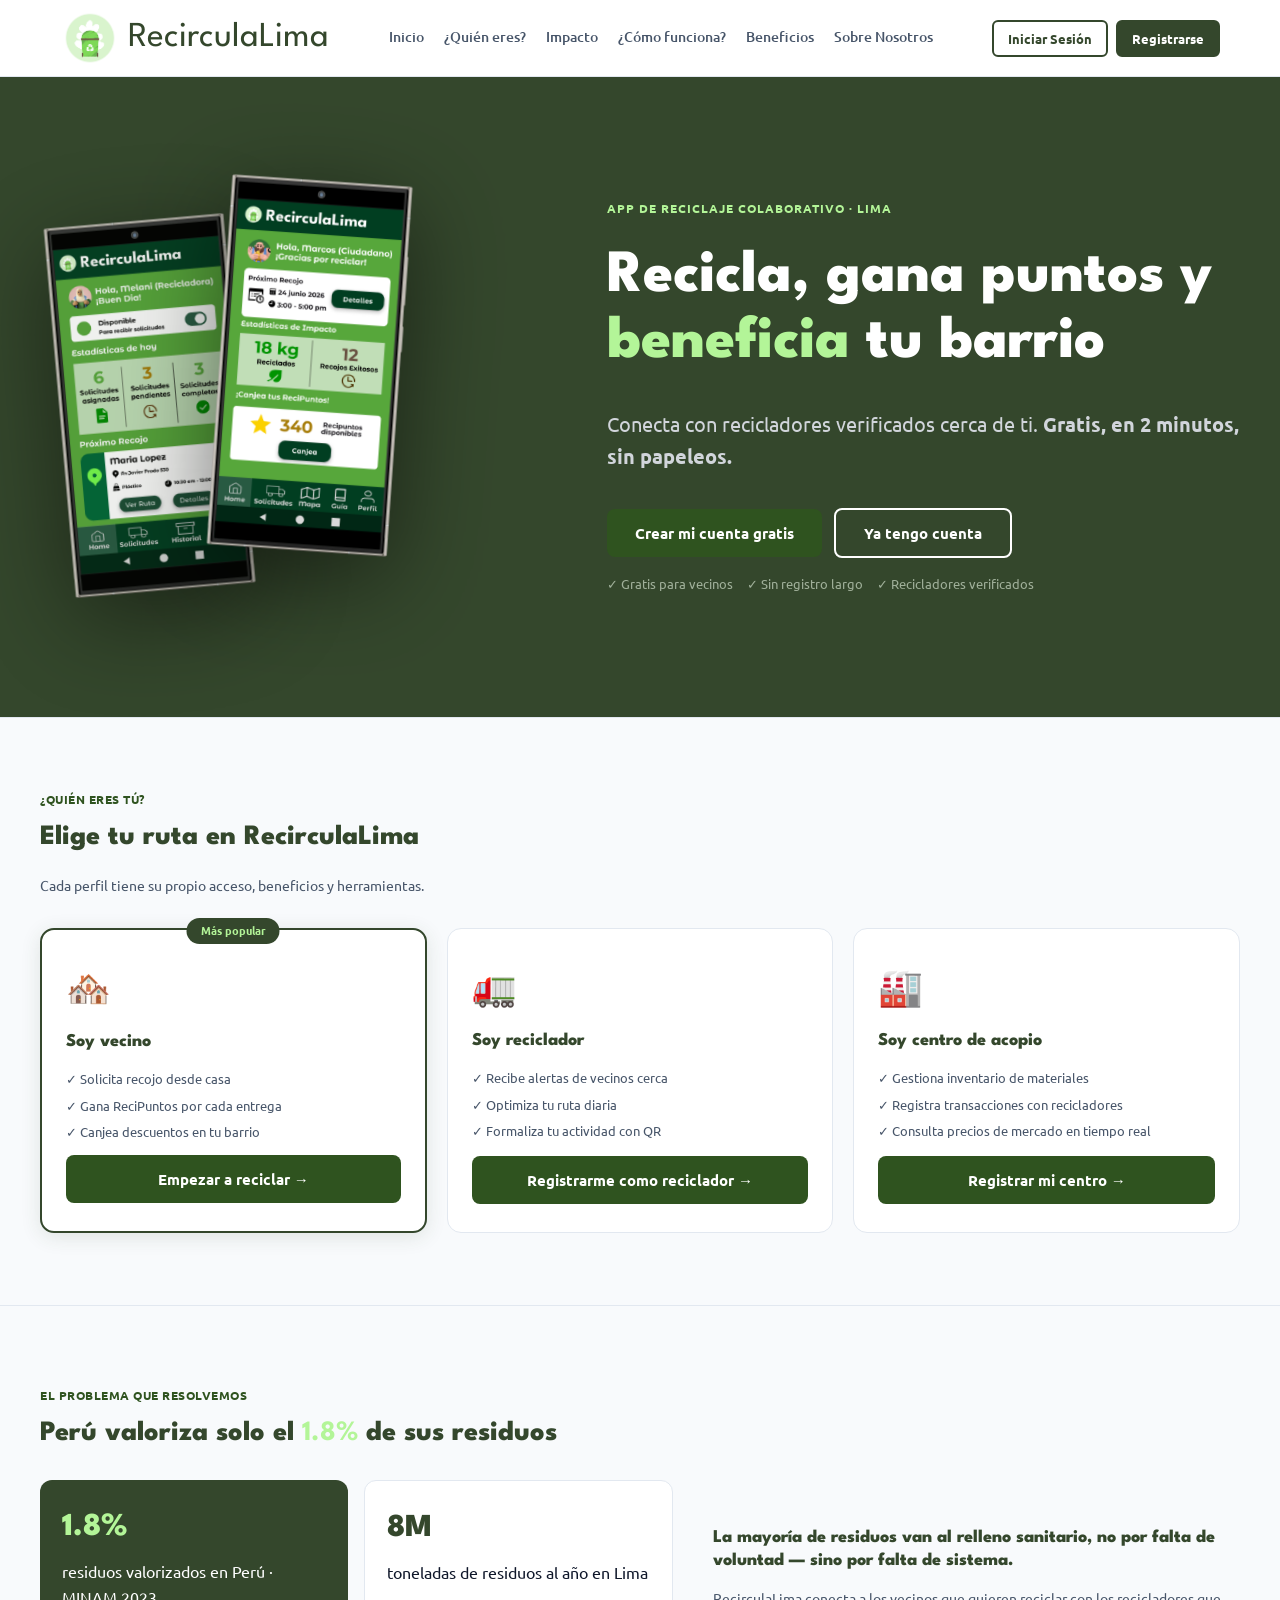
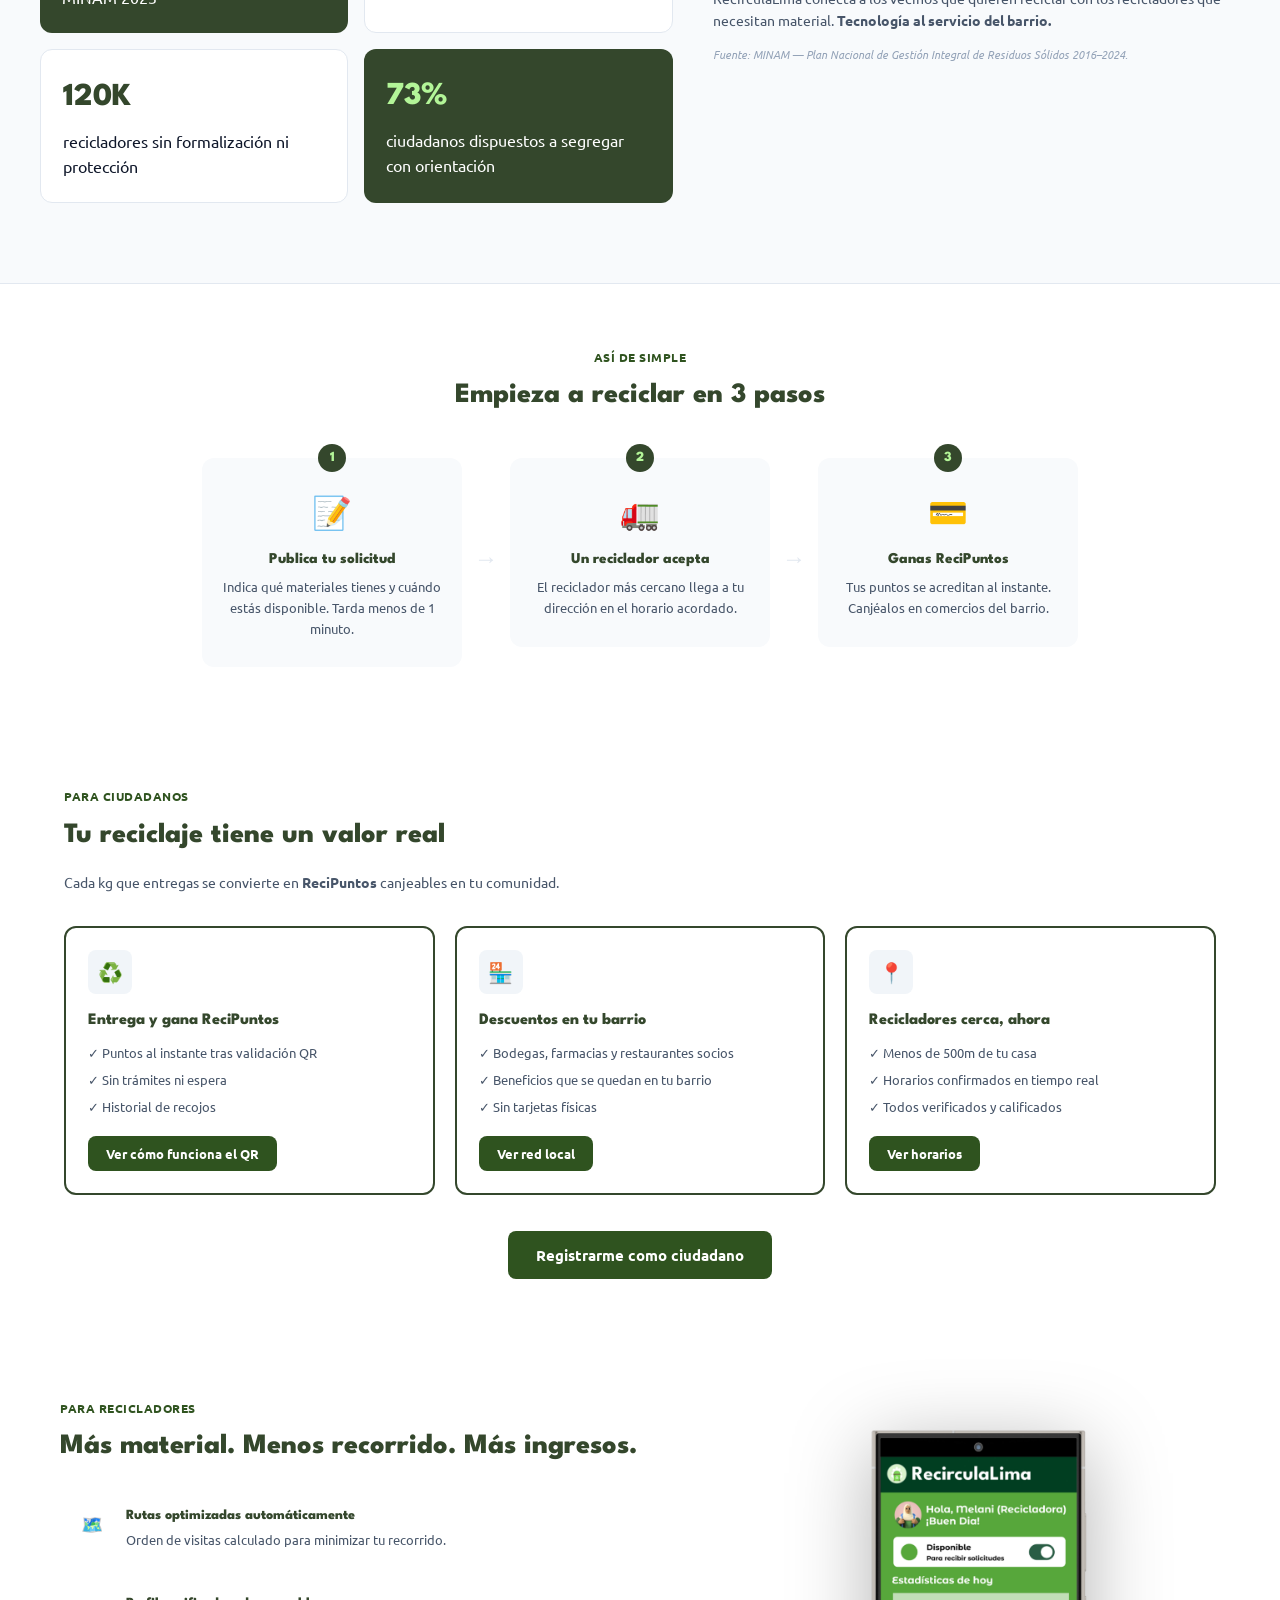
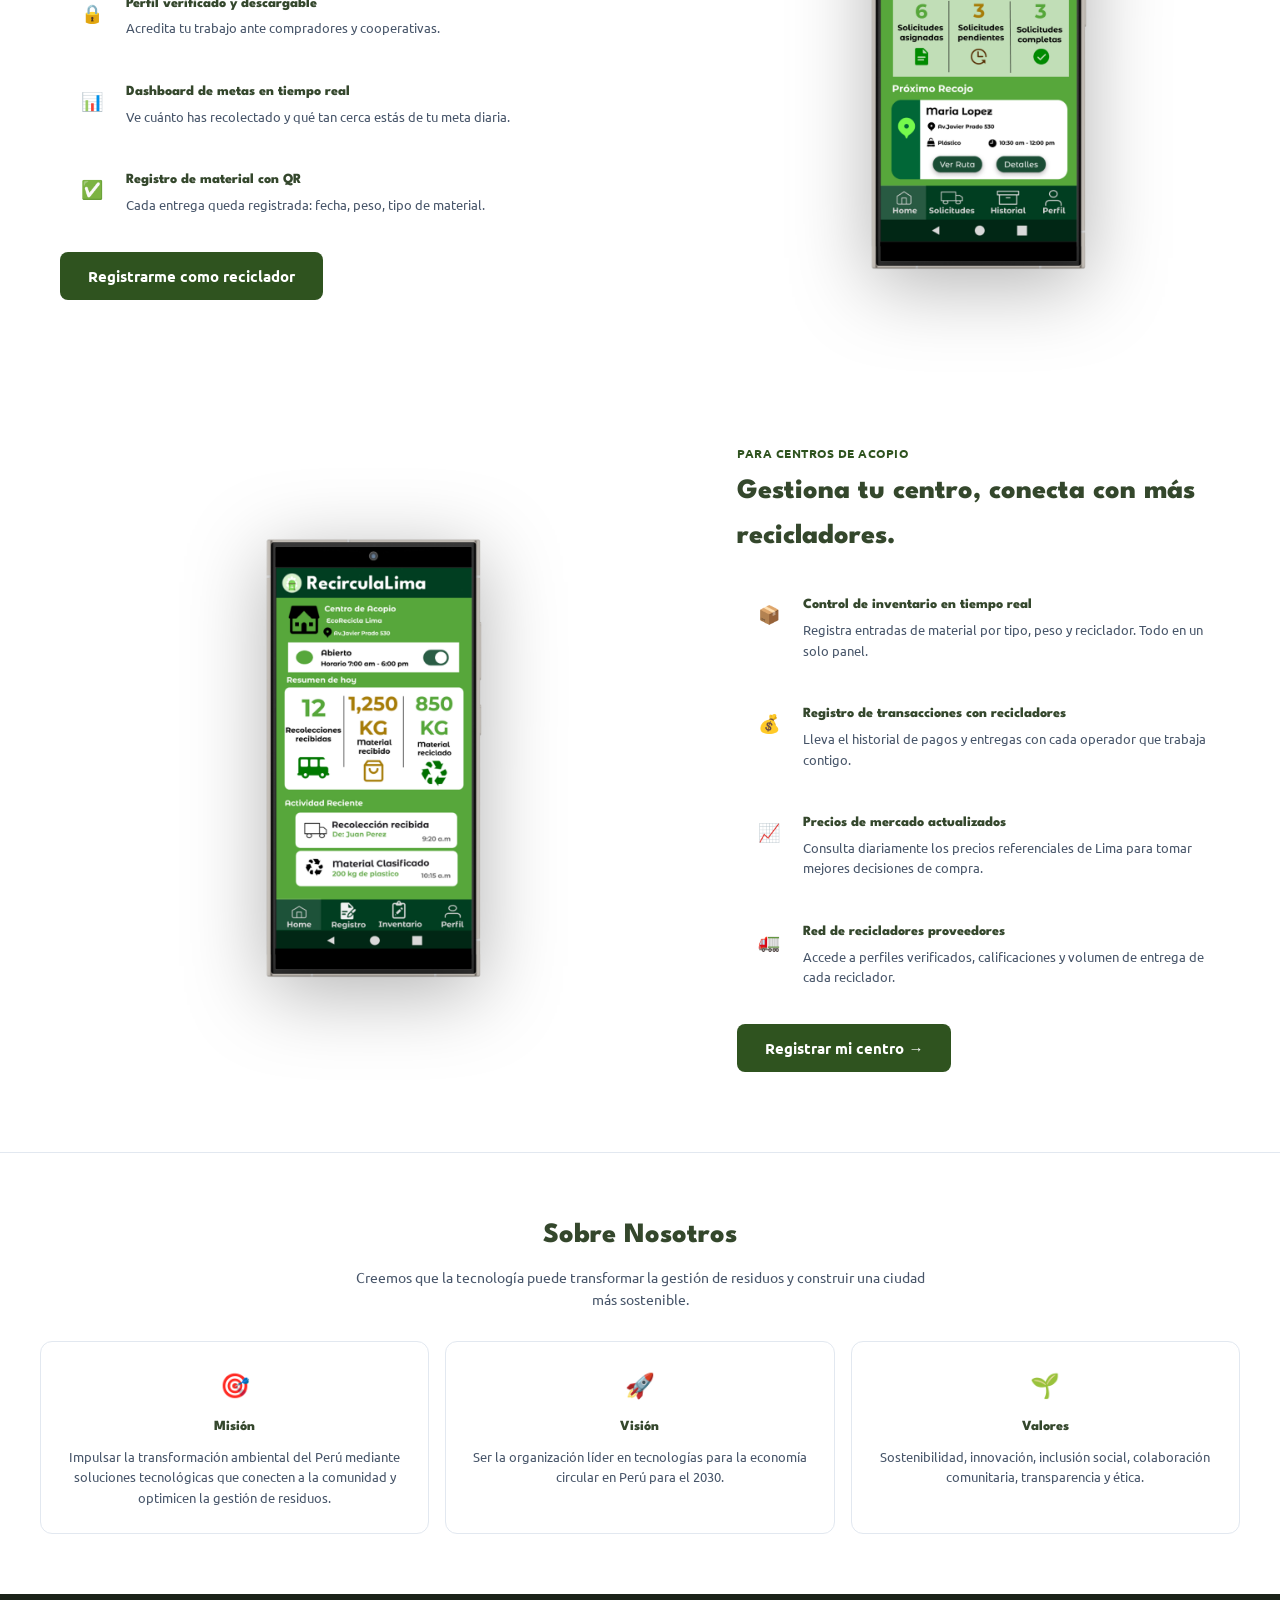
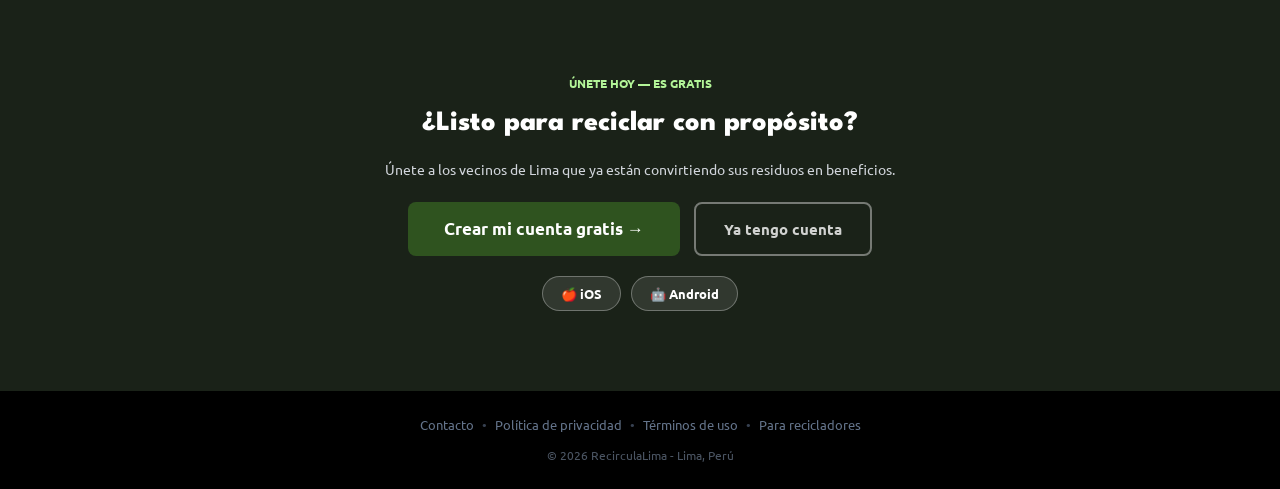
==== RecirculaLima/index.html @ 77a374ff "Initial Commit" ====
<!DOCTYPE html>
<html lang="es">
<head>
    <meta charset="UTF-8">
    <meta name="viewport" content="width=device-width, initial-scale=1.0">
    <title>RecirculaLima</title>
    <link rel="preconnect" href="https://fonts.googleapis.com">
    <link rel="preconnect" href="https://fonts.gstatic.com" crossorigin>
    <link href="https://fonts.googleapis.com/css2?family=League+Spartan:wght@700;800&family=Ubuntu:wght@300;400;500;700&display=swap" rel="stylesheet">
    <script src="https://cdnjs.cloudflare.com/ajax/libs/qrcodejs/1.0.0/qrcode.min.js"></script>
    <link rel="stylesheet" href="styles.css">
</head>
<body>

<div class="toast" id="toast-msg"></div>

<header class="navbar">
    <div class="navbar-container">
        <div class="logo-area" onclick="scrollToTop()">
            <img src="RecirculaLima.png" alt="Logo-RecirculaLima" class="brand-logo-img">
            <span class="brand-name">RecirculaLima</span>
        </div>
        <button class="hamburger-btn" id="hamburger-btn" aria-label="Abrir menú">
            <span></span><span></span><span></span>
        </button>
        <nav class="nav-links" id="desktop-nav">
            <a href="#inicio">Inicio</a>
            <a href="#segmentos">¿Quién eres?</a>
            <a href="#impacto">Impacto</a>
            <a href="#funcion">¿Cómo funciona?</a>
            <a href="#Beneficios">Beneficios</a>
            <a href="#nosotros">Sobre Nosotros</a>
        </nav>
        <div id="auth-nav-action">
            <div class="auth-btn-group" id="auth-btn-group">
                <button class="btn-login-trigger" id="open-login-btn">Iniciar Sesión</button>
                <button class="btn-register-trigger" id="open-register-btn-nav">Registrarse</button>
            </div>
            <div id="session-active-area" class="hidden">
                <div class="session-active-badge">
                    <span id="session-user-info" class="session-user-info"></span>
                    <button class="btn-session-logout" id="action-logout-trigger">Salir</button>
                </div>
            </div>
        </div>
    </div>
    <nav class="mobile-nav-drawer" id="mobile-nav-drawer">
        <a href="#inicio" onclick="closeMobileNav()">Inicio</a>
        <a href="#segmentos" onclick="closeMobileNav()">¿Quién eres?</a>
        <a href="#impacto" onclick="closeMobileNav()">Impacto</a>
        <a href="#funcion" onclick="closeMobileNav()">¿Cómo funciona?</a>
        <a href="#Beneficios" onclick="closeMobileNav()">Beneficios</a>
        <a href="#nosotros" onclick="closeMobileNav()">Sobre Nosotros</a>
        <button class="mob-btn" onclick="closeMobileNav();openAuthModal('login')">Iniciar Sesión</button>
        <button class="mob-btn" style="background:var(--accent-green);margin-top:8px;" onclick="closeMobileNav();openAuthModal('register')">Registrarse</button>
    </nav>
</header>

<div id="landing-page">

<!-- HERO: propuesta y botones de acción -->
<section id="inicio" class="hero-section">
    <div class="hero-container">
        <div class="hero-left-visual">
            <div class="hero-mockups-wrap">
                <img src="Mockup_reciclador.png" alt="App RecirculaLima - Vista reciclador" class="hero-mockup hero-mockup--back">
                <img src="Mockup_Ciudadano.png" alt="App RecirculaLima - Vista ciudadano" class="hero-mockup hero-mockup--front">
            </div>
        </div>
        <div class="hero-right-content">
            <span class="hero-tagline">APP DE RECICLAJE COLABORATIVO · LIMA</span>
            <h1 class="hero-main-title">Recicla, gana puntos y <span>beneficia</span> tu barrio</h1>
            <p class="hero-paragraph">Conecta con recicladores verificados cerca de ti. <strong>Gratis, en 2 minutos, sin papeleos.</strong></p>
            <div class="hero-btn-row">
             <button class="btn-cta-primary"id="open-register-btn" onclick="openModal('auth-system-overlay');setMode('register')">
                Crear mi cuenta gratis
             </button>
             <button class="btn-cta-secondary" id="open-login-btn2" onclick="openModal('auth-system-overlay');setMode('login')">
                Ya tengo cuenta
            </button>
            </div>
            <div class="hero-trust-row">
                <span>✓ Gratis para vecinos</span>
                <span>✓ Sin registro largo</span>
                <span>✓ Recicladores verificados</span>
            </div>
        </div>
    </div>
</section>

<!-- SEGMENTACIÓN:RecirculaLima según tipo de usuario -->
<section id="segmentos" class="segment-section">
    <div class="segment-inner">
        <span class="section-mini-tag">¿QUIÉN ERES TÚ?</span>
        <h2 class="section-title-md">Elige tu ruta en RecirculaLima</h2>
        <p class="section-desc-txt">Cada perfil tiene su propio acceso, beneficios y herramientas.</p>
        <div class="segment-cards">
            <div class="segment-card segment-card--highlight">
              <div class="seg-badge">Más popular</div>
                <div class="seg-icon">🏘️</div>
                <h3>Soy vecino</h3>
                <ul class="seg-list">
                    <li>✓ Solicita recojo desde casa</li>
                    <li>✓ Gana ReciPuntos por cada entrega</li>
                    <li>✓ Canjea descuentos en tu barrio</li>
                </ul>
                <button class="btn-cta-primary btn-seg" onclick="openModal('auth-system-overlay');setMode('register');roleTabs.forEach(t=>t.classList.toggle('active',t.getAttribute('data-role')==='ciudadano'));currentRole='ciudadano';updateCtx()">
                    Empezar a reciclar →
                </button>
            </div>
            <div class="segment-card">
                <div class="seg-icon">🚛</div>
                <h3>Soy reciclador</h3>
                <ul class="seg-list">
                    <li>✓ Recibe alertas de vecinos cerca</li>
                    <li>✓ Optimiza tu ruta diaria</li>
                    <li>✓ Formaliza tu actividad con QR</li>
                </ul>
                <button class="btn-cta-primary btn-seg" onclick="openModal('auth-system-overlay');setMode('register');roleTabs.forEach(t=>t.classList.toggle('active',t.getAttribute('data-role')==='reciclador'));currentRole='reciclador';updateCtx()">
                    Registrarme como reciclador →
                </button>
            </div>
            <div class="segment-card">
                <div class="seg-icon">🏭</div>
                <h3>Soy centro de acopio</h3>
                <ul class="seg-list">
                    <li>✓ Gestiona inventario de materiales</li>
                    <li>✓ Registra transacciones con recicladores</li>
                    <li>✓ Consulta precios de mercado en tiempo real</li>
                </ul>
                <button class="btn-cta-primary btn-seg" onclick="openModal('auth-system-overlay');setMode('register');roleTabs.forEach(t=>t.classList.toggle('active',t.getAttribute('data-role')==='administrador'));currentRole='administrador';updateCtx()">
                    Registrar mi centro →
                </button>
            </div>
        </div>
    </div>
</section>

<!-- IMPACTO-->
<section id="impacto" class="metrics-section">
    <div class="metrics-container">
        <div>
            <span class="section-mini-tag">EL PROBLEMA QUE RESOLVEMOS</span>
            <h2 class="section-title-md">Perú valoriza solo el <strong style="color:var(--brand-light);">1.8%</strong> de sus residuos</h2>
            <div class="grid-stats">
                <div class="stat-box dark-box"><h3>1.8%</h3><p>residuos valorizados en Perú · MINAM 2023</p></div>
                <div class="stat-box white-box"><h3>8M</h3><p>toneladas de residuos al año en Lima</p></div>
                <div class="stat-box white-box"><h3>120K</h3><p>recicladores sin formalización ni protección</p></div>
                <div class="stat-box dark-box"><h3>73%</h3><p>ciudadanos dispuestos a segregar con orientación</p></div>
            </div>
        </div>
        <div class="metrics-right-text">
            <h3>La mayoría de residuos van al relleno sanitario, no por falta de voluntad — sino por falta de sistema.</h3>
            <p>RecirculaLima conecta a los vecinos que quieren reciclar con los recicladores que necesitan material. <strong>Tecnología al servicio del barrio.</strong></p>
            <span class="source-caption">Fuente: MINAM — Plan Nacional de Gestión Integral de Residuos Sólidos 2016–2024.</span>
        </div>
    </div>
</section>

<!-- CÓMO FUNCIONA -->
<section id = "funcion" class="how-section">
    <div class="how-inner">
        <span class="section-mini-tag">ASÍ DE SIMPLE</span>
        <h2 class="section-title-md">Empieza a reciclar en 3 pasos</h2>
        <div class="steps-row">
            <div class="step-card">
                <div class="step-num">1</div>
                <div class="step-icon">📝</div>
                <h4>Publica tu solicitud</h4>
                <p>Indica qué materiales tienes y cuándo estás disponible. Tarda menos de 1 minuto.</p>
            </div>
            <div class="step-arrow">→</div>
            <div class="step-card">
                <div class="step-num">2</div>
                <div class="step-icon">🚛</div>
                <h4>Un reciclador acepta</h4>
                <p>El reciclador más cercano llega a tu dirección en el horario acordado.</p>
            </div>
            <div class="step-arrow">→</div>
            <div class="step-card">
                <div class="step-num">3</div>
                <div class="step-icon">💳</div>
                <h4>Ganas ReciPuntos</h4>
                <p>Tus puntos se acreditan al instante. Canjéalos en comercios del barrio.</p>
            </div>
        </div>
    </div>
</section>

<!-- BENEFICIOS PARA CIUDADANOS -->
<section id="Beneficios" class="rewards-section">
    <span class="section-mini-tag">PARA CIUDADANOS</span>
    <h2 class="section-title-md">Tu reciclaje tiene un valor real</h2>
    <p class="section-desc-txt">Cada kg que entregas se convierte en <strong>ReciPuntos</strong> canjeables en tu comunidad.</p>
    <div class="cards-grid-layout">
        <div class="info-feature-card">
            <div class="card-icon-bubble">♻️</div>
            <h3>Entrega y gana ReciPuntos</h3>
            <ul class="card-scan-list">
                <li>✓ Puntos al instante tras validación QR</li>
                <li>✓ Sin trámites ni espera</li>
                <li>✓ Historial de recojos</li>
            </ul>
            <button class="btn-cta-primary btn-sm" id="trigger-qr-generator">Ver cómo funciona el QR</button>
        </div>
        <div class="info-feature-card">
            <div class="card-icon-bubble">🏪</div>
            <h3>Descuentos en tu barrio</h3>
            <ul class="card-scan-list">
                <li>✓ Bodegas, farmacias y restaurantes socios</li>
                <li>✓ Beneficios que se quedan en tu barrio</li>
                <li>✓ Sin tarjetas físicas</li>
            </ul>
            <button class="btn-cta-primary btn-sm" id="btn-red-local" onclick="openModal('modal-descuentos')">Ver red local</button>
        </div>
        <div class="info-feature-card">
            <div class="card-icon-bubble">📍</div>
            <h3>Recicladores cerca, ahora</h3>
            <ul class="card-scan-list">
                <li>✓ Menos de 500m de tu casa</li>
                <li>✓ Horarios confirmados en tiempo real</li>
                <li>✓ Todos verificados y calificados</li>
            </ul>
            <button class="btn-cta-primary btn-sm" id="btn-ver-horarios" onclick="openModal('modal-horarios')">Ver horarios</button>
        </div>
    </div>
    <div style="text-align:center;margin-top:36px;">
        <button class="btn-cta-primary" onclick="openModal('auth-system-overlay');setMode('register')">Registrarme como ciudadano</button>
    </div>
</section>

<!-- BENEFICIOS PARA RECICLADORES -->
<section id="recicladores" class="recycler-segment-section">
    <div class="recycler-container">
        <div>
            <span class="section-mini-tag">PARA RECICLADORES</span>
            <h2 class="section-title-md">Más material. Menos recorrido. Más ingresos.</h2>
            <div class="feature-rows-list">
                <div class="feature-row-item"><div class="row-icon">🗺️</div><div><h4>Rutas optimizadas automáticamente</h4><p>Orden de visitas calculado para minimizar tu recorrido.</p></div></div>
                <div class="feature-row-item"><div class="row-icon">🔒</div><div><h4>Perfil verificado y descargable</h4><p>Acredita tu trabajo ante compradores y cooperativas.</p></div></div>
                <div class="feature-row-item"><div class="row-icon">📊</div><div><h4>Dashboard de metas en tiempo real</h4><p>Ve cuánto has recolectado y qué tan cerca estás de tu meta diaria.</p></div></div>
                <div class="feature-row-item"><div class="row-icon">✅</div><div><h4>Registro de material con QR</h4><p>Cada entrega queda registrada: fecha, peso, tipo de material.</p></div></div>
            </div>
            <button class="btn-cta-primary" style="margin-top:24px;" onclick="openModal('auth-system-overlay');setMode('register');roleTabs.forEach(t=>t.classList.toggle('active',t.getAttribute('data-role')==='reciclador'));currentRole='reciclador';updateCtx()">
                Registrarme como reciclador
            </button>
        </div>
        <div style="display:flex;justify-content:center;align-items:center;">
            <img src="Mockup_reciclador.png" alt="App RecirculaLima - Reciclador" class="section-mockup-img">
        </div>
    </div>
</section>

<!-- BENEFICIOS PARA CENTROS DE ACOPIO -->
<section id="acopio" class="acopio-segment-section">
    <div class="recycler-container">
        <div style="display:flex;justify-content:center;align-items:center;">
            <img src="Mockup_centro.png" alt="App RecirculaLima - Centro de Acopio" class="section-mockup-img">
        </div>
        <div>
            <span class="section-mini-tag">PARA CENTROS DE ACOPIO</span>
            <h2 class="section-title-md">Gestiona tu centro, conecta con más recicladores.</h2>
            <div class="feature-rows-list">
                <div class="feature-row-item">
                    <div class="row-icon">📦</div>
                    <div><h4>Control de inventario en tiempo real</h4><p>Registra entradas de material por tipo, peso y reciclador. Todo en un solo panel.</p></div>
                </div>
                <div class="feature-row-item">
                    <div class="row-icon">💰</div>
                    <div><h4>Registro de transacciones con recicladores</h4><p>Lleva el historial de pagos y entregas con cada operador que trabaja contigo.</p></div>
                </div>
                <div class="feature-row-item">
                    <div class="row-icon">📈</div>
                    <div><h4>Precios de mercado actualizados</h4><p>Consulta diariamente los precios referenciales de Lima para tomar mejores decisiones de compra.</p></div>
                </div>
                <div class="feature-row-item">
                    <div class="row-icon">🚛</div>
                    <div><h4>Red de recicladores proveedores</h4><p>Accede a perfiles verificados, calificaciones y volumen de entrega de cada reciclador.</p></div>
                </div>
            </div>
            <button class="btn-cta-primary" style="margin-top:24px;"
                onclick="openModal('auth-system-overlay');setMode('register');roleTabs.forEach(t=>t.classList.toggle('active',t.getAttribute('data-role')==='administrador'));currentRole='administrador';updateCtx()">
                Registrar mi centro →
            </button>
        </div>
    </div>
</section>

<!-- ⑦ SOBRE NOSOTROS -->
<section id="nosotros" class="about-section">
    <h2 class="center-title">Sobre Nosotros</h2>
    <p class="center-subtitle">Creemos que la tecnología puede transformar la gestión de residuos y construir una ciudad más sostenible.</p>
    <div class="about-grid">
        <div class="about-card"><div class="about-icon">🎯</div><h4>Misión</h4><p>Impulsar la transformación ambiental del Perú mediante soluciones tecnológicas que conecten a la comunidad y optimicen la gestión de residuos.</p></div>
        <div class="about-card"><div class="about-icon">🚀</div><h4>Visión</h4><p>Ser la organización líder en tecnologías para la economía circular en Perú para el 2030.</p></div>
        <div class="about-card"><div class="about-icon">🌱</div><h4>Valores</h4><p>Sostenibilidad, innovación, inclusión social, colaboración comunitaria, transparencia y ética.</p></div>
    </div>
</section>

<!-- ⑨ CTA FINAL: repetición del CTA primario -->
<section class="cta-bottom-section">
    <span class="cta-pre">ÚNETE HOY — ES GRATIS</span>
    <h2>¿Listo para reciclar con propósito?</h2>
    <p>Únete a los vecinos de Lima que ya están convirtiendo sus residuos en beneficios.</p>
    <div class="cta-final-btns">
        <button class="btn-cta-primary btn-cta-lg" onclick="openModal('auth-system-overlay');setMode('register')">Crear mi cuenta gratis →</button>
        <button class="btn-cta-ghost" onclick="openModal('auth-system-overlay');setMode('login')">Ya tengo cuenta</button>
    </div>
    <div class="cta-store-row">
        <button class="btn-store-sm" id="btn-ios">🍎 iOS</button>
        <button class="btn-store-sm" id="btn-android">🤖 Android</button>
    </div>
</section>

<footer class="main-footer">
    <div class="footer-links">
        <a href="#" id="footer-contacto">Contacto</a>
        <span>•</span>
        <a href="#" id="footer-privacidad">Política de privacidad</a>
        <span>•</span>
        <a href="#" id="footer-terminos">Términos de uso</a>
        <span>•</span>
        <a href="#" id="footer-recicladores-link">Para recicladores</a>
    </div>
    <p class="footer-copyright">© 2026 RecirculaLima - Lima, Perú</p>
</footer>
</div>

<!-- DASHBOARD CIUDADANO -->
<div id="dash-ciudadano" class="hidden">
<div class="dash-wrapper">
  <aside class="dash-sidebar">
    <div class="dash-logo"><img src="1.jpg" alt="logo" class="brand-logo-img"></div>
    <nav class="dash-nav">
      <a href="#" class="dash-link active" onclick="dashTab(event,'dc-home')">🏠 Inicio</a>
      <a href="#" class="dash-link" onclick="dashTab(event,'dc-solicitar')">📦 Solicitar Recojo</a>
      <a href="#" class="dash-link" onclick="dashTab(event,'dc-puntos')">💳 ReciPuntos</a>
      <a href="#" class="dash-link" onclick="dashTab(event,'dc-mapa')">🗺️ Mapa</a>
      <a href="#" class="dash-link" onclick="dashTab(event,'dc-guia')">📖 Guía</a>
      <a href="#" class="dash-link" onclick="dashTab(event,'dc-perfil')">👤 Mi Perfil</a>
    </nav>
    <button class="dash-logout-btn" id="action-logout-trigger2">Cerrar sesión</button>
  </aside>
  <main class="dash-main">

    <section id="dc-home" class="dash-tab active">
      <div class="dash-topbar"><h2>¡Hola, <span id="dash-ciudadano-name"></span>! 👋</h2><span class="dash-date" id="dash-date-c"></span></div>
      <div class="dash-cards-row dash-cards-3col">
        <div class="dash-stat-card green"><div class="dsc-icon">💳</div><div><div class="dsc-val">120</div><div class="dsc-lbl">ReciPuntos</div></div></div>
        <div class="dash-stat-card green"><div class="dsc-icon">♻️</div><div><div class="dsc-val">8</div><div class="dsc-lbl">Recojos realizados</div></div></div>
        <div class="dash-stat-card green"><div class="dsc-icon">🌿</div><div><div class="dsc-val">14.5 kg</div><div class="dsc-lbl">Material reciclado</div></div></div>
      </div>
      <div class="dash-row-2col">
        <div class="dash-panel">
          <h3>📍 Estado de tu último recojo</h3>
          <div class="recojo-status-bar">
            <div class="rsb-step done">📝<span>Publicado</span></div>
            <div class="rsb-line done"></div>
            <div class="rsb-step done">✅<span>Aceptado</span></div>
            <div class="rsb-line done"></div>
            <div class="rsb-step active">🚛<span>En camino</span></div>
            <div class="rsb-line"></div>
            <div class="rsb-step">📦<span>Completado</span></div>
          </div>
          <div class="reciclador-asignado">
            <div class="rec-av">♻️</div>
            <div><strong>Carlos Mendoza</strong><br><small>🗓️ Llega en ~12 min • 320m</small></div>
            <button class="btn-small-green" onclick="showToast('💬 Chat con Carlos abierto','info')">Chat</button>
          </div>
        </div>
        <div class="dash-panel">
          <h3>🎁 Beneficios disponibles</h3>
          <div class="benefit-list">
            <div class="benefit-item"><span class="bi-icon">🍞</span><div><strong>Bodega La Esquina</strong><small>10% descuento</small></div><span class="bi-pts">150 pts</span><button class="btn-canjear" onclick="showToast('🎉 ¡Cupón generado!','success')">Canjear</button></div>
            <div class="benefit-item"><span class="bi-icon">💊</span><div><strong>Farmacia BienSalud</strong><small>S/. 5 descuento</small></div><span class="bi-pts">200 pts</span><button class="btn-canjear" onclick="showToast('🎉 ¡Cupón generado!','success')">Canjear</button></div>
            <div class="benefit-item"><span class="bi-icon">🍽️</span><div><strong>Rest. El Verde</strong><small>Menú gratis</small></div><span class="bi-pts">300 pts</span><button class="btn-canjear" onclick="showToast('🎉 ¡Cupón generado!','success')">Canjear</button></div>
          </div>
          <button class="btn-ver-mas" onclick="document.querySelector('#dash-ciudadano .dash-link:nth-child(4)').click()">Ver todos →</button>
        </div>
      </div>
      <div class="dash-panel" style="margin-top:20px;">
        <h3>🌱 Mi impacto ambiental</h3>
        <div class="impact-row">
          <div class="impact-item"><div class="ii-val">14.5 kg</div><div class="ii-lbl">Material reciclado</div></div>
          <div class="impact-item"><div class="ii-val">8</div><div class="ii-lbl">Entregas validadas</div></div>
          <div class="impact-item"><div class="ii-val">29 kg</div><div class="ii-lbl">CO₂ evitado</div></div>
          <div class="impact-item"><div class="ii-val">3 🌳</div><div class="ii-lbl">Árboles equivalentes</div></div>
        </div>
      </div>
    </section>

    <section id="dc-solicitar" class="dash-tab">
      <div class="dash-topbar"><h2>📦 Solicitar Recojo</h2></div>
      <div class="dash-row-2col">
        <div class="dash-panel">
          <h3>Nueva solicitud de recojo</h3>
          <p style="font-size:13px;color:var(--slate-text);margin-bottom:16px;">Completa los campos y un reciclador de tu zona recibirá la alerta.</p>
          <div class="form-input-group" style="margin-bottom:12px;"><label>Tipo de residuo *</label>
            <div class="material-chips">
              <button class="chip" onclick="toggleChip(this)">🧴 Plástico</button>
              <button class="chip" onclick="toggleChip(this)">📄 Papel</button>
              <button class="chip" onclick="toggleChip(this)">📦 Cartón</button>
              <button class="chip" onclick="toggleChip(this)">🍶 Vidrio</button>
              <button class="chip" onclick="toggleChip(this)">🔩 Metal</button>
            </div>
          </div>
          <div class="form-input-group" style="margin-bottom:12px;"><label>Tu dirección *</label><input type="text" placeholder="Ej. Jr. Libertad 120, Surco" id="sol-dir"></div>
          <div class="form-double-row">
            <div class="form-input-group flex-item"><label>Fecha preferida</label><input type="date" id="sol-fecha"></div>
            <div class="form-input-group flex-item"><label>Horario preferido</label>
              <select id="sol-hora"><option>Mañana (8am–12pm)</option><option>Tarde (1pm–5pm)</option><option>Noche (5pm–8pm)</option></select>
            </div>
          </div>
          <div class="form-input-group" style="margin:12px 0;"><label>Foto del material (opcional)</label><input type="file" accept="image/*" style="padding:6px;font-size:12px;"></div>
          <button class="btn-submit-auth" onclick="solicitarRecojo()">📢 Publicar Solicitud</button>
        </div>
        <div class="dash-panel">
          <h3>📋 Recojos pasados</h3>
          <p style="font-size:12px;color:var(--slate-text);margin-bottom:14px;">Historial de tus últimas solicitudes publicadas.</p>
          <div class="recojos-pasados-list">
            <div class="recojo-pasado-item">
              <div class="rp-estado completado">✅</div>
              <div class="rp-info">
                <strong>Plástico, Papel</strong>
                <span>Carlos M. • 20/06/2026</span>
                <small>Jr. Libertad 120, Surco</small>
              </div>
              <span class="pts-pos rp-pts">+30 pts</span>
            </div>
            <div class="recojo-pasado-item">
              <div class="rp-estado completado">✅</div>
              <div class="rp-info">
                <strong>Cartón</strong>
                <span>Rosa C. • 15/06/2026</span>
                <small>Jr. Libertad 120, Surco</small>
              </div>
              <span class="pts-pos rp-pts">+25 pts</span>
            </div>
            <div class="recojo-pasado-item">
              <div class="rp-estado en-proceso">🚛</div>
              <div class="rp-info">
                <strong>Vidrio, Metal</strong>
                <span>Evans S. • 10/06/2026</span>
                <small>Jr. Libertad 120, Surco</small>
              </div>
              <span class="badge-status en-proceso rp-badge">En camino</span>
            </div>
            <div class="recojo-pasado-item">
              <div class="rp-estado cancelado">❌</div>
              <div class="rp-info">
                <strong>Papel</strong>
                <span>Carlos M. • 05/06/2026</span>
                <small>Jr. Libertad 120, Surco</small>
              </div>
              <span class="badge-status cancelado rp-badge">Cancelado</span>
            </div>
            <div class="recojo-pasado-item">
              <div class="rp-estado completado">✅</div>
              <div class="rp-info">
                <strong>Plástico</strong>
                <span>Rosa C. • 01/06/2026</span>
                <small>Jr. Libertad 120, Surco</small>
              </div>
              <span class="pts-pos rp-pts">+20 pts</span>
            </div>
          </div>
        </div>
      </div>
    </section>
    <!--RECIPUNTOS-->
    <section id="dc-puntos" class="dash-tab">
      <div class="dash-topbar"><h2>💳 Mi Billetera Digital</h2></div>
      <div class="dash-cards-row">
        <div class="dash-stat-card green" style="flex:2;"><div class="dsc-icon" style="font-size:32px;">💳</div><div><div class="dsc-val" style="font-size:36px;">120</div><div class="dsc-lbl">ReciPuntos disponibles</div><small style="color:rgba(255,255,255,.6);">⚠️ 20 pts vencen en 7 días</small></div></div>
        <div class="dash-stat-card white"><div class="dsc-icon">📈</div><div><div class="dsc-val">+195</div><div class="dsc-lbl">Ganados este mes</div></div></div>
        <div class="dash-stat-card white"><div class="dsc-icon">🎁</div><div><div class="dsc-val">3</div><div class="dsc-lbl">Canjes realizados</div></div></div>
      </div>
      <div class="dash-row-2col" style="margin-top:20px;">
        <div class="dash-panel">
          <h3>📜 Historial de movimientos</h3>
          <table class="dash-table">
            <thead><tr><th>Fecha</th><th>Detalle</th><th>Puntos</th></tr></thead>
            <tbody>
              <tr><td>15/06</td><td>Entrega Cartón — Carlos M.</td><td class="pts-pos">+30</td></tr>
              <tr><td>10/06</td><td>Entrega Vidrio+Metal — Evans S.</td><td class="pts-pos">+45</td></tr>
              <tr><td>08/06</td><td>Canje: Bodega La Esquina</td><td class="pts-neg">-150</td></tr>
              <tr><td>01/06</td><td>Entrega Plástico — Rosa C.</td><td class="pts-pos">+25</td></tr>
            </tbody>
          </table>
        </div>
        <div class="dash-panel">
          <h3>🎁 Catálogo de beneficios</h3>
          <div class="benefit-list">
            <div class="benefit-item"><span class="bi-icon">🍞</span><div><strong>Bodega La Esquina</strong><small>10% descuento</small></div><span class="bi-pts">150 pts</span><button class="btn-canjear" onclick="showToast('🎉 ¡Cupón generado!','success')">Canjear</button></div>
            <div class="benefit-item"><span class="bi-icon">💊</span><div><strong>Farmacia BienSalud</strong><small>S/. 5 descuento</small></div><span class="bi-pts">200 pts</span><button class="btn-canjear" onclick="showToast('⚠️ Puntos insuficientes','warning')">Canjear</button></div>
            <div class="benefit-item"><span class="bi-icon">☕</span><div><strong>Café Recicla & Toma</strong><small>Café gratis</small></div><span class="bi-pts">80 pts</span><button class="btn-canjear" onclick="showToast('🎉 ¡Cupón generado!','success')">Canjear</button></div>
            <div class="benefit-item"><span class="bi-icon">🍽️</span><div><strong>Rest. El Verde</strong><small>Menú gratis</small></div><span class="bi-pts">300 pts</span><button class="btn-canjear" onclick="showToast('⚠️ Puntos insuficientes','warning')">Canjear</button></div>
          </div>
        </div>
      </div>
    </section>

    <section id="dc-mapa" class="dash-tab">
      <div class="dash-topbar"><h2>🗺️ Recicladores cercanos</h2></div>
      <div class="dash-row-2col">
        <div class="dash-panel" style="background:#1A2218;min-height:340px;position:relative;overflow:hidden;">
          <div style="position:absolute;inset:0;display:grid;grid-template-columns:repeat(8,1fr);grid-template-rows:repeat(6,1fr);"><div id="mapgrid"></div></div>
          <div style="position:absolute;top:50%;left:48%;font-size:22px;transform:translate(-50%,-50%);">📍<br><small style="color:var(--brand-light);font-size:9px;">Tú</small></div>
          <div style="position:absolute;top:35%;left:60%;font-size:18px;">♻️<br><small style="color:#fff;font-size:9px;">Carlos</small></div>
          <div style="position:absolute;top:65%;left:30%;font-size:18px;">🌿<br><small style="color:#fff;font-size:9px;">Rosa</small></div>
          <div style="position:absolute;top:25%;left:25%;font-size:18px;">🚛<br><small style="color:#fff;font-size:9px;">Evans</small></div>
          <div style="position:absolute;bottom:12px;left:50%;transform:translateX(-50%);background:rgba(0,0,0,.5);padding:6px 14px;border-radius:20px;font-size:11px;color:#fff;">3 recicladores activos en tu zona</div>
        </div>
        <div class="dash-panel">
          <h3>Recicladores disponibles cerca de ti</h3>
          <div class="recycler-list">
            <div class="recycler-item">
              <div class="recycler-avatar">♻️</div>
              <div class="recycler-info"><h4>Carlos Mendoza</h4><p>🗓️ Hoy 2pm–5pm • 320m</p><span class="recycler-badge">✅ Verificado • ⭐ 4.9</span></div>
              <button class="btn-conocer" onclick="abrirPerfilReciclador('Carlos Mendoza','320m','Hoy 2pm–5pm','4.9','42','Plástico, Papel','fotos/carlos.jpg')">Conocer</button>
            </div>
            <div class="recycler-item">
              <div class="recycler-avatar">🌿</div>
              <div class="recycler-info"><h4>Rosa Castillo</h4><p>🗓️ Hoy 3pm–6pm • 480m</p><span class="recycler-badge">✅ Verificada • ⭐ 4.7</span></div>
              <button class="btn-conocer" onclick="abrirPerfilReciclador('Rosa Castillo','480m','Hoy 3pm–6pm','4.7','38','Cartón, Vidrio','fotos/rosa.jpg')">Conocer</button>
            </div>
            <div class="recycler-item">
              <div class="recycler-avatar">🚛</div>
              <div class="recycler-info"><h4>Evans Soto</h4><p>🗓️ Mañana 8am–11am • 490m</p><span class="recycler-badge">✅ Verificado • ⭐ 4.8</span></div>
              <button class="btn-conocer" onclick="abrirPerfilReciclador('Evans Soto','490m','Mañana 8am–11am','4.8','55','Plástico, Metal','fotos/evans.jpg')">Conocer</button>
            </div>
          </div>
        </div>
      </div>
    </section>

    <section id="dc-perfil" class="dash-tab">
      <div class="dash-topbar"><h2>👤 Mi Perfil</h2></div>
      <div class="dash-row-2col">
        <div class="dash-panel">
          <div class="perfil-header"><div class="perfil-avatar">👤</div><div><h3 id="dc-perfil-name"></h3><small style="color:var(--slate-text);">Ciudadano Verificado</small></div></div>
          <div class="form-input-group" style="margin-top:16px;"><label>Nombre completo</label><input type="text" value="Carlos López" id="pf-c-nombre"></div>
          <div class="form-input-group" style="margin-top:10px;"><label>Celular</label><input type="tel" value="999888777" id="pf-c-cel"></div>
          <div class="form-input-group" style="margin-top:10px;"><label>Correo electrónico</label><input type="email" value="carlos@correo.com" id="pf-c-email" disabled style="background:#f1f5f9;"></div>
          <button class="btn-submit-auth" style="margin-top:14px;" onclick="showToast('✅ Perfil actualizado correctamente','success')">Guardar cambios</button>
        </div>
        <div class="dash-panel">
          <h3>📊 Resumen de actividad</h3>
          <div class="impact-row" style="flex-wrap:wrap;gap:12px;">
            <div class="impact-item"><div class="ii-val">8</div><div class="ii-lbl">Recojos</div></div>
            <div class="impact-item"><div class="ii-val">120</div><div class="ii-lbl">ReciPuntos</div></div>
            <div class="impact-item"><div class="ii-val">14.5 kg</div><div class="ii-lbl">Reciclado</div></div>
            <div class="impact-item"><div class="ii-val">Nivel 2</div><div class="ii-lbl">Ciudadano Verde</div></div>
          </div>
          <h3 style="margin-top:20px;">⚙️ Configuración</h3>
          <div class="config-row"><span>🔔 Notificaciones de recojo</span><label class="toggle"><input type="checkbox" checked><span class="slider"></span></label></div>
          <div class="config-row"><span>📍 Alertas de recicladores cercanos</span><label class="toggle"><input type="checkbox" checked><span class="slider"></span></label></div>
          <div class="config-row"><span>⏰ Avisos de ReciPuntos por vencer</span><label class="toggle"><input type="checkbox" checked><span class="slider"></span></label></div>
        </div>
      </div>
    </section>

    <section id="dc-guia" class="dash-tab">
      <div class="dash-topbar"><h2>📖 Guía de Reciclaje</h2></div>
      <p style="font-size:14px;color:var(--slate-text);margin-bottom:24px;">Aprende qué puedes reciclar, cómo preparar tus materiales y cómo ganar más ReciPuntos.</p>
      <div class="guia-grid">

        <div class="guia-card">
          <div class="guia-card-header">
            <span class="guia-icon">🧴♻️</span>
            <h3>¿Qué materiales podemos reciclar?</h3>
          </div>
          <div class="guia-body">
            <div class="guia-material"><span class="gm-icon">🧴</span><div><strong>Plástico</strong><p>Botellas PET, envases de limpieza, tapas. Deben estar limpios y sin líquido.</p></div></div>
            <div class="guia-material"><span class="gm-icon">📄</span><div><strong>Papel y cartón</strong><p>Periódicos, revistas, cajas de cartón. Sin grasa ni humedad.</p></div></div>
            <div class="guia-material"><span class="gm-icon">🍶</span><div><strong>Vidrio</strong><p>Botellas y frascos de vidrio. Sin tapa metálica y bien enjuagados.</p></div></div>
            <div class="guia-material"><span class="gm-icon">🔩</span><div><strong>Metal</strong><p>Latas de aluminio, conservas, tapas metálicas. Aplastadas si es posible.</p></div></div>
            <div class="guia-material"><span class="gm-icon">📱</span><div><strong>Electrónicos</strong><p>Celulares, cables, baterías. Requieren punto de acopio especial.</p></div></div>
          </div>
        </div>

        <div class="guia-card">
          <div class="guia-card-header">
            <span class="guia-icon">📦✅</span>
            <h3>¿Cómo debemos entregar nuestros materiales?</h3>
          </div>
          <div class="guia-body">
            <div class="guia-step"><span class="gs-num">1</span><div><strong>Limpia los envases</strong><p>Enjuaga botellas y frascos antes de entregarlos. Evita residuos de comida o líquidos.</p></div></div>
            <div class="guia-step"><span class="gs-num">2</span><div><strong>Separa por tipo</strong><p>Agrupa plástico con plástico, papel con papel. Facilita el trabajo del reciclador.</p></div></div>
            <div class="guia-step"><span class="gs-num">3</span><div><strong>Aplasta lo que puedas</strong><p>Botellas y latas aplastadas ocupan menos espacio y son más fáciles de transportar.</p></div></div>
            <div class="guia-step"><span class="gs-num">4</span><div><strong>Publica tu solicitud</strong><p>Indica el tipo de material y el horario disponible desde "Solicitar Recojo".</p></div></div>
          </div>
        </div>

        <div class="guia-card guia-card--rojo">
          <div class="guia-card-header">
            <span class="guia-icon">🚫❌</span>
            <h3>¿Qué materiales NO se aceptan?</h3>
          </div>
          <div class="guia-body">
            <div class="guia-material"><span class="gm-icon">🍕</span><div><strong>Residuos con comida</strong><p>Envases con restos de comida o aceite no pueden reciclarse directamente.</p></div></div>
            <div class="guia-material"><span class="gm-icon">🩺</span><div><strong>Residuos médicos</strong><p>Jeringas, medicamentos vencidos y material hospitalario. Requieren gestión especial.</p></div></div>
            <div class="guia-material"><span class="gm-icon">🧻</span><div><strong>Papel higiénico y pañales</strong><p>No son reciclables por su nivel de contaminación orgánica.</p></div></div>
            <div class="guia-material"><span class="gm-icon">🪟</span><div><strong>Vidrio templado o roto</strong><p>Espejos, vidrio de ventana o pyrex no van junto al vidrio reciclable común.</p></div></div>
          </div>
        </div>

        <div class="guia-card guia-card--dorado">
          <div class="guia-card-header">
            <span class="guia-icon">💳⭐</span>
            <h3>¿Cómo gano y canjeo mis ReciPuntos?</h3>
          </div>
          <div class="guia-body">
            <div class="guia-step"><span class="gs-num gs-num--gold">1</span><div><strong>Entrega material al reciclador</strong><p>El reciclador escanea tu código QR al recoger. Los puntos se acreditan automáticamente.</p></div></div>
            <div class="guia-step"><span class="gs-num gs-num--gold">2</span><div><strong>Acumula ReciPuntos</strong><p>Cada kg de material limpio entregado genera puntos. Revisa tu saldo en "ReciPuntos".</p></div></div>
            <div class="guia-step"><span class="gs-num gs-num--gold">3</span><div><strong>Canjea en comercios socios</strong><p>Usa tus puntos en bodegas, farmacias y restaurantes de la red RecirculaLima.</p></div></div>
            <div class="guia-tip">💡 <strong>Tip:</strong> Cuanto más limpio y separado entregues el material, más rápido valida el reciclador y más puntos acumulas.</div>
          </div>
        </div>

      </div>
    </section>
  </main>
</div>
</div>

<!-- DASHBOARD RECICLADOR -->
<div id="dash-reciclador" class="hidden">
<div class="dash-wrapper">
  <aside class="dash-sidebar">
    <div class="dash-logo"><img src="1.jpg" alt="logo" class="brand-logo-img"></div>
    <nav class="dash-nav">
      <a href="#" class="dash-link active" onclick="dashTab(event,'dr-home')">🏠 Dashboard</a>
      <a href="#" class="dash-link" onclick="dashTab(event,'dr-solicitudes')">📋 Solicitudes</a>
      <a href="#" class="dash-link" onclick="dashTab(event,'dr-ruta')">🗺️ Mi Ruta</a>
      <a href="#" class="dash-link" onclick="dashTab(event,'dr-historial')">📊 Historial</a>
      <a href="#" class="dash-link" onclick="dashTab(event,'dr-qr')">🔲 Mi Código QR</a>
      <a href="#" class="dash-link" onclick="dashTab(event,'dr-perfil')">👤 Mi Perfil</a>
    </nav>
    <button class="dash-logout-btn" id="action-logout-trigger3">Cerrar sesión</button>
  </aside>
  <main class="dash-main">

    <section id="dr-home" class="dash-tab active">
      <div class="dash-topbar"><h2>Mi jornada, <span id="dash-reciclador-name"></span> 🚛</h2><span class="dash-date" id="dash-date-r"></span></div>
      <div class="dash-cards-row">
        <div class="dash-stat-card dr-card-mes"><div class="dsc-icon">⚖️</div><div><div class="dsc-val">186 kg</div><div class="dsc-lbl">Material este mes</div></div></div>
        <div class="dash-stat-card dr-card-mes"><div class="dsc-icon">📦</div><div><div class="dsc-val">42</div><div class="dsc-lbl">Recojos este mes</div></div></div>
        <div class="dash-stat-card dr-card-mes"><div class="dsc-icon">✅</div><div><div class="dsc-val">98%</div><div class="dsc-lbl">Éxito en recojos</div></div></div>
        <div class="dash-stat-card dr-card-mes"><div class="dsc-icon">⭐</div><div><div class="dsc-val">4.9</div><div class="dsc-lbl">Calificación promedio</div></div></div>
      </div>
      <div class="dash-row-2col" style="margin-top:20px;">
        <div class="dash-panel">
          <h3>📦 Solicitudes activas</h3>
          <div class="sol-list">
            <div class="sol-item sol-item--tight"><div class="sol-ico">🧴</div><div><strong>Jr. Libertad 120</strong><p>Rosa C. • Plástico • 3 kg est.</p><small>🕐 Hoy 3pm–5pm • 420m</small></div><button class="btn-small-green" onclick="showToast('✅ Recojo aceptado. Ciudadano notificado.','success')">Aceptar</button></div>
            <div class="sol-item sol-item--tight"><div class="sol-ico">📦</div><div><strong>Av. Los Próceres 88</strong><p>Juan A. • Cartón • 5 kg est.</p><small>🕐 Hoy 4pm–6pm • 650m</small></div><button class="btn-small-green" onclick="showToast('✅ Recojo aceptado. Ciudadano notificado.','success')">Aceptar</button></div>
          </div>
        </div>
        <div class="dash-panel">
          <div style="display:flex;justify-content:space-between;align-items:center;margin-bottom:14px;">
            <h3 style="margin-bottom:0;">📈 Meta de hoy</h3>
            <button class="btn-editar-meta" id="btn-editar-meta" onclick="toggleEditarMeta()">✏️ Editar meta</button>
          </div>
          <div id="meta-display">
            <div style="display:flex;justify-content:space-between;align-items:baseline;margin-bottom:8px;">
              <span class="meta-cifra">18.5 kg <span style="font-size:18px;color:var(--slate-text);font-weight:500;">/ <span id="meta-valor-display">30</span> kg</span></span>
              <span style="color:var(--accent-green);font-weight:800;font-size:20px;">62%</span>
            </div>
            <div style="background:#E2E8F0;height:14px;border-radius:8px;overflow:hidden;">
              <div style="background:var(--primary-dark);height:100%;width:62%;border-radius:8px;transition:width .6s;"></div>
            </div>
          </div>
          <div id="meta-edit-form" class="hidden" style="margin-bottom:10px;">
            <label style="font-size:12px;font-weight:700;color:var(--primary-dark);">Nueva meta (kg)</label>
            <div style="display:flex;gap:8px;margin-top:4px;">
              <input type="number" id="meta-input" placeholder="Ej. 35" min="1" style="padding:8px;border:1px solid var(--border-split);border-radius:6px;font-size:14px;flex:1;">
              <button class="btn-small-green" onclick="guardarMeta()">Guardar</button>
            </div>
          </div>
          <div class="impact-row" style="margin-top:16px;">
            <div class="impact-item dr-impact-hoy"><div class="ii-val">3</div><div class="ii-lbl">Recojos realizados hoy</div></div>
            <div class="impact-item dr-impact-hoy"><div class="ii-val">2</div><div class="ii-lbl">Pendientes hoy</div></div>
            <div class="impact-item dr-impact-hoy"><div class="ii-val">🧴</div><div class="ii-lbl">Material más reciclado: Plástico</div></div>
          </div>
        </div>
      </div>
    </section>

    <section id="dr-solicitudes" class="dash-tab">
      <div class="dash-topbar"><h2>📋 Solicitudes disponibles</h2></div>
      <div class="dash-panel">
        <div class="sol-list">
          <div class="sol-item sol-item--tight"><div class="sol-ico">🧴</div><div><strong>Jr. Libertad 120, Surco</strong><p>Rosa C. • Plástico • 3 kg est. • 🕐 Hoy 3pm–5pm</p><small>📍 420m de tu ubicación</small></div><button class="btn-small-green" onclick="showToast('✅ Recojo aceptado','success')">Aceptar</button></div>
          <div class="sol-item sol-item--tight"><div class="sol-ico">📦</div><div><strong>Av. Los Próceres 88, Surco</strong><p>Juan A. • Cartón • 5 kg est. • 🕐 Hoy 4pm–6pm</p><small>📍 650m de tu ubicación</small></div><button class="btn-small-green" onclick="showToast('✅ Recojo aceptado','success')">Aceptar</button></div>
          <div class="sol-item sol-item--tight"><div class="sol-ico">📄</div><div><strong>Ca. Los Pinos 55, Miraflores</strong><p>Ana R. • Papel • 2 kg est. • 🕐 Mañana 8am–10am</p><small>📍 1.1km de tu ubicación</small></div><button class="btn-small-green" onclick="showToast('✅ Recojo aceptado','success')">Aceptar</button></div>
          <div class="sol-item sol-item--tight"><div class="sol-ico">🍶</div><div><strong>Jr. Tacna 210, Lima Centro</strong><p>Pedro V. • Vidrio • 4 kg est. • 🕐 Mañana 10am–12pm</p><small>📍 1.4km de tu ubicación</small></div><button class="btn-small-green" onclick="showToast('✅ Recojo aceptado','success')">Aceptar</button></div>
        </div>
      </div>
    </section>

    <section id="dr-ruta" class="dash-tab">
      <div class="dash-topbar"><h2>🗺️ Mi Ruta del Día</h2></div>
      <div class="dash-row-2col">
        <div class="dash-panel" style="background:#1A2218;min-height:320px;position:relative;overflow:hidden;">
          <div style="position:absolute;bottom:16px;left:50%;transform:translateX(-50%);background:rgba(0,0,0,.6);padding:6px 14px;border-radius:20px;font-size:11px;color:var(--brand-light);">Ruta activa — 3 paradas</div>
          <div style="position:absolute;top:50%;left:45%;font-size:20px;">🚛<br><small style="color:var(--brand-light);font-size:9px;">Tú</small></div>
          <div style="position:absolute;top:30%;left:65%;font-size:16px;">📍1</div>
          <div style="position:absolute;top:60%;left:25%;font-size:16px;">📍2</div>
          <div style="position:absolute;top:20%;left:30%;font-size:16px;">📍3</div>
        </div>
        <div class="dash-panel">
          <h3>Paradas pendientes</h3>
          <div class="route-steps">
            <div class="route-step"><div class="step-dot" style="background:#94A3B8;">✓</div><div class="step-info"><h4>Av. Los Próceres 340 — Completada</h4><p>María G. • Plástico • 2 kg</p></div></div>
            <div class="route-step"><div class="step-dot current">2</div><div class="step-info"><h4>Jr. Libertad 120 — En camino</h4><p>Rosa C. • Papel • 3 kg est. • 420m</p></div></div>
            <div class="route-step"><div class="step-dot" style="background:#E2E8F0;color:#94A3B8;">3</div><div class="step-info"><h4>Ca. Los Pinos 55 — Pendiente</h4><p>Juan A. • Cartón • 1.5 kg est. • 380m</p></div></div>
          </div>
          <button class="btn-iniciar-nav" onclick="showToast('🗺️ Navegando hacia Jr. Libertad 120','info')">Iniciar navegación →</button>
        </div>
      </div>
    </section>

    <section id="dr-historial" class="dash-tab">
      <div class="dash-topbar"><h2>📊 Historial de recojos</h2></div>
      <div class="dash-panel">
        <table class="dash-table">
          <thead><tr><th>Fecha</th><th>Ciudadano</th><th>Material</th><th>Peso</th><th>Estado</th><th>Calificación</th></tr></thead>
          <tbody>
            <tr><td>20/06</td><td>Rosa C.</td><td>Plástico</td><td>3 kg</td><td><span class="badge-status en-proceso">En proceso</span></td><td>—</td></tr>
            <tr><td>15/06</td><td>Juan A.</td><td>Cartón</td><td>5 kg</td><td><span class="badge-status completado">Completado</span></td><td>⭐⭐⭐⭐⭐</td></tr>
            <tr><td>10/06</td><td>Ana R.</td><td>Papel</td><td>2 kg</td><td><span class="badge-status completado">Completado</span></td><td>⭐⭐⭐⭐⭐</td></tr>
            <tr><td>05/06</td><td>Pedro V.</td><td>Vidrio</td><td>4 kg</td><td><span class="badge-status completado">Completado</span></td><td>⭐⭐⭐⭐</td></tr>
          </tbody>
        </table>
      </div>
    </section>

    <section id="dr-qr" class="dash-tab">
      <div class="dash-topbar"><h2>🔲 Mi Código QR de Identificación</h2></div>
      <div style="display:flex;gap:24px;flex-wrap:wrap;">
        <div class="dash-panel" style="text-align:center;max-width:320px;">
          <p style="font-size:13px;color:var(--slate-text);margin-bottom:16px;">Muestra este código a ciudadanos y centros de acopio para verificar tu identidad.</p>
          <div style="background:#F1F5F9;padding:20px;border-radius:12px;display:inline-block;margin-bottom:14px;"><div id="dr-qr-display"></div></div>
          <div style="font-size:12px;background:#F8FAFC;padding:8px;border-radius:6px;margin-bottom:14px;">TOKEN: <span id="dr-qr-token">—</span></div>
          <button class="btn-refresh-qr" onclick="genQRReciclador()">🔄 Regenerar QR</button>
          <p style="font-size:11px;color:var(--slate-text);margin-top:10px;">✅ Disponible sin conexión (guardado en caché)</p>
        </div>
        <div class="dash-panel" style="flex:1;min-width:220px;">
          <h3>Tu información verificada</h3>
          <div class="perfil-header" style="margin:14px 0;"><div class="perfil-avatar">🚛</div><div><strong id="dr-qr-name"></strong><br><small style="color:var(--slate-text);">Reciclador Independiente</small><br><span class="recycler-badge" style="margin-top:4px;">✅ Cuenta verificada</span></div></div>
          <div class="impact-row"><div class="impact-item dr-impact-green"><div class="ii-val">42</div><div class="ii-lbl">Recojos</div></div><div class="impact-item dr-impact-green"><div class="ii-val">⭐ 4.9</div><div class="ii-lbl">Calificación</div></div><div class="impact-item dr-impact-green"><div class="ii-val">Surco</div><div class="ii-lbl">Zona</div></div></div>
        </div>
      </div>
    </section>

    <section id="dr-perfil" class="dash-tab">
      <div class="dash-topbar"><h2>👤 Mi Perfil</h2></div>
      <div class="dash-row-2col">
        <div class="dash-panel">
          <div class="perfil-header"><div class="perfil-avatar">🚛</div><div><h3 id="dr-perfil-name"></h3><small>Reciclador Independiente • Surco</small></div></div>
          <div class="form-input-group" style="margin-top:16px;"><label>Nombre completo</label><input type="text" value="Evans Soto"></div>
          <div class="form-input-group" style="margin-top:10px;"><label>Celular</label><input type="tel" value="987654321"></div>
          <div class="form-input-group" style="margin-top:10px;"><label>Distrito de cobertura</label><select><option selected>Surco</option><option>Miraflores</option><option>Los Olivos</option><option>La Molina</option></select></div>
          <div class="form-input-group" style="margin-top:10px;"><label>Asociación</label><input type="text" placeholder="Dejar vacío si es independiente"></div>
          <button class="btn-submit-auth" style="margin-top:14px;" onclick="showToast('✅ Perfil actualizado','success')">Guardar cambios</button>
        </div>
        <div class="dash-panel">
          <h3>⚙️ Configuración</h3>
          <div class="config-row"><span>🔔 Alertas de nuevas solicitudes</span><label class="toggle"><input type="checkbox" checked><span class="slider"></span></label></div>
          <div class="config-row"><span>📍 Alertas de proximidad</span><label class="toggle"><input type="checkbox" checked><span class="slider"></span></label></div>
          <div class="config-row"><span>💬 Mensajes de ciudadanos</span><label class="toggle"><input type="checkbox" checked><span class="slider"></span></label></div>
          <h3 style="margin-top:20px;">📊 Estadísticas del mes</h3>
          <div class="impact-row" style="margin-top:12px;flex-wrap:wrap;">
            <div class="impact-item dr-impact-green"><div class="ii-val">42</div><div class="ii-lbl">Recojos</div></div>
            <div class="impact-item dr-impact-green"><div class="ii-val">186 kg</div><div class="ii-lbl">Recolectado</div></div>
            <div class="impact-item dr-impact-green"><div class="ii-val">⭐ 4.9</div><div class="ii-lbl">Calificación</div></div>
          </div>
        </div>
      </div>
    </section>
  </main>
</div>
</div>

<!-- DASHBOARD ADMIN -->
<div id="dash-admin" class="hidden">
<div class="dash-wrapper">
  <aside class="dash-sidebar">
    <div class="dash-logo"><img src="1.jpg" alt="logo" class="brand-logo-img"></div>
    <nav class="dash-nav">
      <a href="#" class="dash-link active" onclick="dashTab(event,'da-home')">🏠 Panel Central</a>
      <a href="#" class="dash-link" onclick="dashTab(event,'da-transacciones')">💰 Transacciones</a>
      <a href="#" class="dash-link" onclick="dashTab(event,'da-inventario')">📦 Inventario</a>
      <a href="#" class="dash-link" onclick="dashTab(event,'da-recicladores')">🚛 Recicladores</a>
      <a href="#" class="dash-link" onclick="dashTab(event,'da-precios')">📈 Precios mercado</a>
      <a href="#" class="dash-link" onclick="dashTab(event,'da-perfil')">🏢 Perfil del Centro</a>
    </nav>
    <button class="dash-logout-btn" id="action-logout-trigger4">Cerrar sesión</button>
  </aside>
  <main class="dash-main">

    <section id="da-home" class="dash-tab active">
      <div class="dash-topbar"><h2>Centro de Acopio — <span id="dash-admin-name"></span> 🏭</h2><span class="dash-date" id="dash-date-a"></span></div>
      <div class="dash-cards-row">
        <div class="dash-stat-card green"><div class="dsc-icon">⚖️</div><div><div class="dsc-val">1,240 kg</div><div class="dsc-lbl">Material este mes</div></div></div>
        <div class="dash-stat-card green"><div class="dsc-icon">💰</div><div><div class="dsc-val">S/. 3,850</div><div class="dsc-lbl">Pagado a recicladores</div></div></div>
        <div class="dash-stat-card green"><div class="dsc-icon">🚛</div><div><div class="dsc-val">28</div><div class="dsc-lbl">Recicladores atendidos</div></div></div>
        <div class="dash-stat-card green"><div class="dsc-icon">📊</div><div><div class="dsc-val">S/. 5,200</div><div class="dsc-lbl">Ganancia estimada</div></div></div>
      </div>
      <div class="dash-row-2col" style="margin-top:20px;">
        <div class="dash-panel">
          <h3>🔔 Recicladores en camino</h3>
          <div class="sol-list">
            <div class="sol-item"><div class="sol-ico">🚛</div><div><strong>Evans Soto</strong><p>Plástico + Papel • ~8 kg est.</p><small>🕐 Llega en ~15 min</small></div><span class="badge-status en-proceso">En camino</span></div>
            <div class="sol-item"><div class="sol-ico">🌿</div><div><strong>Rosa Castillo</strong><p>Cartón • ~12 kg est.</p><small>🕐 Llega en ~30 min</small></div><span class="badge-status en-proceso">En camino</span></div>
          </div>
        </div>
        <div class="dash-panel">
          <h3>📊 Inventario actual</h3>
          <div class="inv-row"><span>🧴 Plástico</span><div class="inv-bar"><div style="width:65%;background:#3B82F6;"></div></div><span>320 kg</span></div>
          <div class="inv-row"><span>📄 Papel</span><div class="inv-bar"><div style="width:40%;background:#10B981;"></div></div><span>195 kg</span></div>
          <div class="inv-row"><span>📦 Cartón</span><div class="inv-bar"><div style="width:55%;background:#F59E0B;"></div></div><span>270 kg</span></div>
          <div class="inv-row"><span>🍶 Vidrio</span><div class="inv-bar"><div style="width:20%;background:#8B5CF6;"></div></div><span>98 kg</span></div>
          <div class="inv-row"><span>🔩 Metal</span><div class="inv-bar"><div style="width:30%;background:#EF4444;"></div></div><span>148 kg</span></div>
        </div>
      </div>
    </section>

    <section id="da-transacciones" class="dash-tab">
      <div class="dash-topbar"><h2>💰 Registro de Transacciones</h2></div>
      <div class="dash-row-2col">
        <div class="dash-panel" style="max-width:420px;">
          <h3>Nueva transacción</h3>
          <div class="form-input-group" style="margin-bottom:10px;"><label>Reciclador</label><select><option>Evans Soto</option><option>Rosa Castillo</option><option>Carlos Mendoza</option></select></div>
          <div class="form-input-group" style="margin-bottom:10px;"><label>Tipo de material</label><select><option>Plástico</option><option>Papel</option><option>Cartón</option><option>Vidrio</option><option>Metal</option></select></div>
          <div class="form-double-row">
            <div class="form-input-group flex-item"><label>Peso (kg)</label><input type="number" placeholder="Ej. 15.5" min="0.1"></div>
            <div class="form-input-group flex-item"><label>Monto pagado (S/.)</label><input type="number" placeholder="Ej. 46.50" min="0"></div>
          </div>
          <div class="form-input-group" style="margin-top:10px;"><label>Calidad del material</label>
            <div style="display:flex;gap:8px;margin-top:4px;">
              <button class="chip" onclick="toggleChip(this)">⭐ Baja</button>
              <button class="chip active" onclick="toggleChip(this)">⭐⭐ Media</button>
              <button class="chip" onclick="toggleChip(this)">⭐⭐⭐ Alta</button>
            </div>
          </div>
          <button class="btn-submit-auth" style="margin-top:14px;" onclick="showToast('✅ Transacción registrada correctamente','success')">Registrar transacción</button>
        </div>
        <div class="dash-panel">
          <h3>📋 Últimas transacciones</h3>
          <table class="dash-table">
            <thead><tr><th>Fecha</th><th>Reciclador</th><th>Material</th><th>Peso</th><th>Monto</th></tr></thead>
            <tbody>
              <tr><td>20/06</td><td>Evans S.</td><td>Plástico</td><td>15 kg</td><td>S/. 45</td></tr>
              <tr><td>19/06</td><td>Rosa C.</td><td>Cartón</td><td>22 kg</td><td>S/. 33</td></tr>
              <tr><td>18/06</td><td>Carlos M.</td><td>Papel</td><td>18 kg</td><td>S/. 27</td></tr>
              <tr><td>17/06</td><td>Evans S.</td><td>Metal</td><td>8 kg</td><td>S/. 48</td></tr>
            </tbody>
          </table>
        </div>
      </div>
    </section>

    <section id="da-inventario" class="dash-tab">
      <div class="dash-topbar"><h2>📦 Inventario del Centro</h2></div>
      <div class="dash-cards-row" style="margin-bottom:20px;">
        <div class="dash-stat-card green"><div class="dsc-icon">⚖️</div><div><div class="dsc-val">1,031 kg</div><div class="dsc-lbl">Total disponible</div></div></div>
        <div class="dash-stat-card white"><div class="dsc-icon">📈</div><div><div class="dsc-val">S/. 5,200</div><div class="dsc-lbl">Valor estimado</div></div></div>
      </div>
      <div class="dash-panel">
        <div style="display:flex;justify-content:space-between;align-items:center;margin-bottom:16px;"><h3>Detalle por material</h3><button class="btn-small-green" onclick="showToast('📄 Reporte generado y listo para descargar','success')">📄 Exportar reporte</button></div>
        <table class="dash-table">
          <thead><tr><th>Material</th><th>Stock (kg)</th><th>Precio ref. (S/./kg)</th><th>Valor estimado</th><th>Estado</th></tr></thead>
          <tbody>
            <tr><td>🧴 Plástico</td><td>320 kg</td><td>S/. 1.50</td><td>S/. 480</td><td><span class="badge-status completado">Disponible</span></td></tr>
            <tr><td>📄 Papel</td><td>195 kg</td><td>S/. 0.80</td><td>S/. 156</td><td><span class="badge-status completado">Disponible</span></td></tr>
            <tr><td>📦 Cartón</td><td>270 kg</td><td>S/. 0.60</td><td>S/. 162</td><td><span class="badge-status completado">Disponible</span></td></tr>
            <tr><td>🍶 Vidrio</td><td>98 kg</td><td>S/. 0.30</td><td>S/. 29.4</td><td><span class="badge-status completado">Disponible</span></td></tr>
            <tr><td>🔩 Metal</td><td>148 kg</td><td>S/. 3.20</td><td>S/. 473.6</td><td><span class="badge-status completado">Disponible</span></td></tr>
          </tbody>
        </table>
      </div>
    </section>

    <section id="da-recicladores" class="dash-tab">
      <div class="dash-topbar"><h2>🚛 Recicladores Proveedores</h2></div>
      <div class="dash-panel">
        <div class="recycler-list">
          <div class="recycler-item"><div class="recycler-avatar">🚛</div><div class="recycler-info"><h4>Evans Soto</h4><p>Independiente • Surco • 42 entregas</p><span class="recycler-badge">⭐ 4.9 Calidad • ✅ Verificado</span></div><button class="btn-contact-recycler" onclick="showToast('📋 Perfil de Evans Soto cargado','info')">Ver perfil</button></div>
          <div class="recycler-item"><div class="recycler-avatar">🌿</div><div class="recycler-info"><h4>Rosa Castillo</h4><p>Asociación Verde Lima • Miraflores • 38 entregas</p><span class="recycler-badge">⭐ 4.7 Calidad • ✅ Verificada</span></div><button class="btn-contact-recycler" onclick="showToast('📋 Perfil de Rosa Castillo cargado','info')">Ver perfil</button></div>
          <div class="recycler-item"><div class="recycler-avatar">♻️</div><div class="recycler-info"><h4>Carlos Mendoza</h4><p>Independiente • Los Olivos • 29 entregas</p><span class="recycler-badge">⭐ 4.8 Calidad • ✅ Verificado</span></div><button class="btn-contact-recycler" onclick="showToast('📋 Perfil de Carlos Mendoza cargado','info')">Ver perfil</button></div>
          <div class="recycler-item"><div class="recycler-avatar">🔩</div><div class="recycler-info"><h4>Pedro Vargas</h4><p>Reciclador Nuevo • Surco • 3 entregas</p><span class="recycler-badge">⭐ Sin calificación aún</span></div><button class="btn-contact-recycler" onclick="showToast('📋 Perfil de Pedro Vargas cargado','info')">Ver perfil</button></div>
        </div>
      </div>
    </section>

    <section id="da-precios" class="dash-tab">
      <div class="dash-topbar"><h2>📈 Precios de Mercado</h2><small style="color:var(--slate-text);font-size:12px;">Actualizado: Hoy 8:00am</small></div>
      <div class="dash-panel">
        <table class="dash-table">
          <thead><tr><th>Material</th><th>Precio compra (S/./kg)</th><th>Precio venta (S/./kg)</th><th>Variación</th><th>Tendencia</th></tr></thead>
          <tbody>
            <tr><td>🧴 Plástico PET</td><td>S/. 1.50</td><td>S/. 2.20</td><td class="pts-pos">+0.10</td><td>📈</td></tr>
            <tr><td>📄 Papel blanco</td><td>S/. 0.80</td><td>S/. 1.30</td><td class="pts-neg">-0.05</td><td>📉</td></tr>
            <tr><td>📦 Cartón</td><td>S/. 0.60</td><td>S/. 1.00</td><td class="pts-pos">+0.02</td><td>📈</td></tr>
            <tr><td>🍶 Vidrio</td><td>S/. 0.30</td><td>S/. 0.55</td><td>0.00</td><td>➡️</td></tr>
            <tr><td>🔩 Cobre</td><td>S/. 3.20</td><td>S/. 4.80</td><td class="pts-pos">+0.20</td><td>📈</td></tr>
            <tr><td>🔩 Aluminio</td><td>S/. 2.10</td><td>S/. 3.40</td><td class="pts-neg">-0.10</td><td>📉</td></tr>
          </tbody>
        </table>
        <p style="font-size:11px;color:#94A3B8;margin-top:12px;font-style:italic;">Precios referenciales del mercado de Lima Metropolitana. Fuente: Bolsa de residuos MINAM.</p>
      </div>
    </section>

    <section id="da-perfil" class="dash-tab">
      <div class="dash-topbar"><h2>🏢 Perfil del Centro</h2></div>
      <div class="dash-row-2col">
        <div class="dash-panel">
          <div class="perfil-header"><div class="perfil-avatar">🏭</div><div><h3>Centro Verde Lima</h3><small>RUC: 20512345678</small><br><span class="recycler-badge" style="margin-top:4px;">✅ Activo y verificado</span></div></div>
          <div class="form-input-group" style="margin-top:16px;"><label>Nombre del centro</label><input type="text" value="Centro Verde Lima"></div>
          <div class="form-input-group" style="margin-top:10px;"><label>Dirección</label><input type="text" value="Av. Separadora Industrial 140, Ate"></div>
          <div class="form-input-group" style="margin-top:10px;"><label>Teléfono del centro</label><input type="tel" value="01-456-7890"></div>
          <div class="form-input-group" style="margin-top:10px;"><label>RUC</label><input type="text" value="20512345678" disabled style="background:#f1f5f9;"></div>
          <button class="btn-submit-auth" style="margin-top:14px;" onclick="showToast('✅ Perfil del centro actualizado','success')">Guardar cambios</button>
        </div>
        <div class="dash-panel">
          <h3>⚙️ Configuración</h3>
          <div class="config-row"><span>🔔 Alertas de recicladores en camino</span><label class="toggle"><input type="checkbox" checked><span class="slider"></span></label></div>
          <div class="config-row"><span>📊 Reporte semanal automático</span><label class="toggle"><input type="checkbox" checked><span class="slider"></span></label></div>
          <div class="config-row"><span>📈 Alertas de cambio de precio</span><label class="toggle"><input type="checkbox"><span class="slider"></span></label></div>
          <h3 style="margin-top:20px;">📊 Resumen del mes</h3>
          <div class="impact-row" style="margin-top:12px;flex-wrap:wrap;">
            <div class="impact-item"><div class="ii-val">1,240 kg</div><div class="ii-lbl">Recibido</div></div>
            <div class="impact-item"><div class="ii-val">28</div><div class="ii-lbl">Recicladores</div></div>
            <div class="impact-item"><div class="ii-val">S/. 5,200</div><div class="ii-lbl">Ganancia</div></div>
          </div>
        </div>
      </div>
    </section>
  </main>
</div>
</div>

<!-- VENTANA EMERGENTE DE REGISTRO/INICIO DE SESION -->
<div id="auth-system-overlay" class="modal-shadow-overlay hidden">
    <div class="figma-auth-container">
        <button class="close-modal-btn" id="close-auth-modal">&times;</button>
        <div class="auth-brand-sidebar">
            <img src="1.jpg" alt="Logo RecirculaLima" class="sidebar-logo">
            <p class="sidebar-pre">SISTEMA INTEGRAL</p>
            <h2 class="sidebar-heading">RecirculaLima</h2>
            <p class="sidebar-paragraph">Accede a tu cuenta institucional o ciudadana para reportar métricas de valorización o registrar transferencias de material.</p>
        </div>
        <div class="auth-form-workspace">
            <div class="auth-mode-tabs">
                <button class="auth-mode-tab active" id="tab-login">Iniciar Sesión</button>
                <button class="auth-mode-tab" id="tab-register">Registrar Cuenta</button>
            </div>
            <div class="role-tabs-selector">
                <button class="tab-selector-item active" data-role="ciudadano">Ciudadano</button>
                <button class="tab-selector-item" data-role="reciclador">Reciclador</button>
                <button class="tab-selector-item" data-role="administrador">Admin. Acopio</button>
            </div>
            <div class="context-info-banner">
                <h4 id="ctx-title">Acceso Ciudadano</h4>
                <p id="ctx-desc">Ingresa tus credenciales para ver tus ReciPuntos.</p>
            </div>
            <form id="form-login" class="auth-core-form">
                <div class="form-input-group">
                    <label for="login-email">Correo electrónico</label>
                    <input type="email" id="login-email" placeholder="nombre@correo.com">
                    <span class="field-error-msg" id="err-le">Ingresa un correo válido.</span>
                </div>
                <div class="form-input-group">
                    <label for="login-pass">Contraseña</label>
                    <input type="password" id="login-pass" placeholder="••••••••">
                    <span class="field-error-msg" id="err-lp">La contraseña no puede estar vacía.</span>
                </div>
                <div class="remember-row">
                    <input type="checkbox" id="chk-remember">
                    <label for="chk-remember">Recordarme en este dispositivo</label>
                </div>
                <button type="submit" class="btn-submit-auth" id="btn-login-txt">Iniciar Sesión</button>
                <button type="button" class="forgot-link" id="btn-forgot">¿Olvidaste tu contraseña?</button>
                <p class="auth-switch-text">¿Eres nuevo? <button type="button" id="sw-to-reg">Crea tu cuenta aquí</button></p>
            </form>
            <form id="form-register" class="auth-core-form hidden">
                <div class="form-input-group">
                    <label for="reg-name">Nombres Completos</label>
                    <input type="text" id="reg-name" placeholder="Ej. Carlos Mendoza">
                    <span class="field-error-msg" id="err-rn">Este campo es obligatorio.</span>
                </div>
                <div class="form-double-row">
                    <div class="form-input-group flex-item" id="dni-wrap">
                        <label for="reg-dni">DNI (8 dígitos)</label>
                        <input type="text" id="reg-dni" placeholder="12345678" maxlength="8" inputmode="numeric">
                        <span class="field-error-msg" id="err-rd">El DNI debe contener exactamente 8 números.</span>
                    </div>
                    <div class="form-input-group flex-item">
                        <label for="reg-email">Correo electrónico</label>
                        <input type="email" id="reg-email" placeholder="nombre@correo.com">
                        <span class="field-error-msg" id="err-re">Correo inválido.</span>
                    </div>
                </div>
                <div class="form-double-row">
                    <div class="form-input-group flex-item">
                        <label for="reg-pass">Contraseña</label>
                        <input type="password" id="reg-pass" placeholder="Mínimo 8 caracteres">
                        <span class="field-error-msg" id="err-rp">Mínimo 8 caracteres.</span>
                    </div>
                    <div class="form-input-group flex-item">
                        <label for="reg-pass2">Confirmar contraseña</label>
                        <input type="password" id="reg-pass2" placeholder="Repite tu contraseña">
                        <span class="field-error-msg" id="err-rp2">Las contraseñas no coinciden.</span>
                    </div>
                </div>
                <div id="extra-reciclador" class="extra-fields-section hidden">
                    <div class="form-input-group">
                        <label for="reg-rec-code">Código de Reciclador</label>
                        <input type="text" id="reg-rec-code" placeholder="Ej. REC-2026-X">
                    </div>
                    <div class="form-double-row">
                        <div class="form-input-group flex-item">
                            <label for="reg-district">Distrito de Cobertura</label>
                            <select id="reg-district">
                                <option value="">Selecciona...</option>
                                <option>Lima Centro</option><option>Miraflores</option>
                                <option>Los Olivos</option><option>La Molina</option>
                                <option>San Borja</option><option>Surco</option>
                            </select>
                        </div>
                        <div class="form-input-group flex-item">
                            <label for="reg-phone">Celular</label>
                            <input type="tel" id="reg-phone" placeholder="999888777">
                        </div>
                    </div>
                </div>
                <div id="extra-admin" class="extra-fields-section hidden">
                    <div class="form-input-group">
                        <label for="reg-license">Número de Licencia de Acopio</label>
                        <input type="text" id="reg-license" placeholder="Ej. LIC-2026-LIMA">
                    </div>
                </div>
                <button type="submit" class="btn-submit-auth" id="btn-reg-txt">Crear Cuenta</button>
                <p class="auth-switch-text">¿Ya tienes cuenta? <button type="button" id="sw-to-login">Inicia sesión aquí</button></p>
            </form>
        </div>
    </div>
</div>

<!-- VENTANA EMERGENTE QR -->
<div id="qr-modal-overlay" class="modal-shadow-overlay hidden">
    <div class="qr-interactive-card">
        <button class="close-modal-btn" id="close-qr-modal">&times;</button>
        <h3>Código QR de Validación</h3>
        <div class="qr-explanation-note">
            <strong>ℹ️ ¿Para qué sirve este código?</strong>
            El reciclador te mostrará un código QR, al recoger tu material, que deberás escanear mediante un dispositivo con cámara. Esto registra automáticamente el peso y tipo de residuo, y transfiere tus ReciPuntos a tu billetera digital al instante, sin papeles ni espera. A continuación, un ejemplo de QR
        </div>
        <div class="qr-render-zone"><div id="qr-code-display"></div></div>
        <div class="qr-metadata">TOKEN ID: <span id="qr-random-token">---</span></div>
        <button class="btn-refresh-qr" id="btn-regenerate-qr">Generar Nuevo QR</button>
    </div>
</div>

<!-- VENTANA EMERGENTE RECUPERAR CONTRASEÑA -->
<div id="recovery-modal" class="modal-shadow-overlay hidden">
    <div class="recovery-card">
        <button class="close-modal-btn" onclick="closeModal('recovery-modal')">&times;</button>
        <h3>Recuperar tu cuenta</h3>
        <p>Ingresa tu correo y te enviaremos un enlace para restablecer tu contraseña.</p>
        <div class="form-input-group">
            <label for="recovery-email">Correo electrónico</label>
            <input type="email" id="recovery-email" placeholder="nombre@correo.com">
        </div>
        <button class="btn-recovery-send" id="btn-send-recovery">Enviar enlace de recuperación</button>
        <div class="success-msg" id="recovery-success">✅ Enlace enviado. Revisa tu bandeja (y la carpeta de spam).</div>
    </div>
</div>

<!-- VENTAN EMERGENTE CONTACTO -->
<div id="modal-contacto" class="modal-shadow-overlay hidden">
    <div class="page-modal-container">
        <button class="close-modal-btn" onclick="closeModal('modal-contacto')">&times;</button>
        <h2>📬 Contáctanos</h2>
        <p>¿Tienes dudas, sugerencias o quieres unirte a la red? Te respondemos en menos de 48 horas hábiles.</p>
        <div class="contact-form-inner" id="contact-form-fields">
            <input type="text" id="c-name" placeholder="Tu nombre completo">
            <input type="email" id="c-email" placeholder="Tu correo electrónico">
            <input type="text" id="c-subject" placeholder="Asunto">
            <textarea id="c-msg" placeholder="Cuéntanos en qué podemos ayudarte..."></textarea>
            <button class="btn-contact-send" id="btn-send-contact">Enviar mensaje</button>
        </div>
        <div class="contact-success-box" id="contact-success">✅ ¡Mensaje enviado con éxito! Te contactaremos pronto.</div>
        <h4>También puedes escribirnos a:</h4>
        <p>📧 contacto@recirculalima.pe</p>
        <p>📍 Lima, Perú — Atención lunes a viernes, 9am–6pm</p>
    </div>
</div>

<!-- VENTANA DE PRIVACIDAD -->
<div id="modal-privacidad" class="modal-shadow-overlay hidden">
    <div class="page-modal-container">
        <button class="close-modal-btn" onclick="closeModal('modal-privacidad')">&times;</button>
        <h2>🔒 Política de Privacidad</h2>
        <p><em>Última actualización: junio 2026</em></p>
        <h4>1. Datos que recopilamos</h4>
        <p>Recopilamos nombre, DNI, correo electrónico, ubicación aproximada y datos de actividad de reciclaje para proveer el servicio y acreditar los puntos obtenidos.</p>
        <h4>2. Uso de la información</h4>
        <p>Usamos tus datos exclusivamente para operar la plataforma, calcular tus ReciPuntos y conectarte con recicladores verificados. No vendemos ni compartimos tus datos con terceros con fines comerciales.</p>
        <h4>3. Seguridad</h4>
        <p>Toda la información se almacena con cifrado y cumple la Ley Peruana de Protección de Datos Personales (Ley 29733).</p>
        <h4>4. Tus derechos</h4>
        <p>Puedes solicitar la eliminación de tu cuenta y datos escribiendo a <strong>privacidad@recirculalima.pe</strong>.</p>
    </div>
</div>

<!-- VENTANA TÉRMINOS -->
<div id="modal-terminos" class="modal-shadow-overlay hidden">
    <div class="page-modal-container">
        <button class="close-modal-btn" onclick="closeModal('modal-terminos')">&times;</button>
        <h2>📄 Términos de Uso</h2>
        <h4>1. Uso del servicio</h4>
        <p>RecirculaLima es una plataforma gratuita para ciudadanos que deseen segregar sus residuos y conectarse con recicladores formalizados. Queda prohibido el uso para fines fraudulentos.</p>
        <h4>2. ReciPuntos</h4>
        <p>Los ReciPuntos no tienen valor monetario directo. Son un beneficio de RecirculaLima para incentivar el reciclaje y pueden ser modificados según la política del programa.</p>
        <h4>3. Responsabilidades</h4>
        <p>RecirculaLima facilita la conexión entre ciudadanos y recicladores pero no se hace responsable por el comportamiento de terceros.</p>
        <h4>4. Modificaciones</h4>
        <p>Nos reservamos el derecho de actualizar estos términos notificando los cambios por correo electrónico registrado.</p>
    </div>
</div>

<!-- VENTANA RECICLADORES CERCANOS -->
<div id="modal-recicladores" class="modal-shadow-overlay hidden">
    <div class="map-modal-card">
        <button class="close-modal-btn" onclick="closeModal('modal-recicladores')">&times;</button>
        <h3>📍 Recicladores cercanos a ti</h3>
        <p>Operadores verificados a menos de 500m de tu ubicación con horarios confirmados.</p>
        <div class="recycler-list">
            <div class="recycler-item" onclick="showToast('✅ Solicitud enviada a Carlos M. Te confirmará en breve.','success')">
                <div class="recycler-avatar">♻️</div>
                <div class="recycler-info"><h4>Carlos Mendoza</h4><p>🗓️ Hoy 2pm–5pm &nbsp;•&nbsp; 320m de distancia</p><span class="recycler-badge">✅ Verificado</span></div>
                <button class="btn-contact-recycler">Contactar</button>
            </div>
            <div class="recycler-item" onclick="showToast('✅ Solicitud enviada a Rosa C. Te confirmará en breve.','success')">
                <div class="recycler-avatar">🌿</div>
                <div class="recycler-info"><h4>Rosa Castillo</h4><p>🗓️ Hoy 3pm–6pm &nbsp;•&nbsp; 480m de distancia</p><span class="recycler-badge">✅ Verificada</span></div>
                <button class="btn-contact-recycler">Contactar</button>
            </div>
            <div class="recycler-item" onclick="showToast('✅ Solicitud enviada a Evans S. Te confirmará en breve.','success')">
                <div class="recycler-avatar">🚛</div>
                <div class="recycler-info"><h4>Evans Soto</h4><p>🗓️ Mañana 8am–11am &nbsp;•&nbsp; 490m de distancia</p><span class="recycler-badge">✅ Verificado</span></div>
                <button class="btn-contact-recycler">Contactar</button>
            </div>
        </div>
    </div>
</div>

<!-- DESCUENTOS -->
<div id="modal-descuentos" class="modal-shadow-overlay hidden">
    <div class="discount-modal-card">
        <button class="close-modal-btn" onclick="closeModal('modal-descuentos')">&times;</button>
        <h3>🏪 Red Local de Descuentos</h3>
        <p>Canjea tus ReciPuntos en estos establecimientos socios cerca de tu barrio.</p>
        <div class="discount-list">
            <div class="discount-item">
                <div class="discount-icon">🍞</div>
                <div class="discount-info"><h4>Bodega "La Esquina" — Surco</h4><p>10% descuento en compras mayores a S/. 20</p></div>
                <div style="display:flex;flex-direction:column;align-items:flex-end;gap:4px;">
                    <span class="discount-pts">150 pts</span>
                </div>
            </div>
            <div class="discount-item">
                <div class="discount-icon">💊</div>
                <div class="discount-info"><h4>Farmacia BienSalud — Miraflores</h4><p>S/. 5 de descuento en cualquier compra</p></div>
                <div style="display:flex;flex-direction:column;align-items:flex-end;gap:4px;">
                    <span class="discount-pts">200 pts</span>
                </div>
            </div>
            <div class="discount-item">
                <div class="discount-icon">🍽️</div>
                <div class="discount-info"><h4>Restaurante "El Verde" — Los Olivos</h4><p>Menú gratis en tu próxima visita</p></div>
                <div style="display:flex;flex-direction:column;align-items:flex-end;gap:4px;">
                    <span class="discount-pts">300 pts</span>
                </div>
            </div>
            <div class="discount-item">
                <div class="discount-icon">☕</div>
                <div class="discount-info"><h4>Café "Recicla & Toma" — San Borja</h4><p>Café gratis por cada 2 kg reciclados</p></div>
                <div style="display:flex;flex-direction:column;align-items:flex-end;gap:4px;">
                    <span class="discount-pts">80 pts</span>
                </div>
            </div>
        </div>
    </div>
</div>

<!-- VENTANA DE HORARIOS -->
<div id="modal-horarios" class="modal-shadow-overlay hidden">
    <div class="horario-modal-card">
        <button class="close-modal-btn" onclick="closeModal('modal-horarios')">&times;</button>
        <h3>🗓️ Horarios de recicladores verificados</h3>
        <p>Horarios confirmados en tu zona (Surco – Lima Centro).</p>
        <div class="horario-list">
            <div class="horario-item"><div><div class="dia">Hoy — Lunes 20</div><div class="hora">Carlos M. &nbsp;•&nbsp; 2:00pm – 5:00pm</div></div><span class="estado disponible">Disponible</span></div>
            <div class="horario-item"><div><div class="dia">Hoy — Lunes 20</div><div class="hora">Rosa C. &nbsp;•&nbsp; 3:00pm – 6:00pm</div></div><span class="estado disponible">Disponible</span></div>
            <div class="horario-item"><div><div class="dia">Martes 21</div><div class="hora">Evans S. &nbsp;•&nbsp; 8:00am – 11:00am</div></div><span class="estado disponible">Disponible</span></div>
            <div class="horario-item"><div><div class="dia">Martes 21</div><div class="hora">Carlos M. &nbsp;•&nbsp; 1:00pm – 4:00pm</div></div><span class="estado lleno">Lleno</span></div>
            <div class="horario-item"><div><div class="dia">Miércoles 22</div><div class="hora">Rosa C. &nbsp;•&nbsp; 9:00am – 12:00pm</div></div><span class="estado disponible">Disponible</span></div>
        </div>
    </div>
</div>

<!-- VENTAN DE RUTAS -->
<div id="modal-navegar" class="modal-shadow-overlay hidden">
    <div class="nav-modal-card">
        <button class="close-modal-btn" onclick="closeModal('modal-navegar')">&times;</button>
        <h3>🗺️ Ruta activa — Evans S.</h3>
        <p>Parada 2 de 3 en progreso. Distancia total estimada: 1.2 km.</p>
        <div class="route-steps">
            <div class="route-step"><div class="step-dot" style="background:#94A3B8;">✓</div><div class="step-info"><h4>Av. Los Próceres 340 — Completada</h4><p>María G. • Plástico • 2 kg recolectados</p></div></div>
            <div class="route-step"><div class="step-dot current">2</div><div class="step-info"><h4>Jr. Libertad 120 — En camino</h4><p>Rosa C. • Papel • 3 kg est. • 420m</p></div></div>
            <div class="route-step"><div class="step-dot" style="background:#E2E8F0;color:#94A3B8;">3</div><div class="step-info"><h4>Ca. Los Pinos 55 — Pendiente</h4><p>Juan A. • Cartón • 1.5 kg est. • 380m</p></div></div>
        </div>
        <button class="btn-iniciar-nav" onclick="showToast('🗺️ Navegación iniciada hacia Jr. Libertad 120','info');closeModal('modal-navegar')">Iniciar navegación →</button>
    </div>
</div>

<!-- MODAL TIENDA -->
<div id="modal-store" class="modal-shadow-overlay hidden">
    <div class="store-modal-card">
        <button class="close-modal-btn" onclick="closeModal('modal-store')">&times;</button>
        <h3 id="store-title">Descargar RecirculaLima</h3>
        <p id="store-desc">Elige cómo continuar con la descarga de la app.</p>
        <div class="store-options">
            <button class="store-btn-opt" id="store-primary-btn">📲 Ir a la tienda oficial</button>
            <button class="store-btn-opt secondary" onclick="showToast('📧 Te enviaremos el enlace por correo.','info');closeModal('modal-store')">📧 Enviarme el enlace por correo</button>
            <button class="store-btn-opt secondary" onclick="showToast('📋 Enlace copiado al portapapeles.','success');closeModal('modal-store')">🔗 Copiar enlace de descarga</button>
        </div>
    </div>
</div>

<!-- VENTANA PERFIL RECICLADOR -->
<div id="modal-perfil-reciclador" class="modal-shadow-overlay hidden">
  <div class="perfil-rec-modal">
    <button class="close-modal-btn" onclick="closeModal('modal-perfil-reciclador')">&times;</button>
    <div class="prm-foto-wrap">
      <img id="prm-foto" src="" alt="Foto del reciclador" class="prm-foto">
    </div>
    <div class="prm-body">
      <span class="recycler-badge" style="margin-bottom:8px;display:inline-block;">✅ Verificado</span>
      <h2 id="prm-nombre" class="prm-nombre"></h2>
      <div class="prm-stats">
        <div class="prm-stat"><div class="prm-stat-val" id="prm-calificacion"></div><div class="prm-stat-lbl">Calificación</div></div>
        <div class="prm-stat"><div class="prm-stat-val" id="prm-recojos"></div><div class="prm-stat-lbl">Recojos realizados</div></div>
        <div class="prm-stat"><div class="prm-stat-val" id="prm-distancia"></div><div class="prm-stat-lbl">Distancia</div></div>
      </div>
      <div class="prm-info-row"><span class="prm-label">🕐 Disponibilidad</span><span id="prm-horario" class="prm-value"></span></div>
      <div class="prm-info-row"><span class="prm-label">♻️ Materiales</span><span id="prm-materiales" class="prm-value"></span></div>
      <div class="prm-info-row"><span class="prm-label">📍 Zona</span><span class="prm-value">Surco · Lima</span></div>
      <button class="btn-submit-auth" style="width:100%;margin-top:20px;" onclick="irASolicitarRecojo()">📦 Solicitar Recojo con este reciclador</button>
    </div>
  </div>
</div>

<script src="main.js"></script>
</body>
</html>
---- RecirculaLima/styles.css ----
:root {
    --primary-dark: #34472C;
    --accent-green: #2F531F;
    --brand-light: #B3F598;
    --pure-white: #FFFFFF;
    --dark-bg: #1A2218;
    --slate-text: #475569;
    --light-gray: #F8FAFC;
    --border-split: #E2E8F0;
    --font-heading: 'League Spartan', sans-serif;
    --font-body: 'Ubuntu', sans-serif;
    --error-red: #DC2626;
    --success-green: #16A34A;
}

* {
    margin: 0;
    padding: 0;
    box-sizing: border-box;
}

body {
    font-family: var(--font-body);
    font-size: 16px;
    color: #0F172A;
    background: var(--pure-white);
    line-height: 1.6;
}

h1,
h2,
h3,
h4 {
    font-family: var(--font-heading);
    color: var(--primary-dark);
    font-weight: 800;
}

.hidden {
    display: none !important;
}

a {
    text-decoration: none;
}

/* Compensa el navbar sticky en todos los scroll de ancla */
section[id] {
    scroll-margin-top: 70px;
}

.navbar {
    position: sticky;
    top: 0;
    background: var(--pure-white);
    border-bottom: 1px solid var(--border-split);
    z-index: 1000;
    padding: 8px 0;
}

.navbar-container {
    max-width: 1200px;
    margin: 0 auto;
    display: flex;
    align-items: center;
    justify-content:
        space-between;
    padding: 0 20px;
}

.logo-area {
    display: flex;
    align-items: center;
    gap: 8px;
    flex-shrink: 0;
    cursor: pointer;
}

.brand-logo-img {
    width: 60px;
    height: 60px;
    border-radius: 50%;
    object-fit: cover;
}

.brand-name {
    font-family: var(--font-heading);
    font-size: 35px;
    color: var(--primary-dark);
}

.nav-links {
    display: flex;
    align-items: center;
}

.nav-links a {
    color: var(--slate-text);
    font-size: 14px;
    margin: 0 10px;
    font-weight: 500;
    transition: color .2s;
    padding: 4px 0;
    border-bottom: 2px solid transparent;
}

.nav-links a:hover,
.nav-links a.active-link {
    color: var(--primary-dark);
    border-bottom-color: var(--primary-dark);
}

.auth-btn-group {
    display: flex;
    gap: 8px;
    align-items: center;
    flex-shrink: 0;
}

.btn-login-trigger {
    background: transparent;
    color: var(--primary-dark);
    border: 2px solid var(--primary-dark);
    padding: 8px 14px;
    border-radius: 6px;
    font-size: 13px;
    font-weight: 700;
    cursor: pointer;
    transition: background .2s, color .2s;
    font-family: inherit;
}

.btn-login-trigger:hover {
    background: var(--primary-dark);
    color: #fff;
}

.btn-register-trigger {
    background: var(--primary-dark);
    color: #fff;
    border: 2px solid var(--primary-dark);
    padding: 8px 14px;
    border-radius: 6px;
    font-size: 13px;
    font-weight: 700;
    cursor: pointer;
    transition: background .2s;
    font-family: inherit;
}

.btn-register-trigger:hover {
    background: var(--accent-green);
    border-color: var(--accent-green);
}

.hamburger-btn {
    display: none;
    background: none;
    border: none;
    cursor: pointer;
    flex-direction: column;
    gap: 5px;
    padding: 4px;
    flex-shrink: 0;
}

.hamburger-btn span {
    display: block;
    width: 24px;
    height: 2px;
    background: var(--primary-dark);
    border-radius: 2px;
    transition: .3s;
}

.hamburger-btn.open span:nth-child(1) {
    transform: translateY(7px) rotate(45deg);
}

.hamburger-btn.open span:nth-child(2) {
    opacity: 0;
}

.hamburger-btn.open span:nth-child(3) {
    transform: translateY(-7px) rotate(-45deg);
}

.mobile-nav-drawer {
    display: none;
    background: var(--pure-white);
    border-top: 1px solid var(--border-split);
    padding: 16px 20px;
    flex-direction: column;
    box-shadow: 0 8px 24px rgba(0, 0, 0, .1);
    position: relative;
    z-index: 999;
}

.mobile-nav-drawer a {
    color: var(--slate-text);
    font-size: 15px;
    font-weight: 500;
    padding: 13px 0;
    border-bottom: 1px solid var(--border-split);
    display: block;
    transition: color .2s;
}

.mobile-nav-drawer a:last-of-type {
    border-bottom: none;
}

.mobile-nav-drawer a:hover {
    color: var(--primary-dark);
}

.mob-btn {
    background: var(--primary-dark);
    color: #fff;
    border: none;
    padding: 13px;
    font-size: 15px;
    font-weight: 700;
    border-radius: 8px;
    cursor: pointer;
    width: 100%;
    margin-top: 12px;
    font-family: inherit;
    text-align: center;
    transition: background .2s;
}

.mob-btn:hover {
    background: var(--accent-green);
}

.mobile-nav-drawer.open {
    display: flex;
}

.session-active-badge {
    display: flex;
    align-items: center;
    gap: 10px;
    background: #F1F5F9;
    padding: 6px 12px;
    border-radius: 20px;
}

.session-user-info {
    font-size: 12px;
    font-weight: 700;
    color: var(--accent-green);
}

.btn-session-logout {
    background: #EF4444;
    color: #fff;
    border: none;
    padding: 4px 10px;
    font-size: 11px;
    font-weight: 700;
    border-radius: 4px;
    cursor: pointer;
    transition: background .2s;
}

.btn-session-logout:hover {
    background: #B91C1C;
}

.hero-section {
    background: var(--primary-dark);
    color: #fff;
    padding: 80px 20px;
}

.hero-container {
    max-width: 1200px;
    margin: 0 auto;
    display: grid;
    grid-template-columns: 1fr 1.2fr;
    gap: 40px;
    align-items: center;
}

@keyframes pulse {

    0%,
    100% {
        transform: scale(1);
        opacity: 1;
    }

    50% {
        transform: scale(1.5);
        opacity: .5;
    }
}

.hero-tagline {
    color: var(--brand-light);
    font-size: 12px;
    letter-spacing: 1px;
    font-weight: 800;
    display: block;
    margin-bottom: 10px;
}

.hero-main-title {
    font-size: 60px;
    color: #fff;
    margin-bottom: 16px;
    line-height: 1.1;
}

.hero-main-title span {
    color: var(--brand-light);
}

.hero-paragraph {
    color: #D1D5DB;
    font-size: 20px;
    margin-bottom: 20px;
}

.hero-download-buttons {
    display: flex;
    gap: 12px;
    margin-bottom: 18px;
    flex-wrap: wrap;
}

.hero-bullets-checks {
    display: flex;
    gap: 14px;
    font-size: 13px;
    color: #A0B09A;
    flex-wrap: wrap;
}

.btn-store {
    background: var(--primary-dark);
    color: #fff;
    padding: 10px 20px;
    border-radius: 50px;
    border: none;
    font-family: var(--font-body);
    font-weight: 700;
    cursor: pointer;
    display:
        flex;
    align-items: center;
    gap: 8px;
    font-size: 13px;
    transition: transform .2s, background .2s;
}

.btn-store:hover {
    transform: scale(1.05);
    background: var(--accent-green);
}

.btn-store:active {
    transform: scale(.98);
}

.section-mini-tag {
    font-size: 12px;
    font-weight: 800;
    color: var(--accent-green);
    letter-spacing: .5px;
    display: block;
}

.section-title-md {
    font-size: 28px;
    margin: 6px 0 14px;
}

.section-desc-txt {
    color: var(--slate-text);
    font-size: 14px;
    max-width: 800px;
    margin-bottom: 32px;
}

.metrics-section {
    background: var(--light-gray);
    padding: 80px 20px;
    border-top: 1px solid var(--border-split);
}

.metrics-container {
    max-width: 1200px;
    margin: 0 auto;
    display: grid;
    grid-template-columns: 1.2fr 1fr;
    gap: 40px;
}

.grid-stats {
    display: grid;
    grid-template-columns: 1fr 1fr;
    gap: 16px;
    margin-top: 24px;
}

.stat-box {
    padding: 22px;
    border-radius: 12px;
    transition: transform .2s;
}

.stat-box:hover {
    transform: translateY(-3px);
}

.stat-box h3 {
    font-size: 32px;
    margin-bottom: 6px;
}

.stat-box.dark-box {
    background: var(--primary-dark);
    color: #fff;
}

.stat-box.dark-box h3 {
    color: var(--brand-light);
}

.stat-box.white-box {
    background: #fff;
    border: 1px solid var(--border-split);
}

.metrics-right-text {
    display: flex;
    flex-direction: column;
    justify-content: center;
    gap: 14px;
}

.metrics-right-text h3 {
    font-size: 18px;
    line-height: 1.3;
}

.metrics-right-text p {
    font-size: 14px;
    color: var(--slate-text);
}

.source-caption {
    font-size: 11px;
    color: #94A3B8;
    font-style: italic;
}

.recycler-segment-section {
    max-width: 1200px;
    margin: 0 auto;
    padding: 64px 20px;
}

.recycler-container {
    display: grid;
    grid-template-columns: 1.3fr 1fr;
    gap: 50px;
    align-items: center;
}

.feature-rows-list {
    display: flex;
    flex-direction: column;
    gap: 18px;
    margin-top: 24px;
}

.feature-row-item {
    display: flex;
    gap: 14px;
    padding: 12px;
    border-radius: 8px;

}

.row-icon {
    font-size: 18px;
    width: 40px;
    height: 40px;
    border-radius: 8px;
    display: flex;
    align-items: center;
    justify-content: center;
    flex-shrink: 0;
}

.feature-row-item h4 {
    font-size: 14px;
    color: var(--primary-dark);
    margin-bottom: 3px;
}

.feature-row-item p {
    font-size: 13px;
    color: var(--slate-text);
}

.bg-green {
    background: var(--primary-dark) !important;
    color: #fff;
}

.acopio-segment-section {
    max-width: 1200px;
    margin: 0 auto;
    padding: 80px 20px;
}

.about-section {
    background: #fff;
    padding: 60px 20px;
    border-top: 1px solid var(--border-split);
    text-align: center;
}

.center-title {
    font-size: 28px;
    margin-bottom: 8px;
}

.center-subtitle {
    font-size: 14px;
    color: var(--slate-text);
    margin-bottom: 30px;
    max-width: 580px;
    margin-left: auto;
    margin-right: auto;
}

.about-grid {
    max-width: 1200px;
    margin: 0 auto;
    display: grid;
    grid-template-columns: repeat(3, 1fr);
    gap: 16px;
}

.about-card {
    background: #fff;
    border: 1px solid var(--border-split);
    padding: 24px;
    border-radius: 12px;
    text-align: center;
}

.about-icon {
    font-size: 24px;
    margin-bottom: 12px;
}

.about-card h4 {
    font-size: 14px;
    margin-bottom: 8px;
    color: var(--primary-dark);
}

.about-card p {
    font-size: 13px;
    color: var(--slate-text);
}

.rewards-section {
    max-width: 1200px;
    margin: 0 auto;
    padding: 56px 24px;
}

.cards-grid-layout {
    display: grid;
    grid-template-columns: repeat(3, 1fr);
    gap: 20px;
}

.info-feature-card {
    border: 2px solid var(--primary-dark);
    border-radius: 12px;
    padding: 22px;
    display: flex;
    flex-direction: column;
    align-items: flex-start;
    transition: transform .2s,
        box-shadow .2s;
}

.card-icon-bubble {
    font-size: 20px;
    background: #F1F5F9;
    width: 44px;
    height: 44px;
    border-radius: 8px;
    display: flex;
    align-items: center;
    justify-content: center;
    margin-bottom: 14px;
}

.info-feature-card h3 {
    font-size: 16px;
    margin-bottom: 10px;
    color: var(--primary-dark);
}

.info-feature-card p {
    font-size: 13px;
    color: var(--slate-text);
    margin-bottom: 18px;
    flex-grow: 1;
}

.btn-card-action,
.btn-card-action-secondary {
    border: 2px solid var(--primary-dark);
    padding: 8px 18px;
    font-size: 12px;
    font-weight: 700;
    border-radius: 20px;
    cursor: pointer;
    transition: background .2s, color .2s, transform .15s;
    font-family: inherit;
}

.btn-card-action {
    background: var(--primary-dark);
    color: #fff;
}

.btn-card-action:hover {
    background: var(--accent-green);
    border-color: var(--accent-green);
}

.btn-card-action:active {
    transform: scale(.97);
}

.btn-card-action-secondary {
    background: transparent;
    color: var(--primary-dark);
}

.btn-card-action-secondary:hover {
    background: var(--primary-dark);
    color: #fff;
    transform: scale(1.03);
}

.btn-card-action-secondary:active {
    transform: scale(.97);
}

.wallet-info-box {
    background: linear-gradient(135deg, #f0fdf4, #dcfce7);
    border: 1px solid #86efac;
    border-radius: 12px;
    padding: 20px 24px;
    margin-top: 28px;
    display: flex;
    align-items: flex-start;
    gap: 16px;
}

.wallet-icon-big {
    font-size: 30px;
    flex-shrink: 0;
}

.wallet-info-box h4 {
    font-size: 15px;
    color: var(--accent-green);
    margin-bottom: 6px;
}

.wallet-info-box p {
    font-size: 13px;
    color: var(--slate-text);
}

.cta-bottom-section {
    background: var(--dark-bg);
    color: #fff;
    text-align: center;
    padding: 80px 20px;
}

.cta-pre {
    font-size: 12px;
    color: var(--brand-light);
    font-weight: 800;
    display: block;
    margin-bottom: 8px;
}

.cta-bottom-section h2 {
    color: #fff;
    font-size: 28px;
    margin-bottom: 12px;
}

.cta-bottom-section p {
    color: #D1D5DB;
    font-size: 14px;
    margin-bottom: 22px;
}

.center-flex {
    justify-content: center;
}

.white-btn {
    background: #fff !important;
    color: #000 !important;
}

.white-btn:hover {
    background: #f0fdf4 !important;
}

.transparent-btn {
    background: transparent !important;
    border: 2px solid rgba(255, 255, 255, .4) !important;
    color: #fff !important;
}

.transparent-btn:hover {
    background: rgba(255, 255, 255, .1) !important;
}

.recycler-link-footer {
    color: #D1D5DB;
    font-size: 13px;
    display: block;
    margin-top: 20px;
}

.link-green {
    color: var(--brand-light);
    text-decoration: underline;
    cursor: pointer;
    background: none;
    border: none;
    font-size: 13px;
    font-family: inherit;
    transition: opacity .2s;
}

.link-green:hover {
    opacity: .8;
}

.main-footer {
    background: #000;
    color: #64748B;
    text-align: center;
    padding: 24px 20px;
    font-size: 13px;
}

.footer-links {
    margin-bottom: 10px;
    display: flex;
    justify-content: center;
    flex-wrap: wrap;
    gap: 8px;
    align-items: center;
}

.footer-links a {
    color: #64748B;
    transition: color .2s;
}

.footer-links a:hover {
    color: var(--brand-light);
}

.footer-links span {
    color: #374151;
}

.footer-copyright {
    color: #4B5563;
    font-size: 12px;
}

.toast {
    position: fixed;
    bottom: 28px;
    right: 28px;
    background: var(--primary-dark);
    color: #fff;
    padding: 14px 20px;
    border-radius: 10px;
    font-size: 13px;
    font-weight: 600;
    box-shadow: 0 8px 24px rgba(0, 0, 0, .25);
    z-index: 9999;
    opacity: 0;
    transform: translateY(16px);
    transition: opacity .3s, transform .3s;
    pointer-events: none;
    max-width: 320px;
}

.toast.show {
    opacity: 1;
    transform: translateY(0);
}

.toast.success {
    border-left: 4px solid var(--brand-light);
}

.toast.info {
    border-left: 4px solid #60A5FA;
}

.toast.warning {
    border-left: 4px solid #FCD34D;
}

.modal-shadow-overlay {
    position: fixed;
    top: 0;
    left: 0;
    width: 100%;
    height: 100%;
    background: rgba(26, 34, 24, .85);
    backdrop-filter: blur(4px);
    display: flex;
    align-items: center;
    justify-content: center;
    z-index: 2000;
    padding: 16px;
}

.close-modal-btn {
    position: absolute;
    top: 12px;
    right: 16px;
    background: none;
    border: none;
    font-size: 26px;
    color: #94A3B8;
    cursor: pointer;
    line-height: 1;
    transition: color .2s;
}

.close-modal-btn:hover {
    color: var(--primary-dark);
}

.figma-auth-container {
    background: #fff;
    border-radius: 14px;
    width: 100%;
    max-width: 860px;
    display: grid;
    grid-template-columns: 1fr 1.3fr;
    position: relative;
    box-shadow: 0 20px 50px rgba(0, 0, 0, .25);
    border-top: 5px solid var(--primary-dark);
    overflow: hidden;
}

.auth-brand-sidebar {
    background: #F8FAFC;
    padding: 20px;
    display: flex;
    flex-direction: column;
    justify-content: center;
    align-items: center;
    border-right: 1px solid var(--border-split);
    text-align: center;
}

.sidebar-logo {
    width: 240px;
    height: 240px;
    border-radius: 50%;
    margin-bottom: 20px;
    object-fit: cover;
}

.sidebar-pre {
    font-size: 11px;
    font-weight: 800;
    color: var(--accent-green);
}

.sidebar-heading {
    font-size: 24px;
    margin: 4px 0 12px;
    color: var(--primary-dark);
}

.sidebar-paragraph {
    font-size: 13px;
    color: var(--slate-text);
}

.auth-form-workspace {
    padding: 32px;
    display: flex;
    flex-direction: column;
    overflow-y: auto;
    max-height: 92vh;
}

.auth-mode-tabs {
    display: flex;
    border: 2px solid var(--border-split);
    border-radius: 8px;
    overflow: hidden;
    margin-bottom: 16px;
}

.auth-mode-tab {
    flex: 1;
    background: transparent;
    border: none;
    padding: 10px;
    font-size: 13px;
    font-weight: 700;
    color: var(--slate-text);
    cursor: pointer;
    transition: background .2s, color .2s;
    font-family: inherit;
}

.auth-mode-tab.active {
    background: var(--primary-dark);
    color: #fff;
}

.role-tabs-selector {
    display: grid;
    grid-template-columns: repeat(3, 1fr);
    background: #F1F5F9;
    padding: 4px;
    border-radius: 8px;
    margin-bottom: 14px;
}

.tab-selector-item {
    background: transparent;
    border: none;
    padding: 8px 4px;
    font-size: 12px;
    font-weight: 700;
    color: var(--slate-text);
    cursor: pointer;
    border-radius: 6px;
    font-family: inherit;
    transition: background .2s, color .2s;
}

.tab-selector-item.active {
    background: var(--primary-dark);
    color: #fff;
}

.context-info-banner {
    background: rgba(179, 245, 152, .12);
    border: 1px solid var(--brand-light);
    padding: 12px;
    border-radius: 6px;
    margin-bottom: 14px;
}

.context-info-banner h4 {
    font-size: 13px;
    color: var(--accent-green);
}

.context-info-banner p {
    font-size: 12px;
    color: var(--slate-text);
    margin-top: 2px;
}

.auth-core-form {
    display: flex;
    flex-direction: column;
    gap: 11px;
    text-align: left;
}

.form-double-row {
    display: flex;
    gap: 10px;
}

.flex-item {
    flex: 1;
}

.form-input-group {
    display: flex;
    flex-direction: column;
    gap: 4px;
}

.form-input-group label {
    font-size: 11px;
    font-weight: 700;
    color: var(--primary-dark);
}

.form-input-group input,
.form-input-group select {
    padding: 9px 11px;
    border: 1px solid var(--border-split);
    border-radius: 6px;
    font-size: 13px;
    background: #FAFAFA;
    font-family: inherit;
    transition: border-color .2s;
    width: 100%;
}

.form-input-group input:focus,
.form-input-group select:focus {
    outline: none;
    border-color: var(--accent-green);
    background: #fff;
}

.form-input-group input.error-field {
    border-color: var(--error-red);
}

.form-input-group input.ok-field {
    border-color: var(--success-green);
}

.field-error-msg {
    font-size: 11px;
    color: var(--error-red);
    margin-top: 1px;
    display: none;
}

.field-error-msg.visible {
    display: block;
}

.btn-submit-auth {
    background: var(--primary-dark);
    color: #fff;
    border: none;
    padding: 12px;
    font-size: 13px;
    font-weight: 700;
    border-radius: 6px;
    cursor: pointer;
    font-family: inherit;
    transition: background .2s;
    margin-top: 4px;
}

.btn-submit-auth:hover {
    background: var(--accent-green);
}

.auth-switch-text {
    font-size: 12px;
    color: var(--slate-text);
    text-align: center;
    margin-top: 8px;
}

.auth-switch-text button {
    background: none;
    border: none;
    color: var(--accent-green);
    font-weight: 700;
    cursor: pointer;
    font-size: 12px;
    text-decoration: underline;
    font-family: inherit;
}

.forgot-link {
    font-size: 12px;
    color: var(--accent-green);
    cursor: pointer;
    background: none;
    border: none;
    font-family: inherit;
    text-decoration: underline;
    align-self: flex-end;
}

.remember-row {
    display: flex;
    align-items: center;
    gap: 8px;
}

.remember-row label {
    font-size: 12px;
    color: var(--slate-text);
    font-weight: 400;
    cursor: pointer;
}

input[type="checkbox"] {
    width: auto !important;
    cursor: pointer;
    accent-color: var(--accent-green);
}

.extra-fields-section {
    display: flex;
    flex-direction: column;
    gap: 11px;
}

.qr-interactive-card {
    background: #fff;
    border-radius: 14px;
    padding: 28px;
    width: 90%;
    max-width: 380px;
    text-align: center;
    position: relative;
}

.qr-interactive-card h3 {
    font-size: 18px;
    color: var(--primary-dark);
    margin-bottom: 4px;
}

.qr-subtitle {
    font-size: 13px;
    color: var(--slate-text);
    margin-bottom: 14px;
}

.qr-explanation-note {
    background: #fffbeb;
    border: 1px solid #fcd34d;
    border-radius: 8px;
    padding: 12px;
    margin-bottom: 14px;
    font-size: 12px;
    color: #92400e;
    text-align: left;
}

.qr-explanation-note strong {
    display: block;
    margin-bottom: 4px;
}

.qr-render-zone {
    background: #F1F5F9;
    padding: 14px;
    border-radius: 12px;
    display: inline-block;
    margin-bottom: 12px;
}

#qr-code-display {
    display: flex;
    justify-content: center;
    padding: 6px;
}

.qr-metadata {
    font-size: 12px;
    margin-bottom: 14px;
    background: #F8FAFC;
    padding: 7px;
    border-radius: 4px;
}

.btn-refresh-qr {
    background: var(--accent-green);
    color: #fff;
    border: none;
    padding: 10px 20px;
    font-size: 13px;
    font-weight: 700;
    border-radius: 6px;
    cursor: pointer;
    font-family: inherit;
    transition: background .2s;
}

.btn-refresh-qr:hover {
    background: var(--primary-dark);
}

.page-modal-container {
    background: #fff;
    border-radius: 14px;
    width: 95%;
    max-width: 620px;
    padding: 36px;
    position: relative;
    max-height: 88vh;
    overflow-y: auto;
}

.page-modal-container h2 {
    font-size: 20px;
    margin-bottom: 14px;
    color: var(--primary-dark);
}

.page-modal-container p {
    font-size: 13px;
    color: var(--slate-text);
    margin-bottom: 10px;
    line-height: 1.7;
}

.page-modal-container h4 {
    font-size: 14px;
    color: var(--primary-dark);
    margin: 18px 0 5px;
}

.contact-form-inner {
    display: flex;
    flex-direction: column;
    gap: 10px;
    margin-top: 14px;
}

.contact-form-inner input,
.contact-form-inner textarea {
    padding: 10px 12px;
    border: 1px solid var(--border-split);
    border-radius: 6px;
    font-size: 13px;
    font-family: inherit;
    transition: border-color .2s;
}

.contact-form-inner input:focus,
.contact-form-inner textarea:focus {
    outline: none;
    border-color: var(--accent-green);
}

.contact-form-inner input.error-field,
.contact-form-inner textarea.error-field {
    border-color: var(--error-red);
}

.contact-form-inner textarea {
    resize: vertical;
    min-height: 90px;
}

.btn-contact-send {
    background: var(--primary-dark);
    color: #fff;
    border: none;
    padding: 11px;
    font-size: 13px;
    font-weight: 700;
    border-radius: 6px;
    cursor: pointer;
    font-family: inherit;
    transition: background .2s;
}

.btn-contact-send:hover {
    background: var(--accent-green);
}

.contact-success-box {
    background: #f0fdf4;
    border: 1px solid #86efac;
    color: #166534;
    padding: 16px;
    border-radius: 8px;
    text-align: center;
    font-size: 14px;
    display: none;
    margin-top: 12px;
}

.contact-success-box.show {
    display: block;
}

.recovery-card {
    background: #fff;
    border-radius: 14px;
    padding: 34px;
    width: 90%;
    max-width: 400px;
    position: relative;
}

.recovery-card h3 {
    font-size: 18px;
    color: var(--primary-dark);
    margin-bottom: 6px;
}

.recovery-card p {
    font-size: 13px;
    color: var(--slate-text);
    margin-bottom: 16px;
}

.btn-recovery-send {
    background: var(--primary-dark);
    color: #fff;
    border: none;
    padding: 12px;
    width: 100%;
    font-size: 13px;
    font-weight: 700;
    border-radius: 6px;
    cursor: pointer;
    font-family: inherit;
    margin-top: 12px;
    transition: background .2s;
}

.btn-recovery-send:hover {
    background: var(--accent-green);
}

.success-msg {
    background: #f0fdf4;
    border: 1px solid #86efac;
    color: #166534;
    padding: 12px;
    border-radius: 6px;
    font-size: 13px;
    margin-top: 12px;
    display: none;
}

.success-msg.show {
    display: block;
}

.map-modal-card {
    background: #fff;
    border-radius: 14px;
    width: 95%;
    max-width: 520px;
    padding: 32px;
    position: relative;
}

.map-modal-card h3 {
    font-size: 18px;
    color: var(--primary-dark);
    margin-bottom: 6px;
}

.map-modal-card p {
    font-size: 13px;
    color: var(--slate-text);
    margin-bottom: 18px;
}

.recycler-list {
    display: flex;
    flex-direction: column;
    gap: 12px;
}

.recycler-item {
    background: #F8FAFC;
    border: 1px solid var(--border-split);
    border-radius: 10px;
    padding: 14px 16px;
    display: flex;
    align-items: center;
    gap: 14px;
    cursor: pointer;
    transition: border-color .2s, background .2s;
}

.recycler-item:hover {
    border-color: var(--primary-dark);
    background: #f0fdf4;
}

.recycler-avatar {
    width: 42px;
    height: 42px;
    border-radius: 50%;
    background: var(--primary-dark);
    display: flex;
    align-items: center;
    justify-content: center;
    font-size: 18px;
    flex-shrink: 0;
}

.recycler-info h4 {
    font-size: 14px;
    color: var(--primary-dark);
    margin-bottom: 2px;
}

.recycler-info p {
    font-size: 12px;
    color: var(--slate-text);
}

.recycler-badge {
    font-size: 10px;
    background: #dcfce7;
    color: var(--accent-green);
    padding: 2px 8px;
    border-radius: 20px;
    font-weight: 700;
    display: inline-block;
    margin-top: 4px;
}

.btn-contact-recycler {
    background: var(--primary-dark);
    color: #fff;
    border: none;
    padding: 8px 16px;
    border-radius: 6px;
    font-size: 12px;
    font-weight: 700;
    cursor: pointer;
    font-family: inherit;
    margin-left: auto;
    flex-shrink: 0;
    transition: background .2s;
}

.btn-contact-recycler:hover {
    background: var(--accent-green);
}

.discount-modal-card {
    background: #fff;
    border-radius: 14px;
    width: 95%;
    max-width: 480px;
    padding: 32px;
    position: relative;
}

.discount-modal-card h3 {
    font-size: 18px;
    color: var(--primary-dark);
    margin-bottom: 6px;
}

.discount-modal-card>p {
    font-size: 13px;
    color: var(--slate-text);
    margin-bottom: 20px;
}

.discount-list {
    display: flex;
    flex-direction: column;
    gap: 10px;
}

.discount-item {
    background: #F8FAFC;
    border: 1px solid var(--border-split);
    border-radius: 10px;
    padding: 14px 16px;
    display: flex;
    align-items: center;
    gap: 12px;
    transition: border-color .2s;
}

.discount-icon {
    font-size: 24px;
}

.discount-info h4 {
    font-size: 13px;
    color: var(--primary-dark);
    margin-bottom: 2px;
}

.discount-info p {
    font-size: 12px;
    color: var(--slate-text);
}

.discount-pts {
    font-size: 15px;
    font-weight: 700;
    color: var(--accent-green);
    margin-left: auto;
    flex-shrink: 0;
}

.btn-canjear {
    background: var(--accent-green);
    color: #fff;
    border: none;
    padding: 6px 14px;
    border-radius: 6px;
    font-size: 11px;
    font-weight: 700;
    cursor: pointer;
    font-family: inherit;
    transition: background .2s;
}

.btn-canjear:hover {
    background: var(--primary-dark);
}

.horario-modal-card {
    background: #fff;
    border-radius: 14px;
    width: 95%;
    max-width: 440px;
    padding: 32px;
    position: relative;
}

.horario-modal-card h3 {
    font-size: 18px;
    color: var(--primary-dark);
    margin-bottom: 6px;
}

.horario-modal-card>p {
    font-size: 13px;
    color: var(--slate-text);
    margin-bottom: 20px;
}

.horario-list {
    display: flex;
    flex-direction: column;
    gap: 10px;
}

.horario-item {
    background: #F8FAFC;
    border: 1px solid var(--border-split);
    border-radius: 10px;
    padding: 14px 16px;
    display: flex;
    justify-content: space-between;
    align-items: center;
}

.horario-item .dia {
    font-size: 13px;
    font-weight: 700;
    color: var(--primary-dark);
}

.horario-item .hora {
    font-size: 13px;
    color: var(--slate-text);
}

.horario-item .estado {
    font-size: 11px;
    padding: 3px 8px;
    border-radius: 20px;
    font-weight: 700;
}

.estado.disponible {
    background: #dcfce7;
    color: var(--success-green);
}

.estado.lleno {
    background: #FEE2E2;
    color: #DC2626;
}

.nav-modal-card {
    background: #fff;
    border-radius: 14px;
    width: 95%;
    max-width: 460px;
    padding: 32px;
    position: relative;
}

.nav-modal-card h3 {
    font-size: 18px;
    color: var(--primary-dark);
    margin-bottom: 6px;
}

.nav-modal-card>p {
    font-size: 13px;
    color: var(--slate-text);
    margin-bottom: 20px;
}

.route-steps {
    display: flex;
    flex-direction: column;
    gap: 0;
}

.route-step {
    display: flex;
    gap: 14px;
    position: relative;
}

.route-step:not(:last-child)::before {
    content: '';
    position: absolute;
    left: 15px;
    top: 32px;
    bottom: 0;
    width: 2px;
    background: var(--border-split);
}

.step-dot {
    width: 32px;
    height: 32px;
    border-radius: 50%;
    background: var(--primary-dark);
    color: #fff;
    display: flex;
    align-items: center;
    justify-content: center;
    font-size: 12px;
    font-weight: 700;
    flex-shrink: 0;
    z-index: 1;
}

.step-dot.current {
    background: var(--accent-green);
    animation: pulse-dot 1.5s infinite;
}

@keyframes pulse-dot {

    0%,
    100% {
        box-shadow: 0 0 0 0 rgba(47, 83, 31, .4);
    }

    50% {
        box-shadow: 0 0 0 8px rgba(47, 83, 31, 0);
    }
}

.step-info {
    padding: 4px 0 20px;
}

.step-info h4 {
    font-size: 13px;
    color: var(--primary-dark);
    margin-bottom: 2px;
}

.step-info p {
    font-size: 12px;
    color: var(--slate-text);
}

.btn-iniciar-nav {
    background: var(--primary-dark);
    color: #fff;
    border: none;
    padding: 12px;
    width: 100%;
    font-size: 14px;
    font-weight: 700;
    border-radius: 8px;
    cursor: pointer;
    font-family: inherit;
    margin-top: 8px;
    transition: background .2s;
}

.btn-iniciar-nav:hover {
    background: var(--accent-green);
}

.store-modal-card {
    background: #fff;
    border-radius: 14px;
    width: 95%;
    max-width: 400px;
    padding: 32px;
    position: relative;
    text-align: center;
}

.store-modal-card h3 {
    font-size: 18px;
    color: var(--primary-dark);
    margin-bottom: 6px;
}

.store-modal-card>p {
    font-size: 13px;
    color: var(--slate-text);
    margin-bottom: 24px;
}

.store-options {
    display: flex;
    flex-direction: column;
    gap: 12px;
}

.store-btn-opt {
    background: var(--primary-dark);
    color: #fff;
    border: none;
    padding: 14px;
    border-radius: 10px;
    font-size: 14px;
    font-weight: 700;
    cursor: pointer;
    font-family: inherit;
    display: flex;
    align-items: center;
    justify-content: center;
    gap: 10px;
    transition: background .2s;
}

.store-btn-opt:hover {
    background: var(--accent-green);
}

.store-btn-opt.secondary {
    background: #F1F5F9;
    color: var(--primary-dark);
}

.store-btn-opt.secondary:hover {
    background: var(--border-split);
}

.dash-wrapper {
    display: grid;
    grid-template-columns: 240px 1fr;
    min-height: 100vh;
    background: #F8FAFC;
}

.dash-sidebar {
    background: var(--dark-bg);
    display: flex;
    flex-direction: column;
    padding: 24px 16px;
    position: sticky;
    top: 0;
    height: 100vh;
    overflow-y: auto;
}

.dash-logo {
    display: flex;
    justify-content: center;
    align-items: center;
    padding-bottom: 20px;
    border-bottom: 1px solid rgba(255, 255, 255, .1);
}

.dash-nav {
    display: flex;
    flex-direction: column;
    gap: 4px;
    flex: 1;
    margin-top: 12px;
}

.dash-link {
    color: rgba(255, 255, 255, .6);
    text-decoration: none;
    padding: 10px 12px;
    border-radius: 8px;
    font-size: 13px;
    font-weight: 600;
    transition: background .2s, color .2s;
}

.dash-link:hover {
    background: rgba(255, 255, 255, .08);
    color: #fff;
}

.dash-link.active {
    background: var(--primary-dark);
    color: var(--brand-light);
}

.dash-logout-btn {
    background: rgba(239, 68, 68, .15);
    color: #EF4444;
    border: 1px solid rgba(239, 68, 68, .3);
    padding: 10px;
    border-radius: 8px;
    font-size: 12px;
    font-weight: 700;
    cursor: pointer;
    font-family: inherit;
    margin-top: auto;
    transition: background .2s;
}

.dash-logout-btn:hover {
    background: rgba(239, 68, 68, .3);
}

.dash-main {
    padding: 28px;
    overflow-y: auto;
}

.dash-tab {
    display: none !important;
}

.dash-tab.active {
    display: block !important;
}

.dash-topbar {
    display: flex;
    justify-content: space-between;
    align-items: center;
    margin-bottom: 24px;
}

.dash-topbar h2 {
    font-size: 22px;
    color: var(--primary-dark);
}

.dash-date {
    font-size: 13px;
    color: var(--slate-text);
}

.dash-cards-row {
    display: grid;
    grid-template-columns: repeat(4, 1fr);
    gap: 16px;
    margin-bottom: 20px;
}

.dash-stat-card {
    background: #fff;
    border: 1px solid var(--border-split);
    border-radius: 8px;
    padding: 20px;
    display: flex;
    align-items: center;
    gap: 16px;
}

.dash-stat-card.green {
    background: var(--primary-dark);
    border-color: var(--primary-dark);
}

.dash-stat-card.green .dsc-val,
.dash-stat-card.green .dsc-lbl {
    color: #fff;
}

.dash-stat-card.dark {
    background: var(--dark-bg);
    border-color: var(--dark-bg);
}

.dash-stat-card.dark .dsc-val {
    color: var(--brand-light);
}

.dash-stat-card.dark .dsc-lbl {
    color: rgba(255, 255, 255, .6);
}

.dsc-icon {
    font-size: 28px;
    flex-shrink: 0;
}

.dsc-val {
    font-size: 24px;
    font-weight: 800;
    font-family: var(--font-heading);
    color: var(--primary-dark);
}

.dsc-lbl {
    font-size: 16px;
    color: var(--slate-text);
    margin-top: 2px;
}

.dash-row-2col {
    display: grid;
    grid-template-columns: 1fr 1fr;
    gap: 20px;
}

.dash-panel {
    background: #fff;
    border: 1px solid var(--border-split);
    border-radius: 12px;
    padding: 20px;
}

.dash-panel h3 {
    font-size: 15px;
    color: var(--primary-dark);
    margin-bottom: 14px;
}

.recojo-status-bar {
    display: flex;
    align-items: center;
    gap: 0;
    margin-bottom: 16px;
}

.rsb-step {
    display: flex;
    flex-direction: column;
    align-items: center;
    font-size: 11px;
    color: #94A3B8;
    gap: 4px;
    flex-shrink: 0;
}

.rsb-step.done {
    color: var(--accent-green);
}

.rsb-step.active {
    color: var(--primary-dark);
    font-weight: 700;
}

.rsb-line {
    flex: 1;
    height: 2px;
    background: #E2E8F0;
    min-width: 20px;
}

.rsb-line.done {
    background: var(--accent-green);
}

.reciclador-asignado {
    background: #F8FAFC;
    border-radius: 8px;
    padding: 12px;
    display: flex;
    align-items: center;
    gap: 12px;
    margin-top: 8px;
}

.reciclador-asignado .rec-av {
    font-size: 24px;
}

.benefit-list {
    display: flex;
    flex-direction: column;
    gap: 10px;
}

.benefit-item {
    display: flex;
    align-items: center;
    gap: 10px;
    padding: 10px;
    background: #F8FAFC;
    border-radius: 8px;
}

.bi-icon {
    font-size: 20px;
    flex-shrink: 0;
}

.benefit-item>div {
    flex: 1;
}

.benefit-item strong {
    font-size: 13px;
    display: block;
}

.benefit-item small {
    font-size: 11px;
    color: var(--slate-text);
}

.bi-pts {
    font-size: 11px;
    font-weight: 700;
    color: var(--accent-green);
    white-space: nowrap;
}

.btn-ver-mas {
    background: none;
    border: none;
    color: var(--accent-green);
    font-size: 12px;
    font-weight: 700;
    cursor: pointer;
    margin-top: 10px;
    padding: 0;
}

.impact-row {
    display: flex;
    gap: 16px;
    flex-wrap: wrap;
}

.impact-item {
    background: #F8FAFC;
    border-radius: 8px;
    padding: 14px 16px;
    flex: 1;
    min-width: 80px;
    text-align: center;
}

.ii-val {
    font-size: 24px;
    font-weight: 800;
    font-family: var(--font-heading);
    color: var(--primary-dark);
}

.ii-lbl {
    font-size: 16px;
    color: var(--slate-text);
    margin-top: 2px;
}

.dash-table {
    width: 100%;
    border-collapse: collapse;
    font-size: 13px;
}

.dash-table th {
    background: #F8FAFC;
    padding: 10px 12px;
    text-align: left;
    font-size: 12px;
    color: var(--slate-text);
    border-bottom: 1px solid var(--border-split);
}

.dash-table td {
    padding: 10px 12px;
    border-bottom: 1px solid var(--border-split);
    color: #0F172A;
}

.dash-table tr:last-child td {
    border-bottom: none;
}

.badge-status {
    font-size: 11px;
    padding: 3px 10px;
    border-radius: 20px;
    font-weight: 700;
}

.badge-status.completado {
    background: #dcfce7;
    color: var(--success-green);
}

.badge-status.en-proceso {
    background: #FEF3C7;
    color: #D97706;
}

.badge-status.cancelado {
    background: #FEE2E2;
    color: #DC2626;
}

.pts-pos {
    color: var(--success-green);
    font-weight: 700;
}

.pts-neg {
    color: #DC2626;
    font-weight: 700;
}

.material-chips {
    display: flex;
    gap: 8px;
    flex-wrap: wrap;
    margin-top: 6px;
}

.chip {
    background: #F1F5F9;
    border: 2px solid var(--border-split);
    padding: 6px 12px;
    border-radius: 20px;
    font-size: 12px;
    font-weight: 700;
    cursor: pointer;
    color: var(--slate-text);
    transition: all .2s;
    font-family: inherit;
}

.chip.active,
.chip:hover {
    background: var(--primary-dark);
    color: #fff;
    border-color: var(--primary-dark);
}

.sol-list {
    display: flex;
    flex-direction: column;
    gap: 12px;
}

.sol-item {
    background: #F8FAFC;
    border: 1px solid var(--border-split);
    border-radius: 10px;
    padding: 14px;
    display: flex;
    align-items: center;
    gap: 12px;
}

.sol-ico {
    font-size: 50px;
    flex-shrink: 0;
}

.sol-item strong {
    font-size: 13px;
    display: block;
    color: var(--primary-dark);
}

.sol-item p {
    font-size: 12px;
    color: var(--slate-text);
}

.sol-item small {
    font-size: 11px;
    color: #94A3B8;
}

.btn-small-green {
    background: var(--primary-dark);
    color: #fff;
    border: none;
    margin-right: 20px;
    padding: 7px 14px;
    border-radius: 6px;
    font-size: 12px;
    font-weight: 700;
    cursor: pointer;
    font-family: inherit;
    transition: background .2s;
    white-space: nowrap;
}

.btn-small-green:hover {
    background: var(--accent-green);
}

.inv-row {
    display: flex;
    align-items: center;
    gap: 10px;
    margin-bottom: 10px;
    font-size: 13px;
}

.inv-bar {
    flex: 1;
    background: #E2E8F0;
    height: 8px;
    border-radius: 4px;
    overflow: hidden;
}

.inv-bar div {
    height: 100%;
    border-radius: 4px;
    transition: width .6s;
}

.inv-row span:first-child {
    width: 90px;
    flex-shrink: 0;
    font-size: 12px;
}

.inv-row span:last-child {
    width: 50px;
    text-align: right;
    font-size: 11px;
    color: var(--slate-text);
}

.perfil-header {
    display: flex;
    align-items: center;
    gap: 16px;
    padding-bottom: 16px;
    border-bottom: 1px solid var(--border-split);
}

.perfil-avatar {
    font-size: 40px;
    background: #F1F5F9;
    width: 60px;
    height: 60px;
    border-radius: 50%;
    display: flex;
    align-items: center;
    justify-content: center;
    flex-shrink: 0;
}

.config-row {
    display: flex;
    align-items: center;
    justify-content: space-between;
    padding: 12px 0;
    border-bottom: 1px solid var(--border-split);
    font-size: 13px;
    color: var(--slate-text);
}

.config-row:last-child {
    border-bottom: none;
}

.toggle {
    position: relative;
    display: inline-block;
    width: 40px;
    height: 22px;
    flex-shrink: 0;
}

.toggle input {
    opacity: 0;
    width: 0;
    height: 0;
}

.slider {
    position: absolute;
    cursor: pointer;
    inset: 0;
    background: #E2E8F0;
    border-radius: 22px;
    transition: .3s;
}

.slider::before {
    content: '';
    position: absolute;
    width: 16px;
    height: 16px;
    left: 3px;
    bottom: 3px;
    background: #fff;
    border-radius: 50%;
    transition: .3s;
}

.toggle input:checked+.slider {
    background: var(--primary-dark);
}

.toggle input:checked+.slider::before {
    transform: translateX(18px);
}

@media(max-width:900px) {
    .nav-links {
        display: none;
    }

    .hamburger-btn {
        display: flex;
    }

    .auth-btn-group .btn-login-trigger {
        display: none;
    }

    .brand-name {
        font-size: 17px;
    }

    .hero-section {
        padding: 30px 20px 30px;
    }

    .hero-container {
        grid-template-columns: 1fr;
        gap: 32px;
        text-align: center;
    }

    .hero-left-visual {
        display: flex;
        justify-content: center;
        order: -1;
    }

    .hero-tagline {
        text-align: center;
    }

    .hero-main-title {
        font-size: 28px;
        text-align: center;
    }

    .hero-paragraph {
        font-size: 14px;
        text-align: center;
    }

    .hero-download-buttons {
        justify-content: center;
    }

    .hero-bullets-checks {
        justify-content: center;
    }

    .metrics-container,
    .recycler-container {
        grid-template-columns: 1fr;
        gap: 28px;
    }

    .about-grid {
        grid-template-columns: repeat(2, 1fr);
    }

    .cards-grid-layout {
        grid-template-columns: repeat(2, 1fr);
    }

    .inclusive-grid {
        grid-template-columns: repeat(2, 1fr);
    }

    .section-title-md {
        font-size: 22px;
    }

    .center-title {
        font-size: 24px;
    }

    .figma-auth-container {
        grid-template-columns: 1fr;
        max-width: 480px;
    }

    .auth-brand-sidebar {
        display: none;
    }

    .form-double-row {
        flex-direction: column;
    }

    .auth-form-workspace {
        padding: 24px;
    }

    .wallet-info-box {
        flex-direction: column;
        gap: 10px;
    }


    .recycler-right-visual {
        display: flex;
        justify-content: center;
    }

    .dash-wrapper {
        grid-template-columns: 1fr;
    }

    .dash-sidebar {
        height: auto;
        position: relative;
        flex-direction: row;
        flex-wrap: wrap;
        gap: 4px;
        padding: 12px;
    }

    .dash-logo {
        padding-bottom: 20px;
        border-bottom: none;
        margin-right: auto;
    }

    .dash-nav {
        flex-direction: row;
        flex-wrap: wrap;
        gap: 4px;
        margin-top: 0;
    }

    .dash-link {
        padding: 7px 10px;
        font-size: 11px;
    }

    .dash-logout-btn {
        margin-top: 0;
        padding: 7px 12px;
        font-size: 11px;
    }

    .dash-cards-row {
        grid-template-columns: repeat(2, 1fr);
    }

    .dash-row-2col {
        grid-template-columns: 1fr;
    }
}

@media(max-width:600px) {
    .brand-name {
        font-size: 15px;
    }

    .brand-logo-img {
        width: 60px;
        height: 60px;
    }

    .btn-register-trigger {
        padding: 7px 10px;
        font-size: 12px;
    }

    .hero-section {
        padding: 36px 16px 48px;
    }

    .hero-main-title {
        font-size: 22px;
        line-height: 1.2;
    }

    .hero-paragraph {
        font-size: 13px;
    }

    .hero-download-buttons {
        flex-direction: column;
        align-items: center;
        gap: 10px;
    }

    .btn-store {
        width: 100%;
        max-width: 260px;
        justify-content: center;
        font-size: 13px;
    }

    .hero-bullets-checks {
        flex-direction: column;
        align-items: center;
        gap: 6px;
        font-size: 12px;
    }







    .metrics-section {
        padding: 48px 16px;
    }

    .metrics-container {
        grid-template-columns: 1fr;
    }

    .grid-stats {
        grid-template-columns: 1fr 1fr;
    }

    .stat-box h3 {
        font-size: 26px;
    }

    .stat-box {
        padding: 16px;
    }

    .rewards-section {
        padding: 48px 16px;
    }

    .cards-grid-layout {
        grid-template-columns: 1fr;
    }

    .info-feature-card {
        padding: 18px;
    }

    .recycler-segment-section {
        padding: 48px 16px;
    }

    .recycler-container {
        grid-template-columns: 1fr;
    }

    .inclusive-section {
        padding: 40px 16px;
    }

    .inclusive-grid {
        grid-template-columns: 1fr 1fr;
    }

    .inclusive-card {
        padding: 16px;
    }

    .about-section {
        padding: 40px 16px;
    }

    .about-grid {
        grid-template-columns: 1fr;
    }

    .cta-bottom-section {
        padding: 48px 16px;
    }

    .cta-bottom-section h2 {
        font-size: 22px;
    }

    .hero-download-buttons.center-flex {
        flex-direction: column;
        align-items: center;
    }

    .hero-download-buttons.center-flex .btn-store {
        width: 100%;
        max-width: 260px;
        justify-content: center;
    }

    .main-footer {
        padding: 20px 16px;
    }

    .footer-links {
        flex-direction: column;
        gap: 6px;
        align-items: center;
    }

    .auth-form-workspace {
        padding: 18px;
    }

    .role-tabs-selector {
        gap: 2px;
    }

    .tab-selector-item {
        font-size: 11px;
        padding: 7px 4px;
    }

    .auth-mode-tab {
        font-size: 12px;
        padding: 9px;
    }

    .page-modal-container {
        padding: 24px 18px;
    }

    .qr-interactive-card {
        padding: 22px 16px;
    }

    .recovery-card {
        padding: 24px 18px;
    }

    .map-modal-card,
    .discount-modal-card,
    .horario-modal-card,
    .nav-modal-card,
    .store-modal-card {
        padding: 22px 16px;
    }

    .toast {
        bottom: 16px;
        right: 16px;
        left: 16px;
        max-width: none;
        font-size: 12px;
        padding: 12px 14px;
    }

    .section-title-md {
        font-size: 20px;
    }

    .section-desc-txt {
        font-size: 13px;
    }

    .center-title {
        font-size: 22px;
    }

    .center-subtitle {
        font-size: 13px;
    }

    .dash-cards-row {
        grid-template-columns: 1fr 1fr;
    }

    .dash-main {
        padding: 16px;
    }

    .dash-topbar {
        flex-direction: column;
        align-items: flex-start;
        gap: 4px;
    }
}

/* ======= CTA PRIMARIO / SECUNDARIO UNIFICADOS ======= */
.btn-cta-primary {
    background: var(--accent-green);
    color: #fff;
    border: none;
    padding: 14px 28px;
    border-radius: 8px;
    font-size: 15px;
    font-weight: 700;
    cursor: pointer;
    font-family: var(--font-body);
    transition: background .2s, transform .15s;
    display: inline-block;
}

.btn-cta-primary:hover {
    background: #1e3b14;
    transform: translateY(-2px);
}

.btn-cta-primary:active {
    transform: scale(.97);
}

.btn-cta-secondary {
    background: transparent;
    color: var(--pure-white);
    border: 2px solid var(--pure-white);
    padding: 13px 28px;
    border-radius: 8px;
    font-size: 15px;
    font-weight: 700;
    cursor: pointer;
    font-family: var(--font-body);
    transition: background .2s, color .2s, transform .15s;
    display: inline-block;
}

.btn-cta-secondary:hover {
    background: var(--primary-dark);
    color: #fff;
    transform: translateY(-2px);
}

.btn-cta-ghost {
    background: transparent;
    color: rgba(255, 255, 255, .8);
    border: 2px solid rgba(255, 255, 255, .4);
    padding: 13px 28px;
    border-radius: 8px;
    font-size: 15px;
    font-weight: 700;
    cursor: pointer;
    font-family: var(--font-body);
    transition: background .2s,
        transform .15s;
}

.btn-cta-ghost:hover {
    background: rgba(255, 255, 255, .1);
    transform: translateY(-2px);
}

.btn-sm {
    padding: 9px 18px;
    font-size: 13px;
}

.btn-cta-lg {
    padding: 16px 36px;
    font-size: 17px;
}

.btn-seg {
    width: 100%;
    margin-top: auto;
    text-align: center;
}

.hero-btn-row {
    display: flex;
    flex-direction: row;
    gap: 12px;
    align-items: center;
}

/* Hero ajustado */
.hero-right-content {
    display: flex;
    flex-direction: column;
    gap: 16px;
}

.hero-trust-row {
    display: flex;
    gap: 14px;
    flex-wrap: wrap;
    font-size: 13px;
    color: #A0B09A;
}

/* ======= SECCIÓN SEGMENTACIÓN ======= */
.segment-section {
    background: var(--light-gray);
    padding: 72px 20px;
    border-top: 1px solid var(--border-split);
}

.segment-inner {
    max-width: 1200px;
    margin: 0 auto;
}

.segment-cards {
    display: grid;
    grid-template-columns: repeat(3, 1fr);
    gap: 20px;
    margin-top: 32px;
}

.segment-card {
    background: #fff;
    border: 1px solid var(--border-split);
    border-radius: 14px;
    padding: 28px 24px;
    display: flex;
    flex-direction: column;
    gap: 12px;
    transition: box-shadow .2s, transform .2s;
    position: relative;
}

.segment-card:hover {
    box-shadow: 0 10px 32px rgba(52, 71, 44, .1);
    transform: translateY(-4px);
}

.segment-card--highlight {
    border: 2px solid var(--primary-dark);
    box-shadow: 0 4px 20px rgba(52, 71, 44, .12);
}

.seg-badge {
    position: absolute;
    top: -12px;
    left: 50%;
    transform: translateX(-50%);
    background: var(--primary-dark);
    color: var(--brand-light);
    font-size: 11px;
    font-weight: 800;
    padding: 4px 14px;
    border-radius: 20px;
    white-space: nowrap;
}

.seg-icon {
    font-size: 36px;
}

.segment-card h3 {
    font-size: 18px;
    color: var(--primary-dark);
    margin: 0;
}

.seg-list {
    list-style: none;
    display: flex;
    flex-direction: column;
    gap: 6px;
    flex: 1;
}

.seg-list li {
    font-size: 13px;
    color: var(--slate-text);
}

/* ======= CÓMO FUNCIONA ======= */
.how-section {
    background: #fff;
    padding: 64px 20px;
    border-top: 1px solid var(--border-split);
}

.how-inner {
    max-width: 1000px;
    margin: 0 auto;
    text-align: center;
}

.steps-row {
    display: flex;
    align-items: flex-start;
    gap: 12px;
    margin-top: 40px;
    justify-content: center;
}

.step-card {
    background: var(--light-gray);
    border-radius: 12px;
    padding: 28px 20px;
    flex: 1;
    max-width: 260px;
    text-align: center;
    position: relative;
}

.step-num {
    position: absolute;
    top: -14px;
    left: 50%;
    transform: translateX(-50%);
    background: var(--primary-dark);
    color: var(--brand-light);
    font-family: var(--font-heading);
    font-size: 14px;
    font-weight: 800;
    width: 28px;
    height: 28px;
    border-radius: 50%;
    display: flex;
    align-items: center;
    justify-content: center;
}

.step-icon {
    font-size: 32px;
    margin-bottom: 10px;
}

.step-card h4 {
    font-size: 15px;
    color: var(--primary-dark);
    margin-bottom: 6px;
}

.step-card p {
    font-size: 13px;
    color: var(--slate-text);
}

.step-arrow {
    font-size: 24px;
    color: var(--border-split);
    align-self: center;
    flex-shrink: 0;
    margin-top: -8px;
}

/* Beneficios: lista escaneable */
.card-scan-list {
    list-style: none;
    display: flex;
    flex-direction: column;
    gap: 6px;
    margin-bottom: 18px;
    flex: 1;
}

.card-scan-list li {
    font-size: 13px;
    color: var(--slate-text);
}

/* ======= CTA FINAL ======= */
.cta-final-btns {
    display: flex;
    gap: 14px;
    justify-content: center;
    flex-wrap: wrap;
    margin-bottom: 20px;
}

.cta-store-row {
    display: flex;
    gap: 10px;
    justify-content: center;
    margin-top: 10px;
}

.btn-store-sm {
    background: rgba(255, 255, 255, .1);
    color: #fff;
    border: 1px solid rgba(255, 255, 255, .3);
    padding: 8px 18px;
    border-radius: 20px;
    font-size: 13px;
    font-weight: 700;
    cursor: pointer;
    font-family: var(--font-body);
    transition: background .2s;
}

.btn-store-sm:hover {
    background: rgba(255, 255, 255, .2);
}

@media(max-width:900px) {
    .segment-cards {
        grid-template-columns: 1fr;
    }

    .steps-row {
        flex-direction: column;
        align-items: center;
    }

    .step-arrow {
        transform: rotate(90deg);
    }

    .step-card {
        max-width: 100%;
        width: 100%;
    }

    .hero-right-content .btn-cta-primary,
    .hero-right-content .btn-cta-secondary {
        align-self: center;
    }

    .hero-trust-row {
        justify-content: center;
    }
}

@media(max-width:600px) {
    .segment-section {
        padding: 48px 16px;
    }

    .how-section {
        padding: 48px 16px;
    }

    .cta-final-btns {
        flex-direction: column;
        align-items: center;
    }

    .hero-btn-row {
        flex-direction: column;
        align-items: stretch;
    }
}

@media(max-width:380px) {


    .hero-main-title {
        font-size: 20px;
    }

    .inclusive-grid {
        grid-template-columns: 1fr;
    }

    .grid-stats {
        grid-template-columns: 1fr;
    }
}

/* ===== DASHBOARD RECICLADOR — AJUSTES ===== */

/* Cards mensuales: verde con borde */
.dash-stat-card.dr-card-mes {
    background: var(--primary-dark);
    border: 2px solid var(--accent-green);
    color: #fff;
    transition: none;
}

.dash-stat-card.dr-card-mes:hover {
    transform: none;
}

.dash-stat-card.dr-card-mes .dsc-val {
    color: var(--brand-light);
}

.dash-stat-card.dr-card-mes .dsc-lbl {
    color: rgba(255, 255, 255, .75);
}

/* Meta de hoy — cifra grande */
.meta-cifra {
    font-size: 32px;
    font-weight: 800;
    font-family: var(--font-heading);
    color: var(--primary-dark);
}

/* Botón editar meta */
.btn-editar-meta {
    background: transparent;
    border: 1px solid var(--border-split);
    color: var(--slate-text);
    padding: 5px 12px;
    border-radius: 6px;
    font-size: 12px;
    font-weight: 600;
    cursor: pointer;
    font-family: inherit;
    transition: background .2s, color .2s;
}

.btn-editar-meta:hover {
    background: var(--primary-dark);
    color: #fff;
    border-color: var(--primary-dark);
}

/* Impact items del día — sin animación, verde, letra blanca */
.impact-item.dr-impact-hoy {
    background: var(--primary-dark);
    border: 2px solid var(--accent-green);
    color: #fff;
}

.impact-item.dr-impact-hoy .ii-val {
    color: var(--brand-light);
}

.impact-item.dr-impact-hoy .ii-lbl {
    color: rgba(255, 255, 255, .75);
    font-size: 16px;
}

/* Impact items generales verdes (perfil, QR) — sin animación */
.impact-item.dr-impact-green {
    background: var(--primary-dark);
    border: 2px solid var(--accent-green);
    color: #fff;
    transition: none;
}

.impact-item.dr-impact-green .ii-val {
    color: var(--brand-light);
}

.impact-item.dr-impact-green .ii-lbl {
    color: rgba(255, 255, 255, .75);
}

/* Solicitudes — icono pegado al texto */
.sol-item--tight {
    gap: 0;
}

.sol-item--tight .sol-ico {
    margin-right: 8px;
}

.sol-item--tight>div:nth-child(2) {
    flex: 1;
}

/* ===== RECOJOS PASADOS ===== */
.recojos-pasados-list {
    display: flex;
    flex-direction: column;
    gap: 10px;
}

.recojo-pasado-item {
    display: flex;
    align-items: center;
    gap: 12px;
    background: #F8FAFC;
    border: 1px solid var(--border-split);
    border-radius: 10px;
    padding: 12px 14px;
}

.rp-estado {
    font-size: 18px;
    flex-shrink: 0;
    width: 32px;
    text-align: center;
}

.rp-info {
    flex: 1;
    display: flex;
    flex-direction: column;
    gap: 2px;
}

.rp-info strong {
    font-size: 13px;
    color: var(--primary-dark);
}

.rp-info span {
    font-size: 12px;
    color: var(--slate-text);
}

.rp-info small {
    font-size: 11px;
    color: #94A3B8;
}

.rp-pts {
    font-size: 12px;
    font-weight: 700;
    white-space: nowrap;
}

.rp-badge {
    font-size: 11px;
    white-space: nowrap;
}

/* ===== BOTÓN CONOCER ===== */
.btn-conocer {
    background: var(--primary-dark);
    color: #fff;
    border: none;
    padding: 8px 16px;
    border-radius: 6px;
    font-size: 12px;
    font-weight: 700;
    cursor: pointer;
    font-family: inherit;
    transition: background .2s;
    white-space: nowrap;
    flex-shrink: 0;
}

.btn-conocer:hover {
    background: var(--accent-green);
}

/* ===== MODAL PERFIL RECICLADOR ===== */
.perfil-rec-modal {
    background: #fff;
    border-radius: 16px;
    width: 95%;
    max-width: 460px;
    overflow: hidden;
    position: relative;
    box-shadow: 0 20px 50px rgba(0, 0, 0, .25);
}

.prm-foto-wrap {
    background: var(--primary-dark);
    height: 200px;
    display: flex;
    align-items: center;
    justify-content: center;
    overflow: hidden;
}

.prm-foto {
    width: 100%;
    height: 100%;
    object-fit: cover;
}

.prm-body {
    padding: 24px;
}

.prm-nombre {
    font-size: 22px;
    color: var(--primary-dark);
    margin-bottom: 16px;
}

.prm-stats {
    display: grid;
    grid-template-columns: repeat(3, 1fr);
    gap: 10px;
    margin-bottom: 18px;
}

.prm-stat {
    background: var(--light-gray);
    border: 1px solid var(--border-split);
    border-radius: 10px;
    padding: 12px 8px;
    text-align: center;
}

.prm-stat-val {
    font-size: 16px;
    font-weight: 800;
    font-family: var(--font-heading);
    color: var(--primary-dark);
}

.prm-stat-lbl {
    font-size: 10px;
    color: var(--slate-text);
    margin-top: 2px;
}

.prm-info-row {
    display: flex;
    justify-content: space-between;
    align-items: center;
    padding: 10px 0;
    border-bottom: 1px solid var(--border-split);
    font-size: 13px;
}

.prm-info-row:last-of-type {
    border-bottom: none;
}

.prm-label {
    color: var(--slate-text);
    font-weight: 600;
}

.prm-value {
    color: var(--primary-dark);
    font-weight: 700;
    text-align: right;
}

/* ===== CIUDADANO — CARDS 3 COLUMNAS ===== */
.dash-cards-3col {
    grid-template-columns: repeat(3, 1fr);
}

/* ===== GUÍA DE RECICLAJE ===== */
.guia-grid {
    display: grid;
    grid-template-columns: repeat(2, 1fr);
    gap: 20px;
}

.guia-card {
    background: #fff;
    border: 1px solid var(--border-split);
    border-radius: 14px;
    overflow: hidden;
}

.guia-card-header {
    background: #F0FDF4;
    border-bottom: 1px solid #BBF7D0;
    padding: 16px 20px;
    display: flex;
    align-items: center;
    gap: 12px;
}

.guia-card-header h3 {
    font-size: 14px;
    color: var(--accent-green);
    margin: 0;
    line-height: 1.3;
}

.guia-card--rojo .guia-card-header {
    background: #FEF2F2;
    border-bottom-color: #FECACA;
}

.guia-card--rojo .guia-card-header h3 {
    color: #991B1B;
}

.guia-card--dorado .guia-card-header {
    background: #FFFBEB;
    border-bottom-color: #FDE68A;
}

.guia-card--dorado .guia-card-header h3 {
    color: #92400E;
}

.guia-icon {
    font-size: 22px;
    flex-shrink: 0;
}

.guia-body {
    padding: 16px 20px;
    display: flex;
    flex-direction: column;
    gap: 14px;
}

.guia-material,
.guia-step {
    display: flex;
    gap: 12px;
    align-items: flex-start;
}

.gm-icon {
    font-size: 20px;
    flex-shrink: 0;
    width: 28px;
    text-align: center;
}

.guia-material strong,
.guia-step strong {
    font-size: 13px;
    color: var(--primary-dark);
    display: block;
    margin-bottom: 2px;
}

.guia-material p,
.guia-step p {
    font-size: 12px;
    color: var(--slate-text);
    margin: 0;
    line-height: 1.5;
}

.gs-num {
    background: var(--primary-dark);
    color: var(--brand-light);
    font-family: var(--font-heading);
    font-size: 13px;
    font-weight: 800;
    width: 26px;
    height: 26px;
    border-radius: 50%;
    display: flex;
    align-items: center;
    justify-content: center;
    flex-shrink: 0;
}

.gs-num--gold {
    background: #92400E;
    color: #FDE68A;
}

.guia-tip {
    background: #FFFBEB;
    border: 1px solid #FDE68A;
    border-radius: 8px;
    padding: 10px 14px;
    font-size: 12px;
    color: #92400E;
    line-height: 1.5;
}

@media (max-width: 900px) {
    .guia-grid {
        grid-template-columns: 1fr;
    }

    .dash-cards-3col {
        grid-template-columns: repeat(3, 1fr);
    }
}

@media (max-width: 600px) {
    .dash-cards-3col {
        grid-template-columns: 1fr;
    }
}

/* ===== HERO — MOCKUPS REALES ===== */
.hero-mockups-wrap {
    position: relative;
    width: 380px;
    height: 480px;
    flex-shrink: 0;
}

.hero-mockup {
    position: absolute;
    width: 220px;
    filter: drop-shadow(0 24px 48px rgba(0, 0, 0, .5));
}

.hero-mockup--back {
    left: 0;
    top: 40px;
    transform: rotate(-5deg);
    z-index: 1;
    opacity: .92;
}

.hero-mockup--front {
    right: 0;
    top: 0;
    transform: rotate(4deg);
    z-index: 2;
}

/* ===== SECCIONES — MOCKUP IMAGEN ===== */
.section-mockup-img {
    width: 260px;
    filter: drop-shadow(0 16px 40px rgba(0, 0, 0, .3));
}

@media (max-width: 900px) {
    .hero-mockups-wrap {
        width: 300px;
        height: 380px;
        margin: 0 auto;
    }

    .hero-mockup {
        width: 175px;
    }

    .section-mockup-img {
        width: 200px;
    }
}

@media (max-width: 600px) {
    .hero-mockups-wrap {
        width: 240px;
        height: 310px;
    }

    .hero-mockup {
        width: 145px;
    }

    .section-mockup-img {
        width: 160px;
    }
}
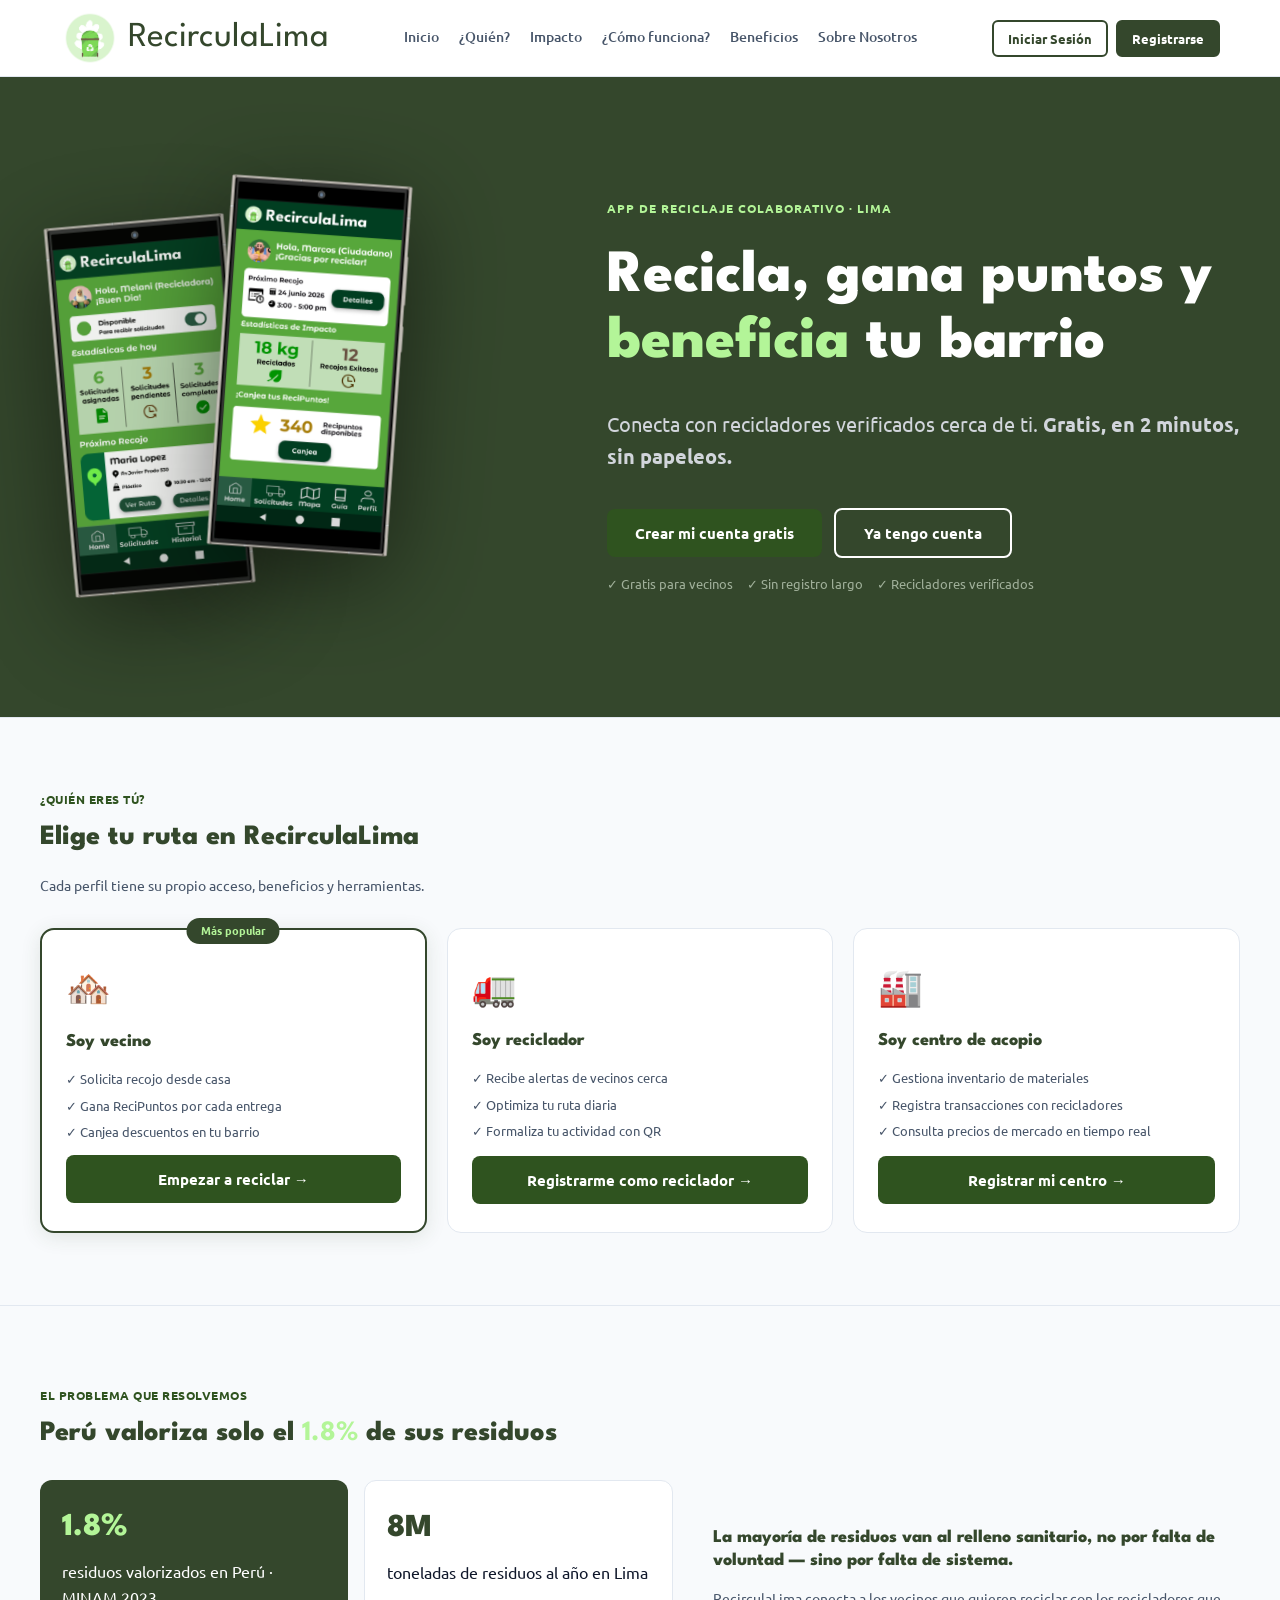
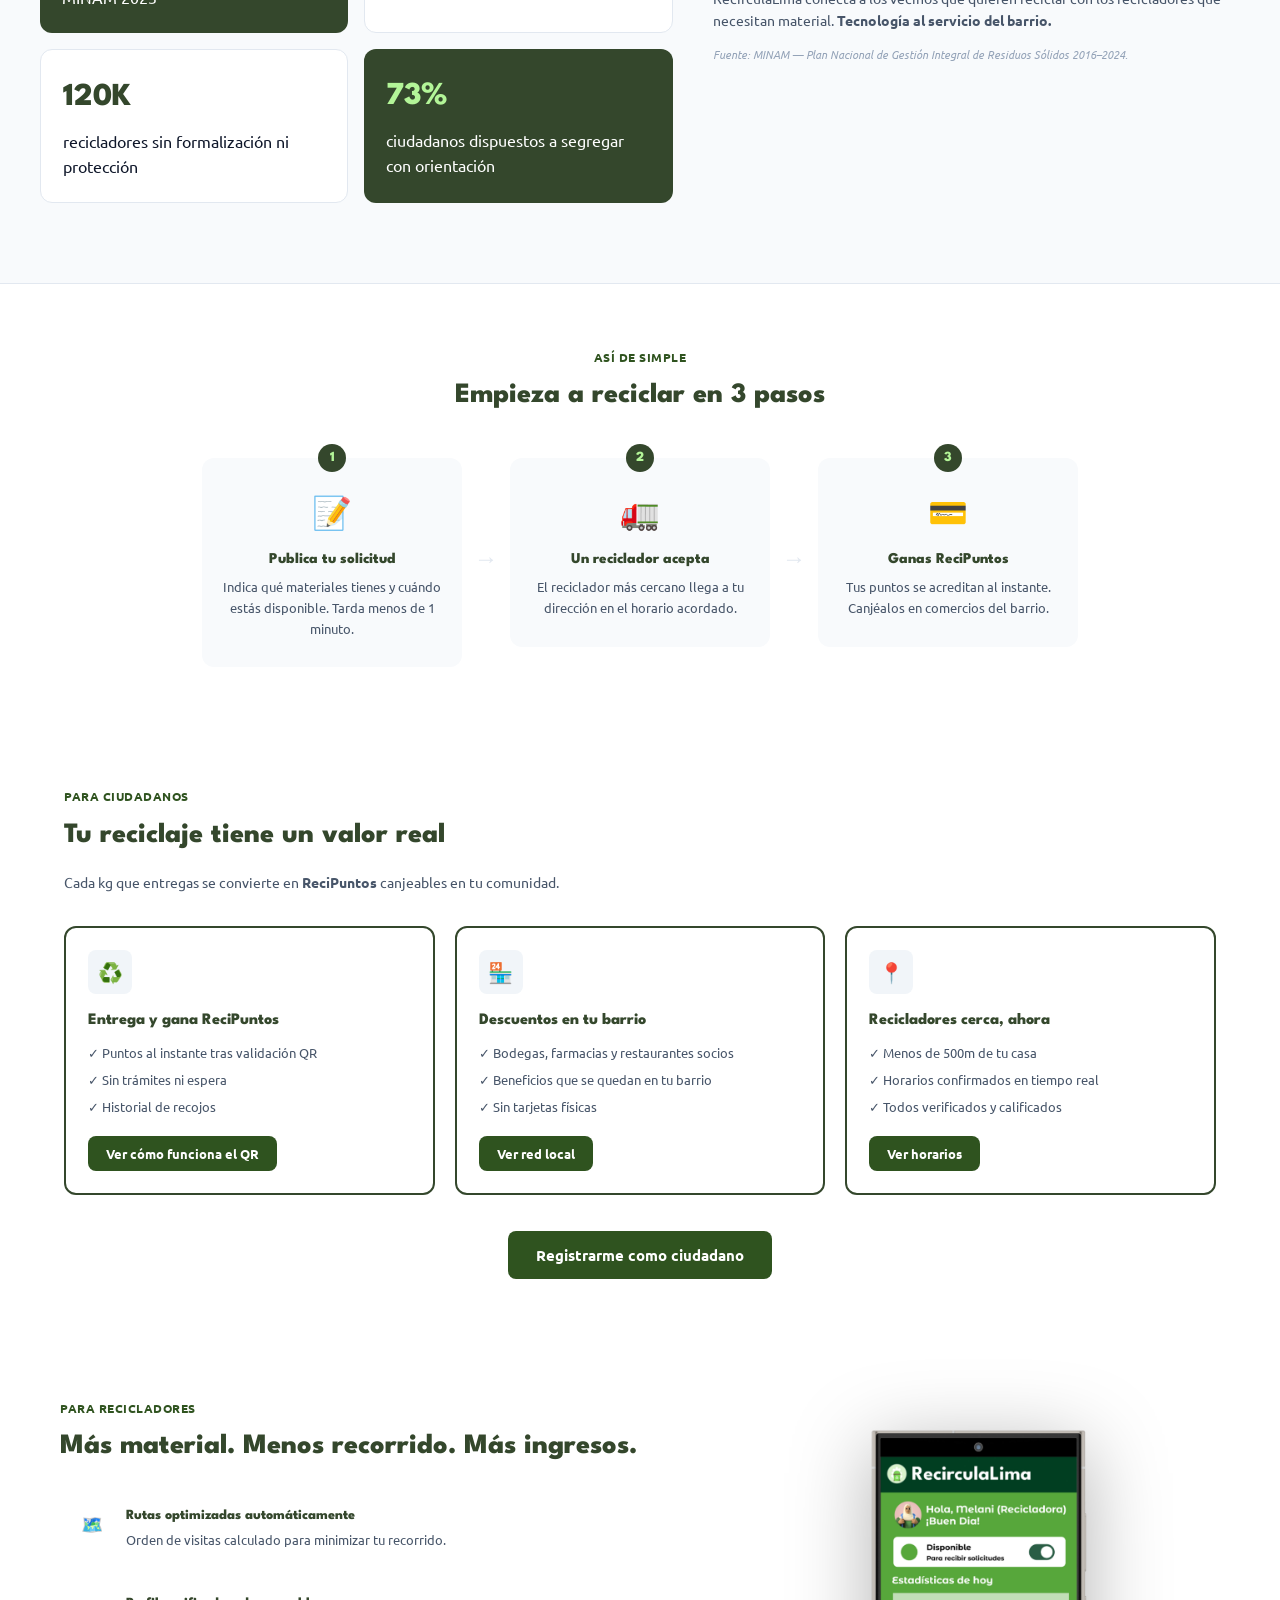
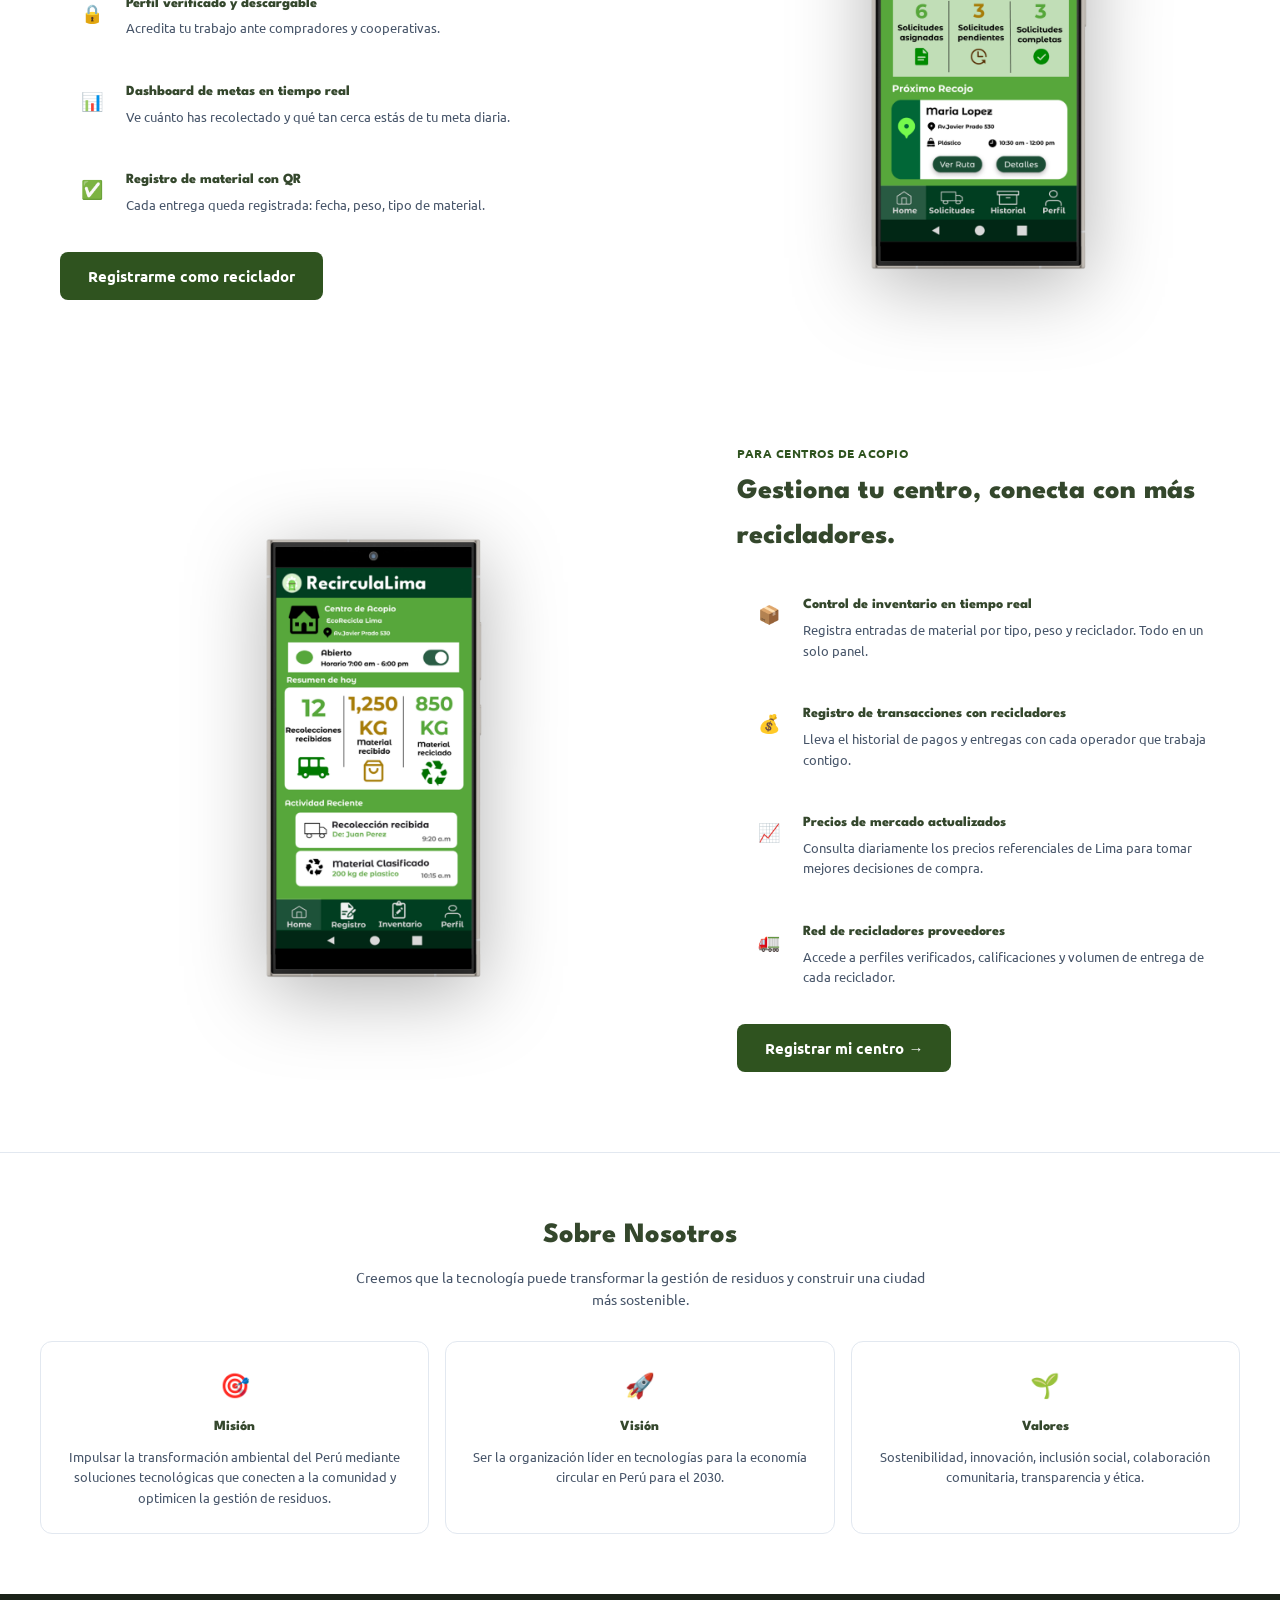
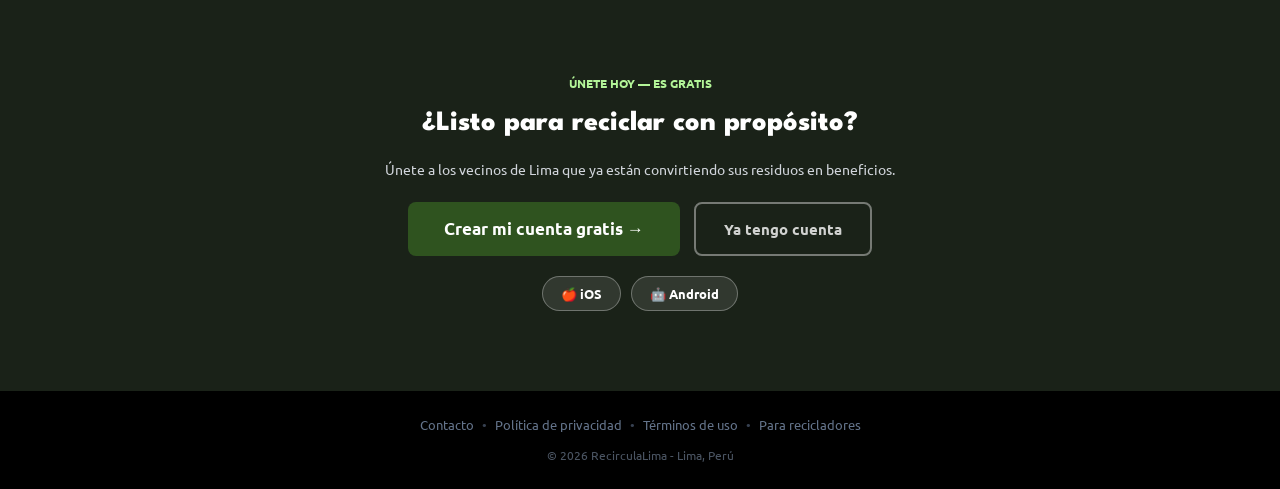
==== commit 33e3419e: "prueba" ====
--- a/RecirculaLima/index.html
+++ b/RecirculaLima/index.html
@@ -25,7 +25,7 @@
         </button>
         <nav class="nav-links" id="desktop-nav">
             <a href="#inicio">Inicio</a>
-            <a href="#segmentos">¿Quién eres?</a>
+            <a href="#segmentos">¿Quién?</a>
             <a href="#impacto">Impacto</a>
             <a href="#funcion">¿Cómo funciona?</a>
             <a href="#Beneficios">Beneficios</a>
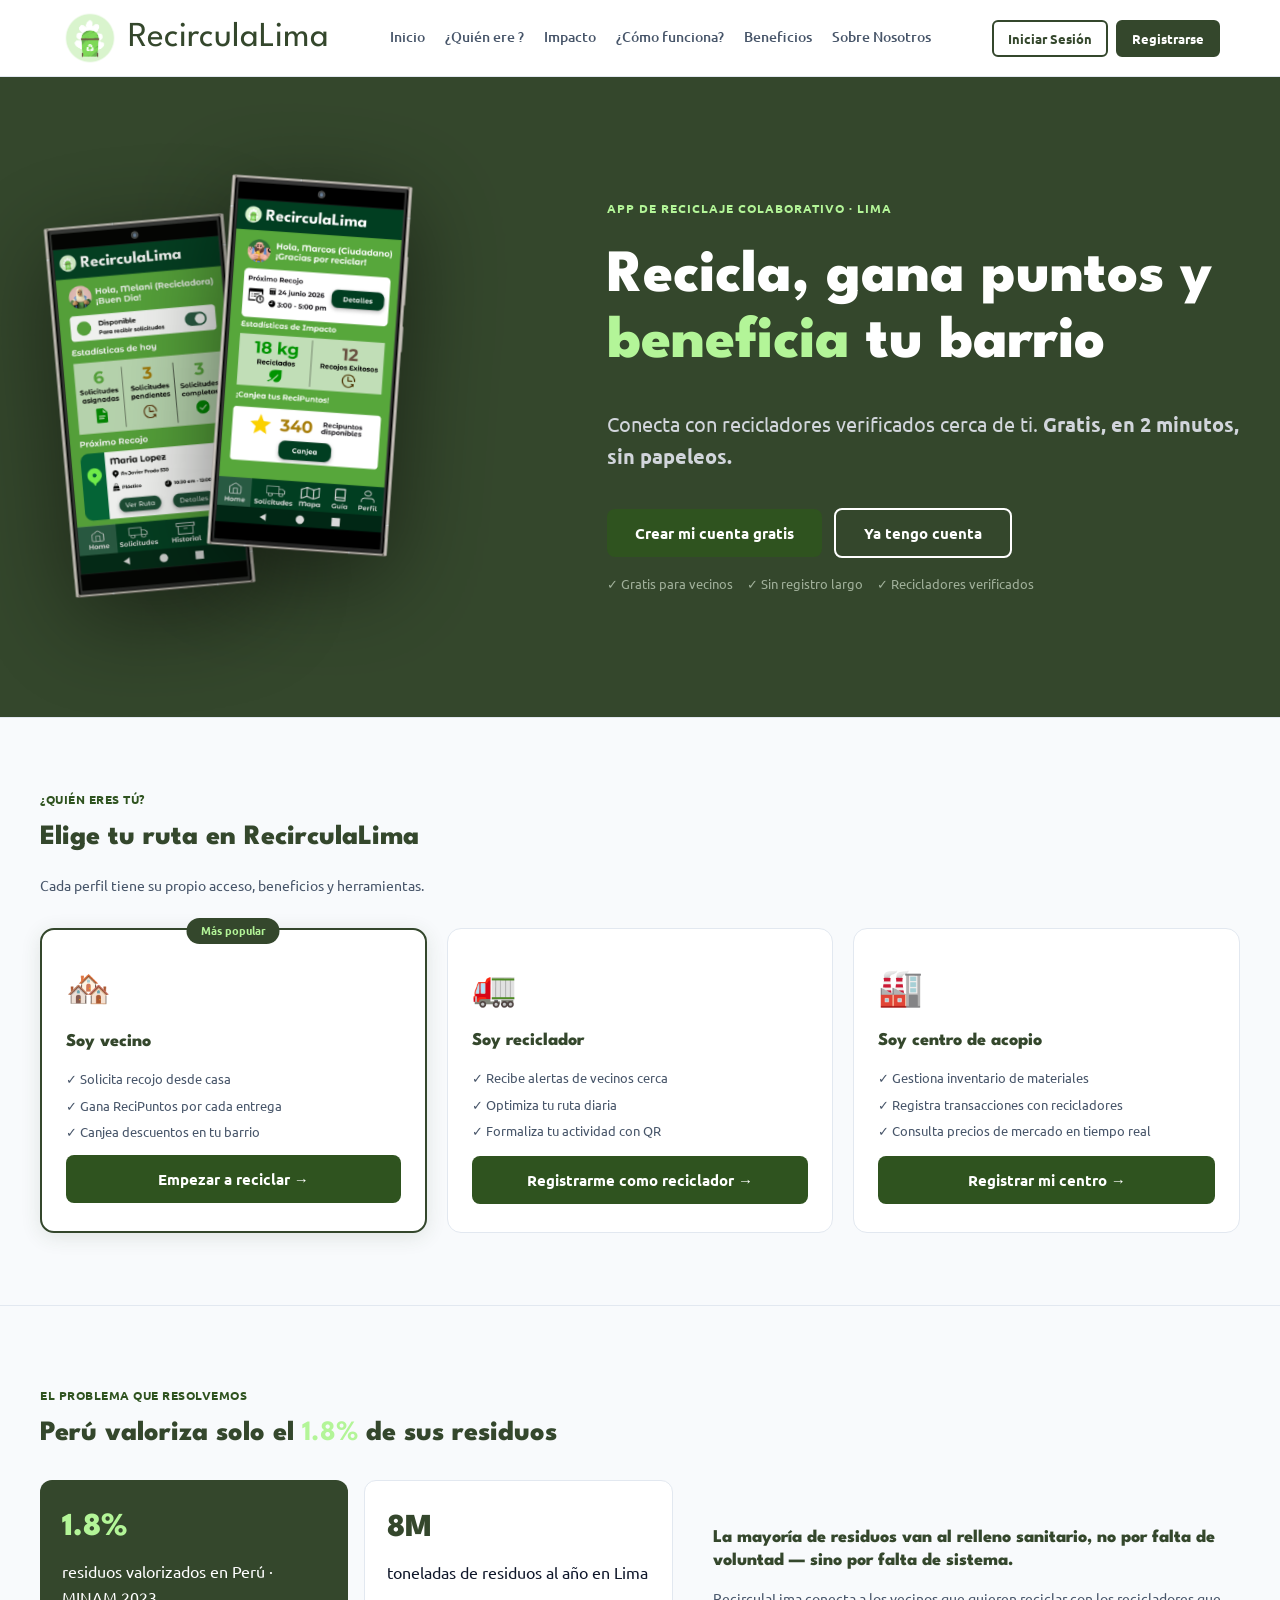
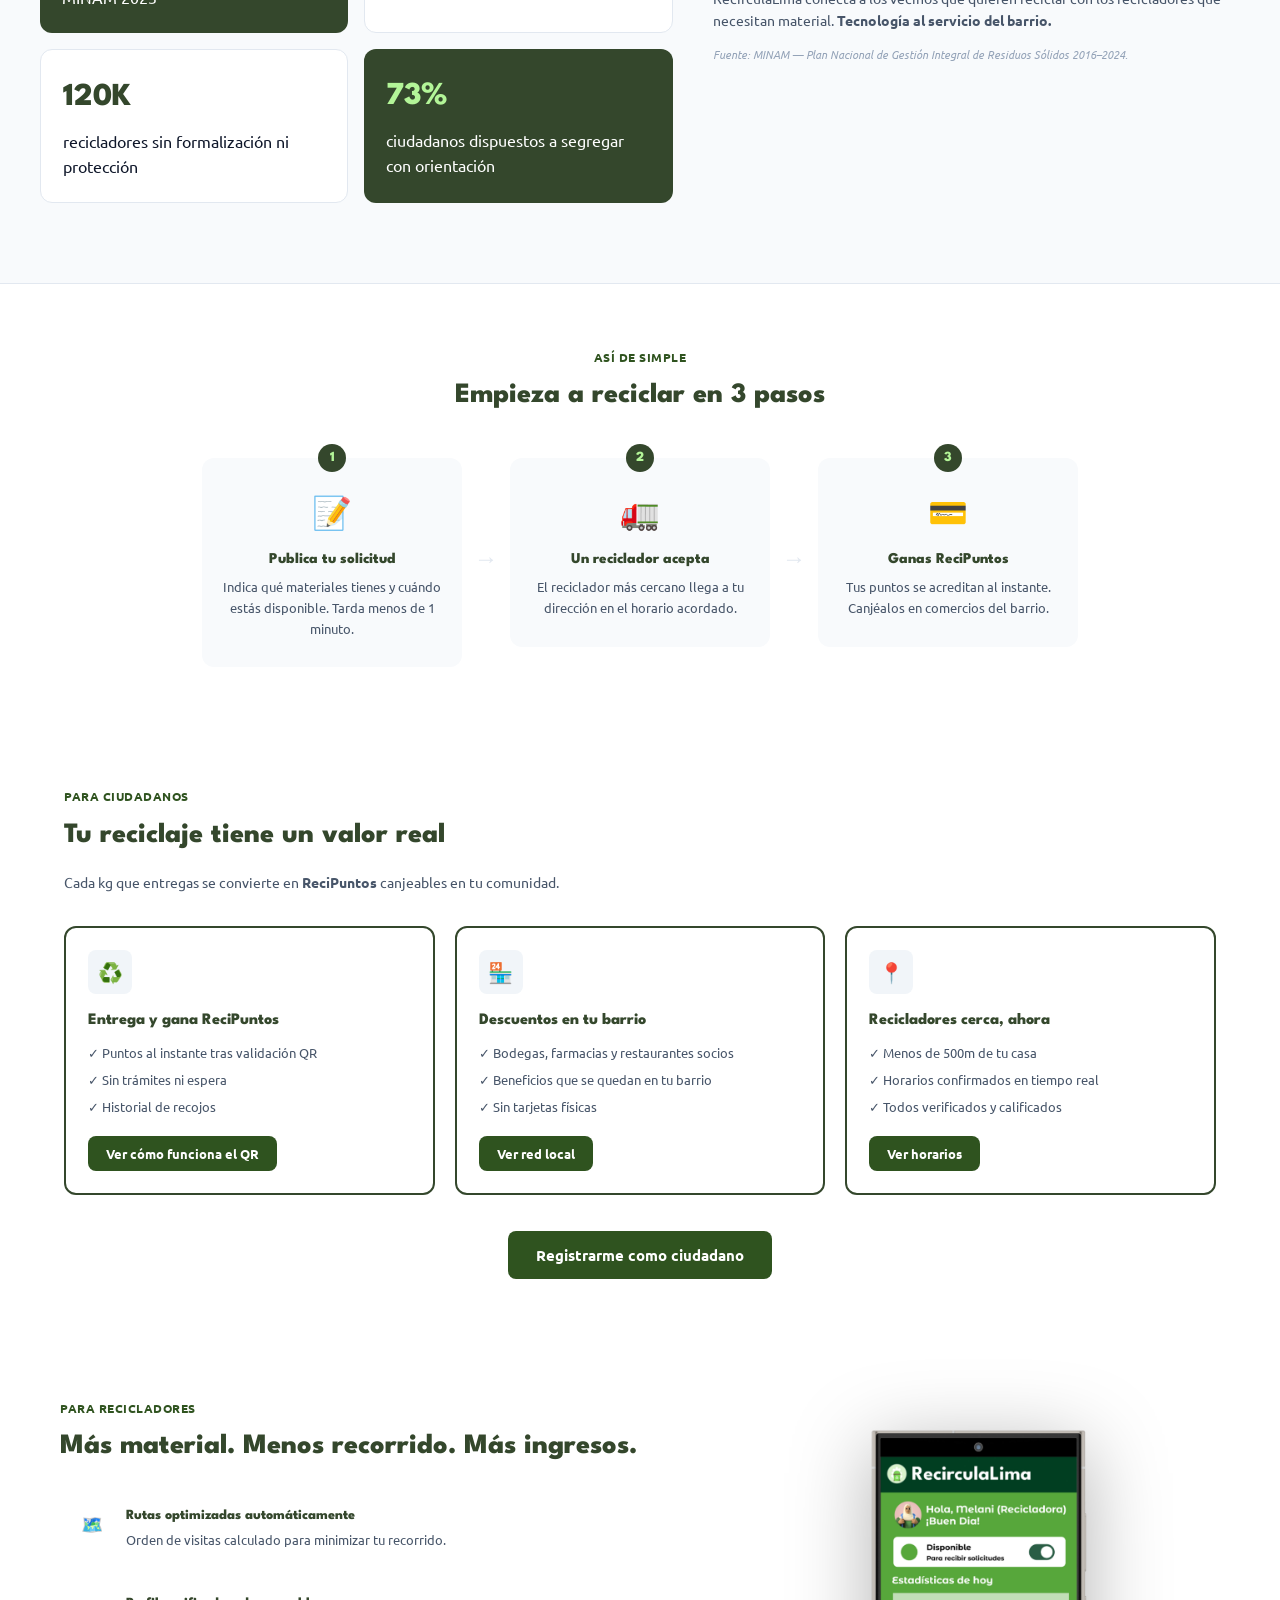
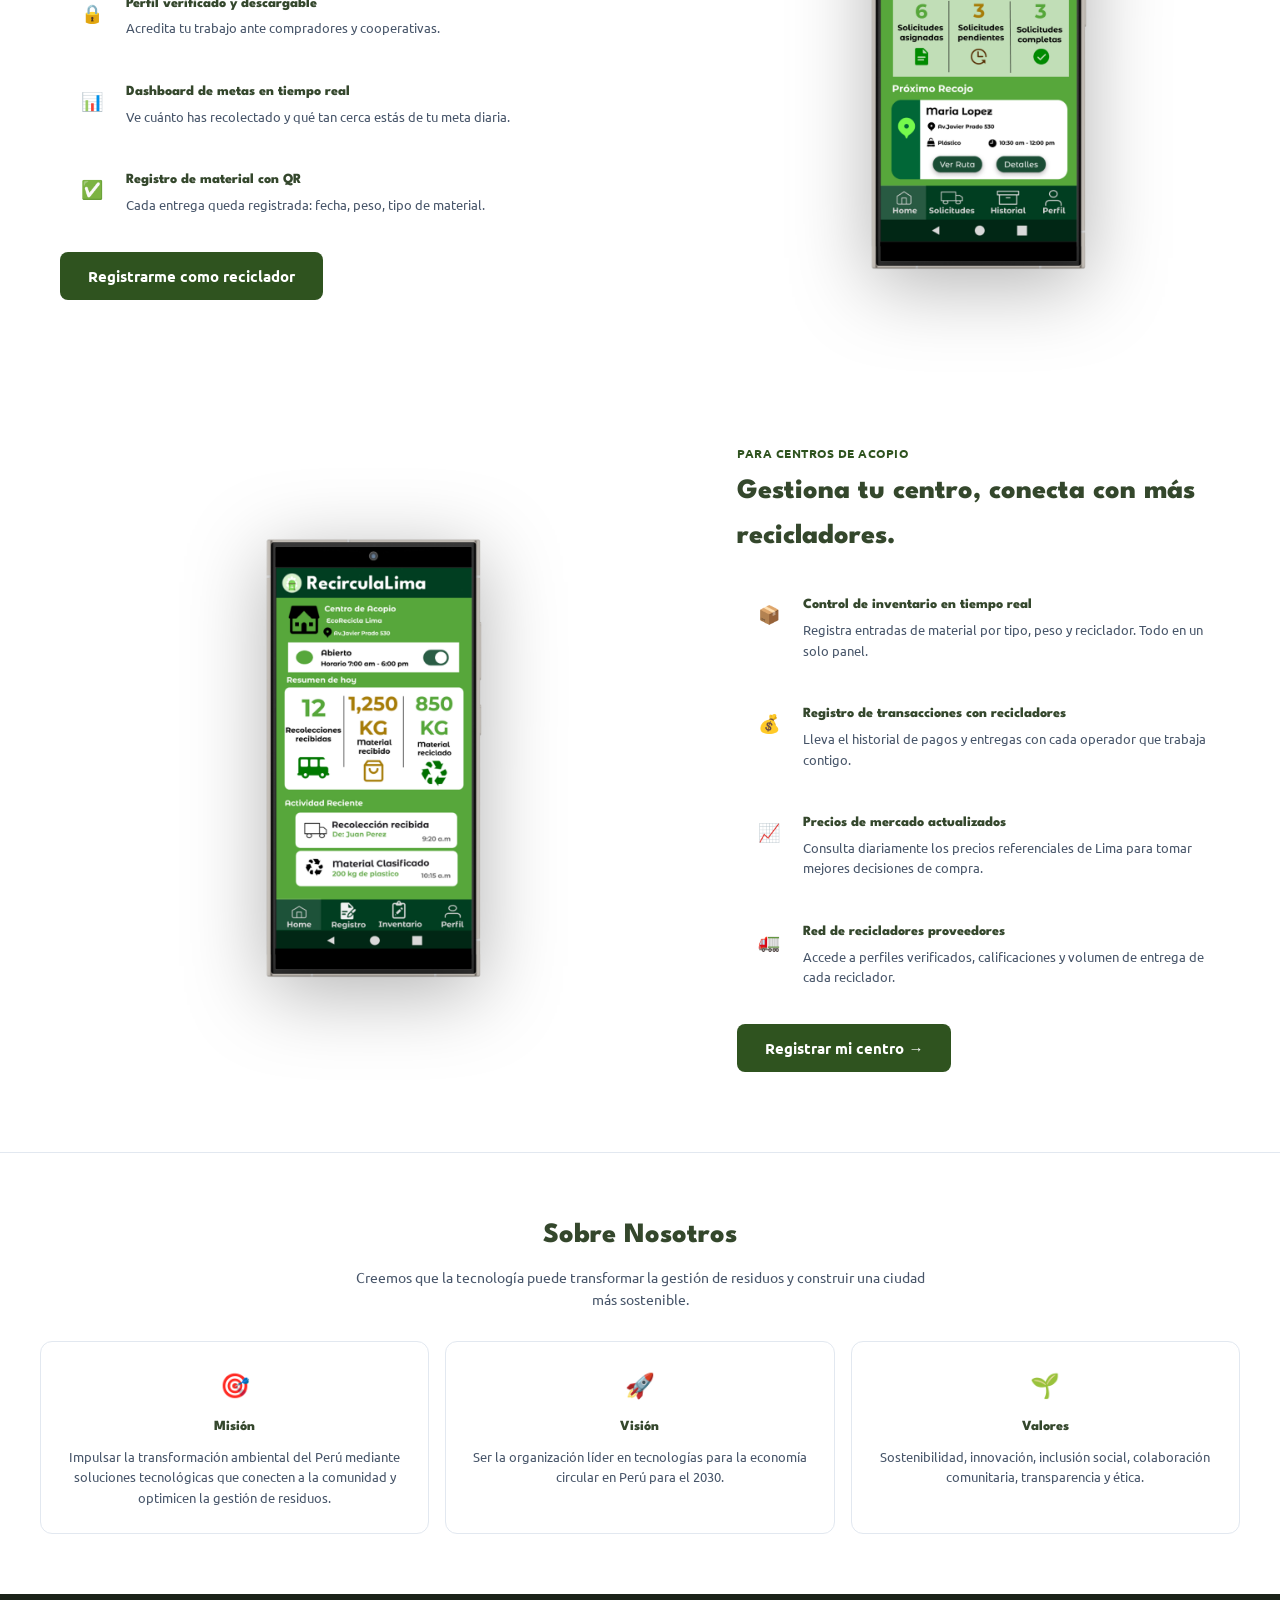
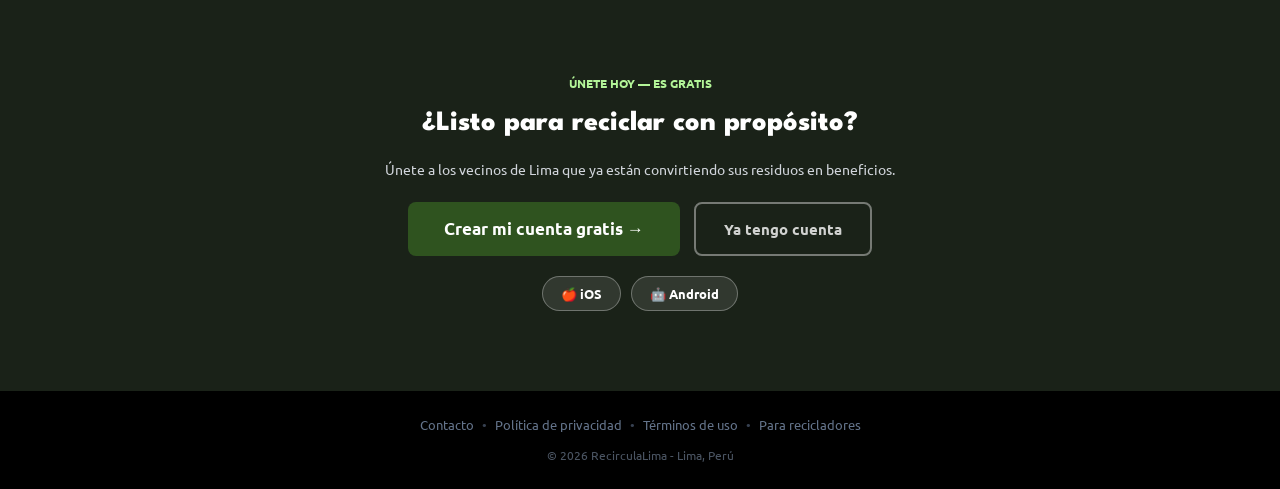
==== commit c56de7a2: "prueba2" ====
--- a/RecirculaLima/index.html
+++ b/RecirculaLima/index.html
@@ -25,7 +25,7 @@
         </button>
         <nav class="nav-links" id="desktop-nav">
             <a href="#inicio">Inicio</a>
-            <a href="#segmentos">¿Quién?</a>
+            <a href="#segmentos">¿Quién ere ?</a>
             <a href="#impacto">Impacto</a>
             <a href="#funcion">¿Cómo funciona?</a>
             <a href="#Beneficios">Beneficios</a>
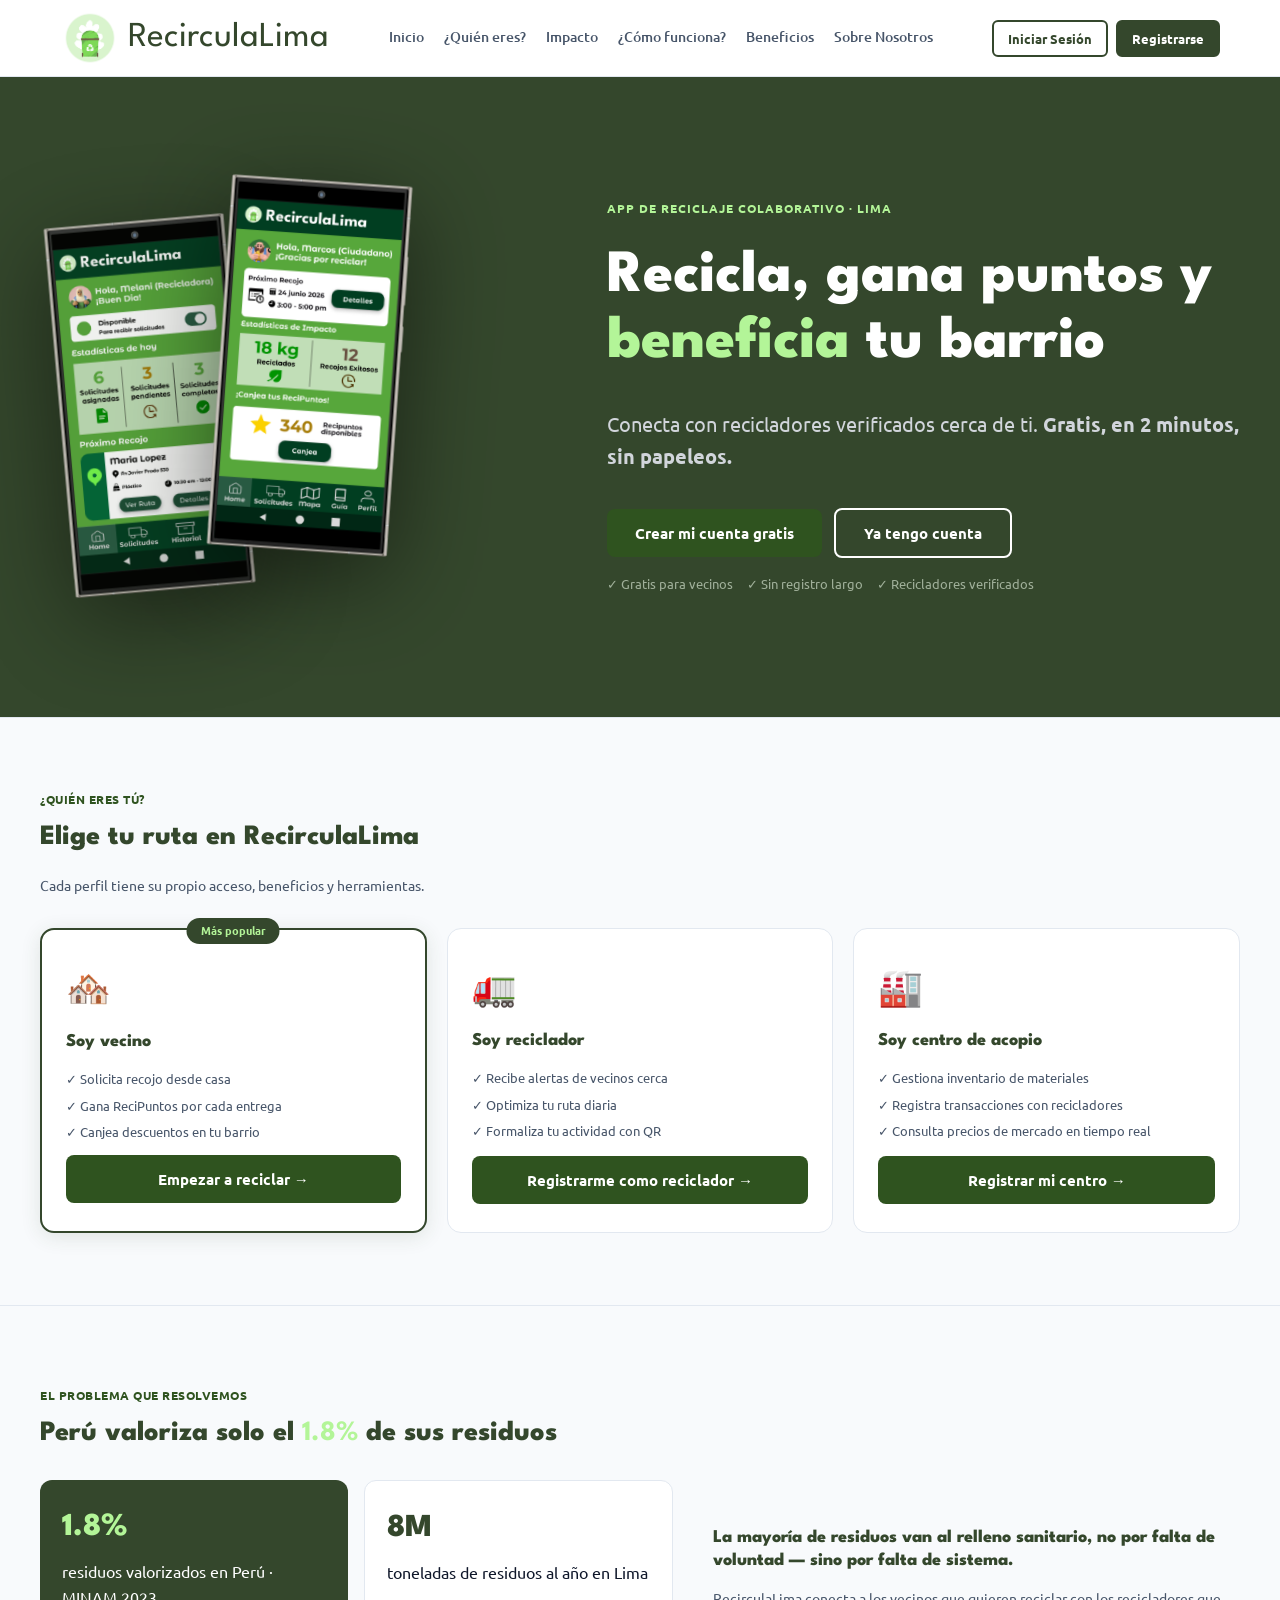
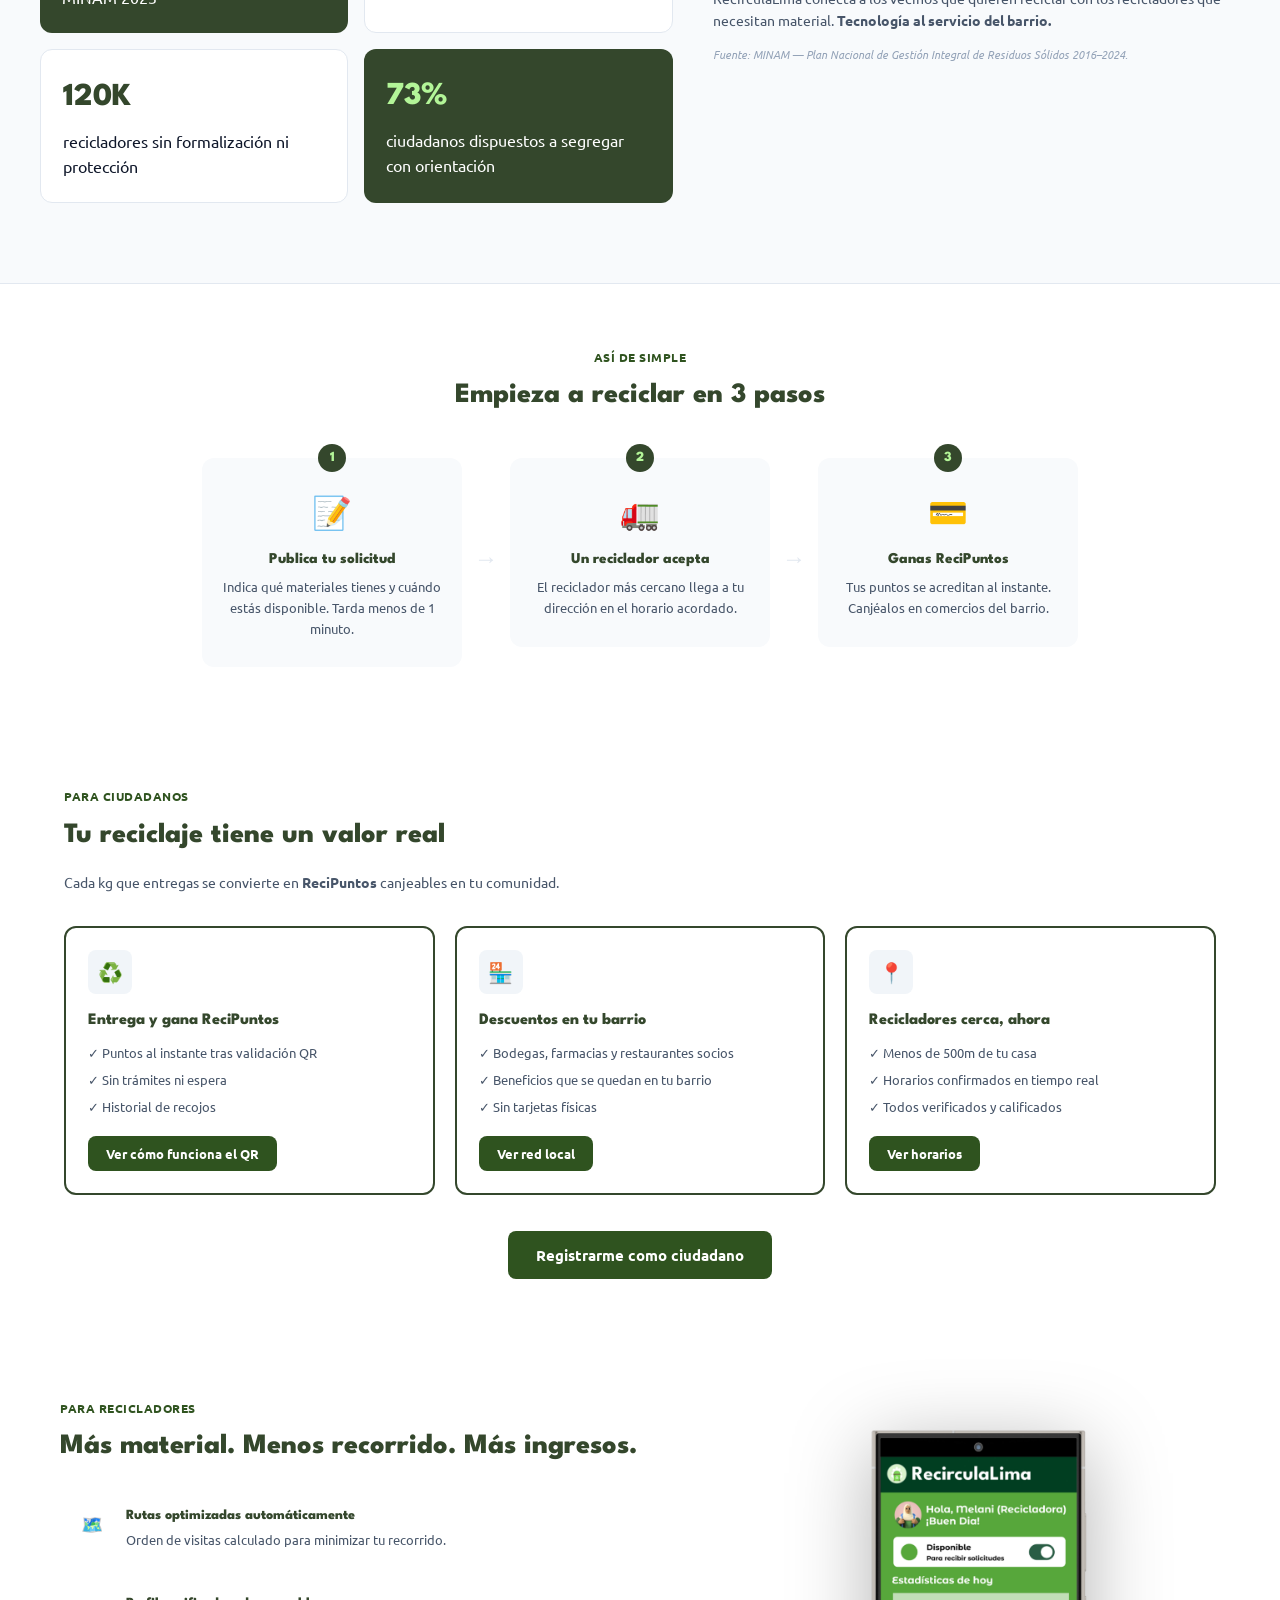
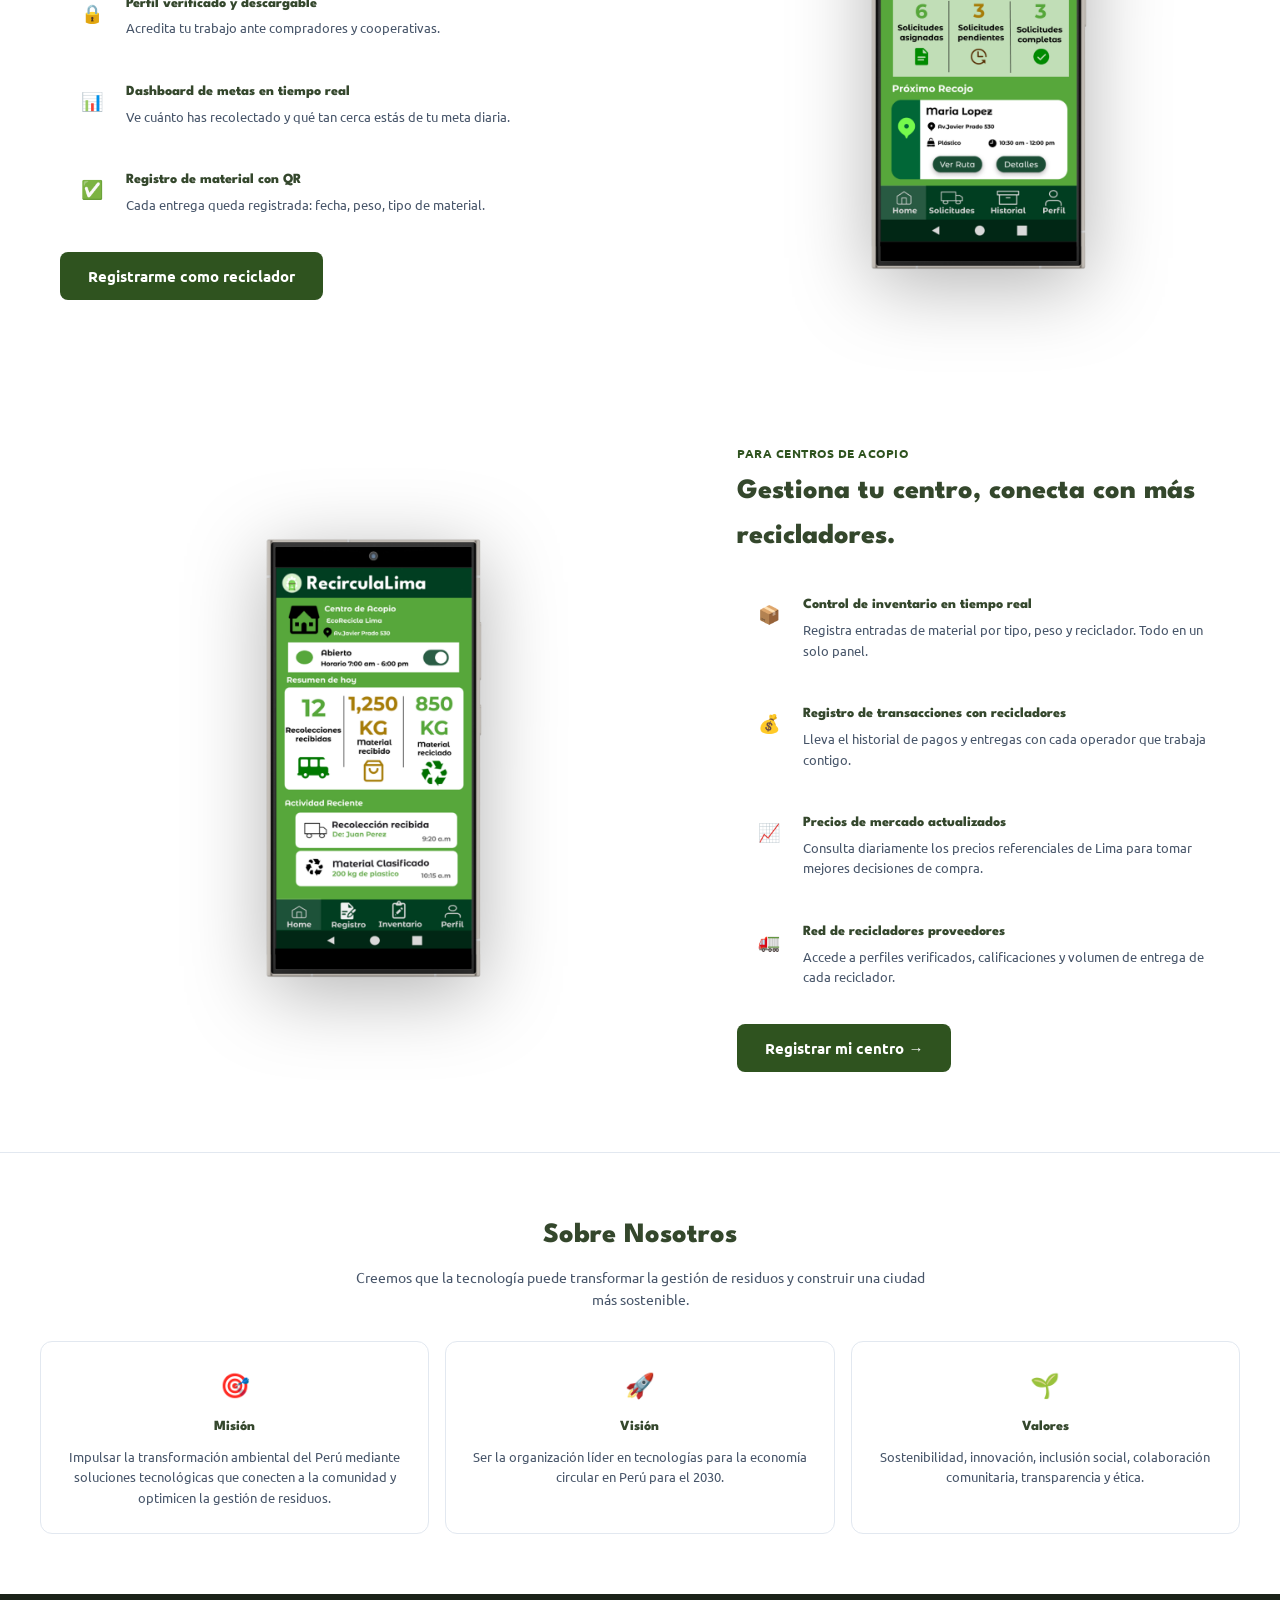
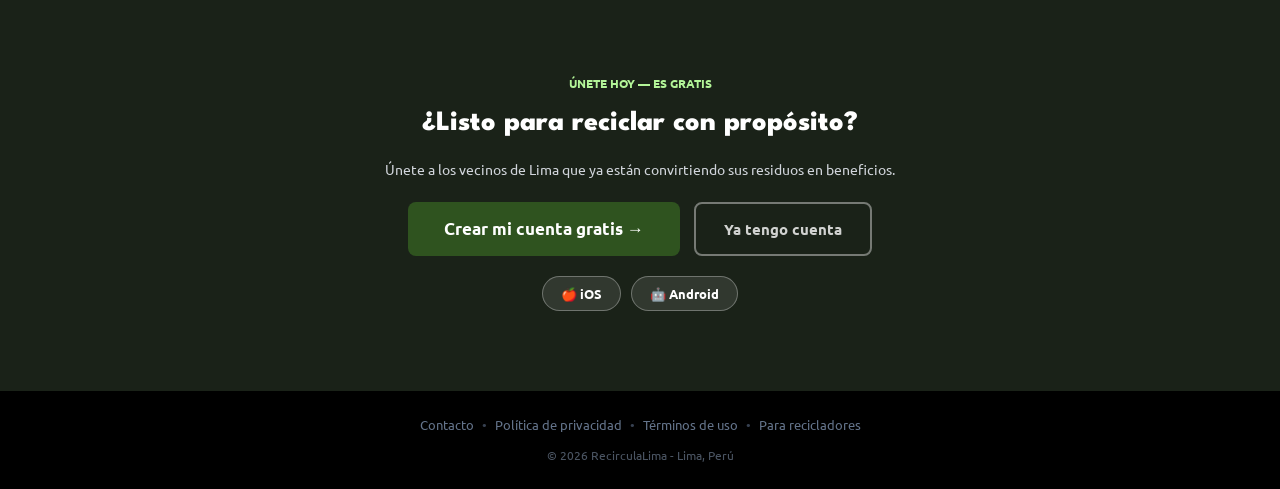
==== commit 724cc1d5: "prueba4" ====
--- a/RecirculaLima/index.html
+++ b/RecirculaLima/index.html
@@ -25,7 +25,7 @@
         </button>
         <nav class="nav-links" id="desktop-nav">
             <a href="#inicio">Inicio</a>
-            <a href="#segmentos">¿Quién ere ?</a>
+            <a href="#segmentos">¿Quién eres?</a>
             <a href="#impacto">Impacto</a>
             <a href="#funcion">¿Cómo funciona?</a>
             <a href="#Beneficios">Beneficios</a>
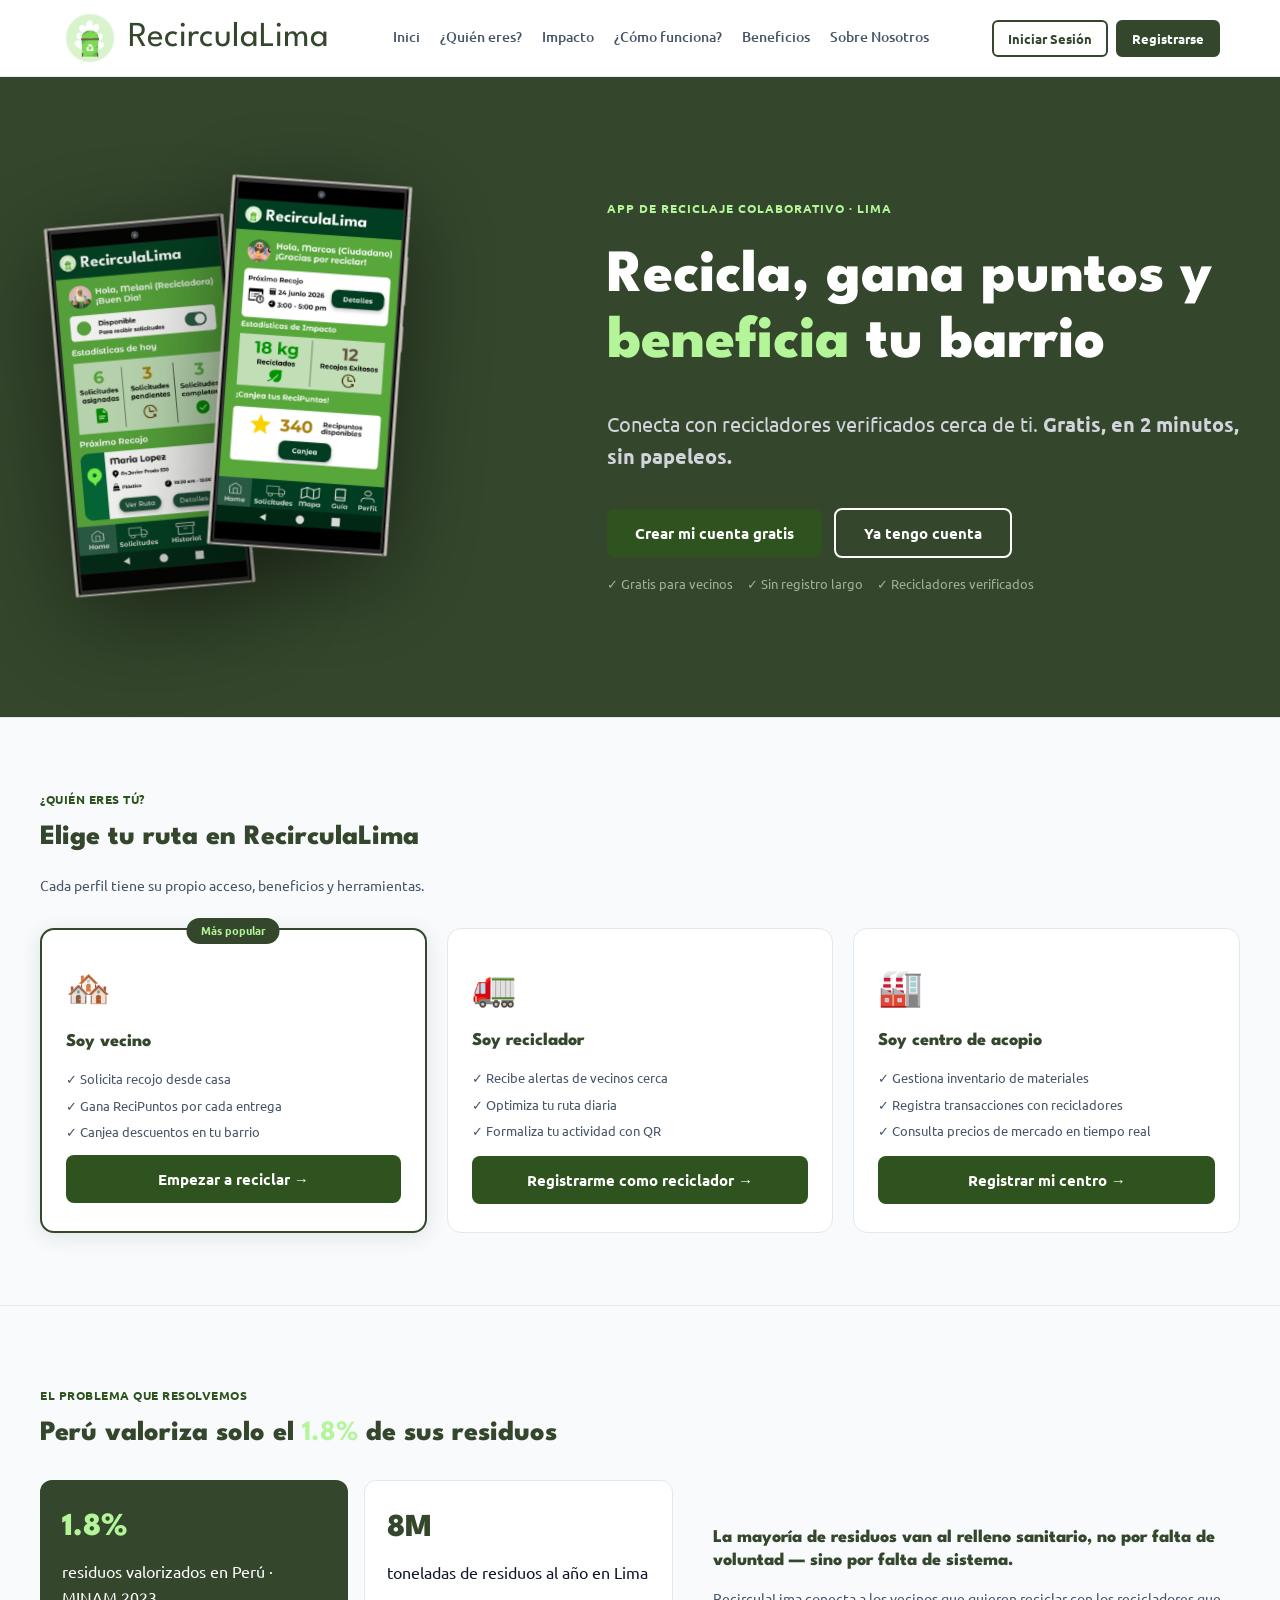
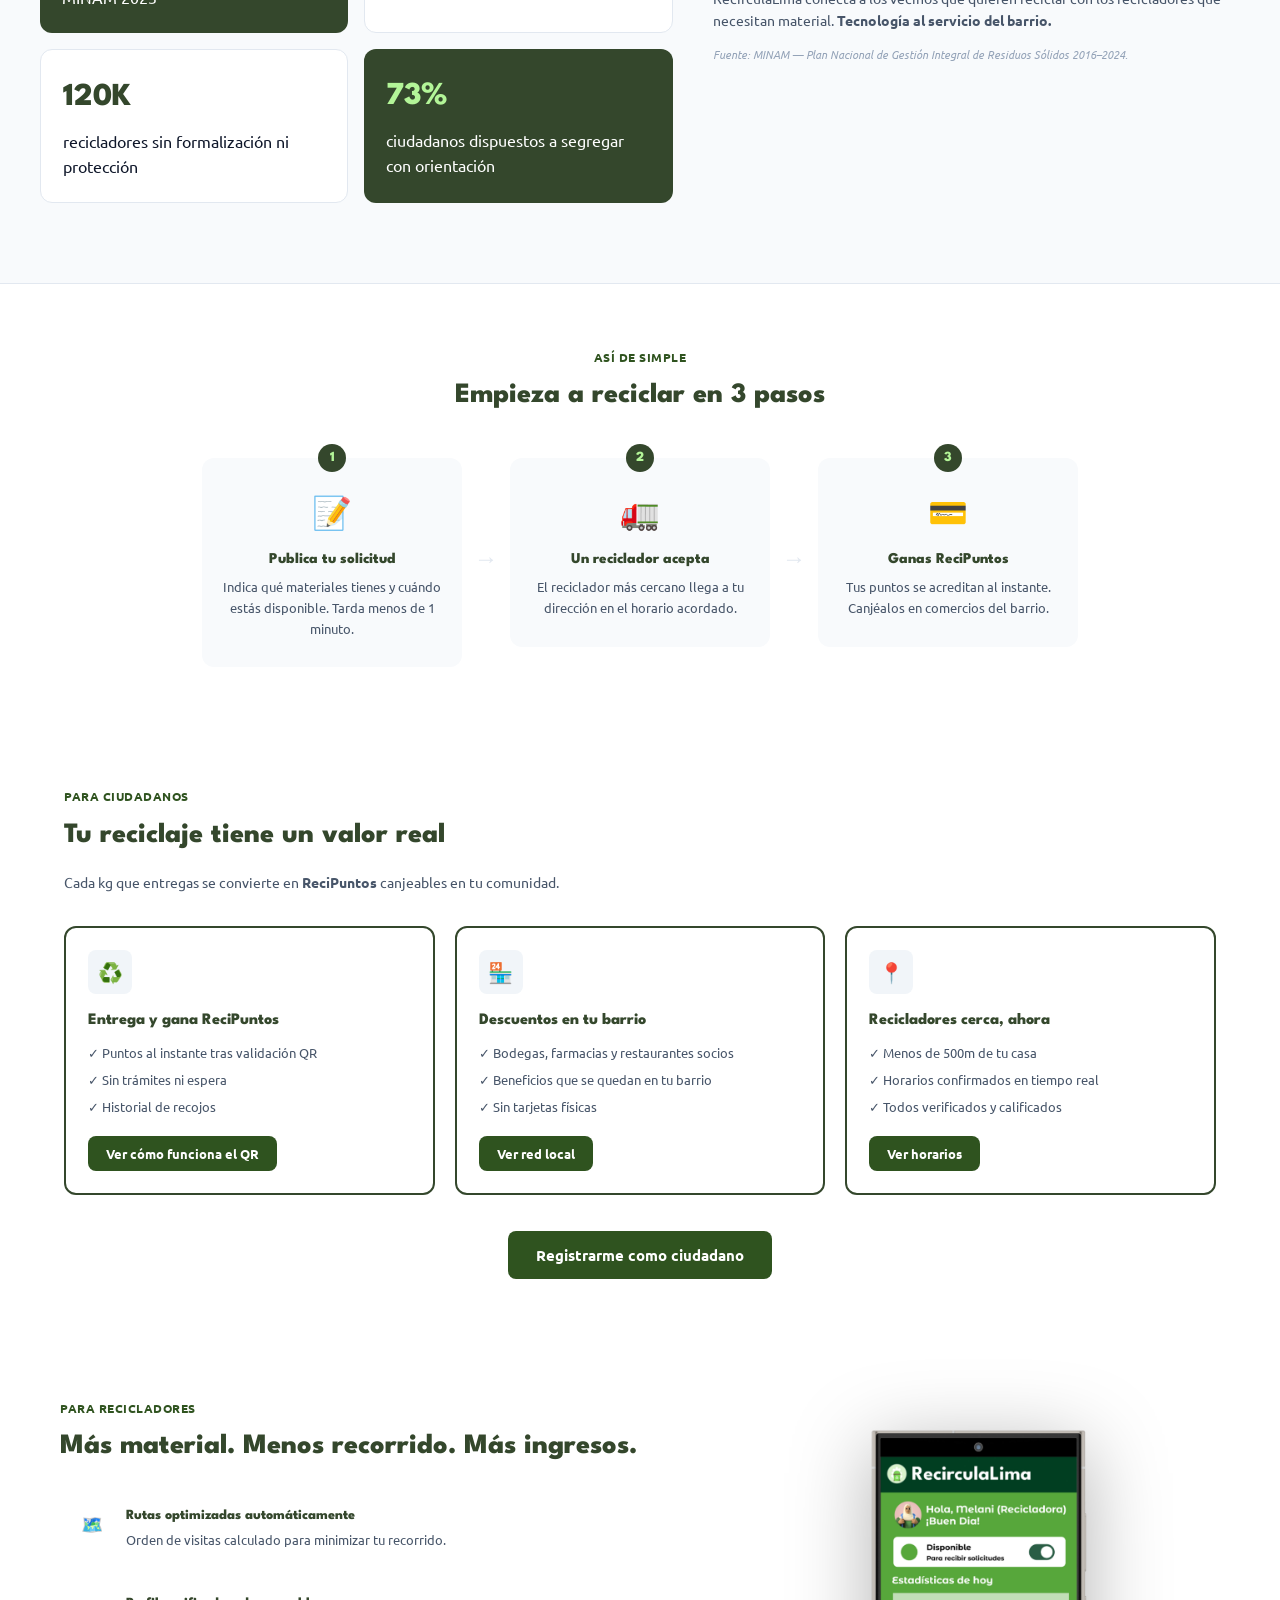
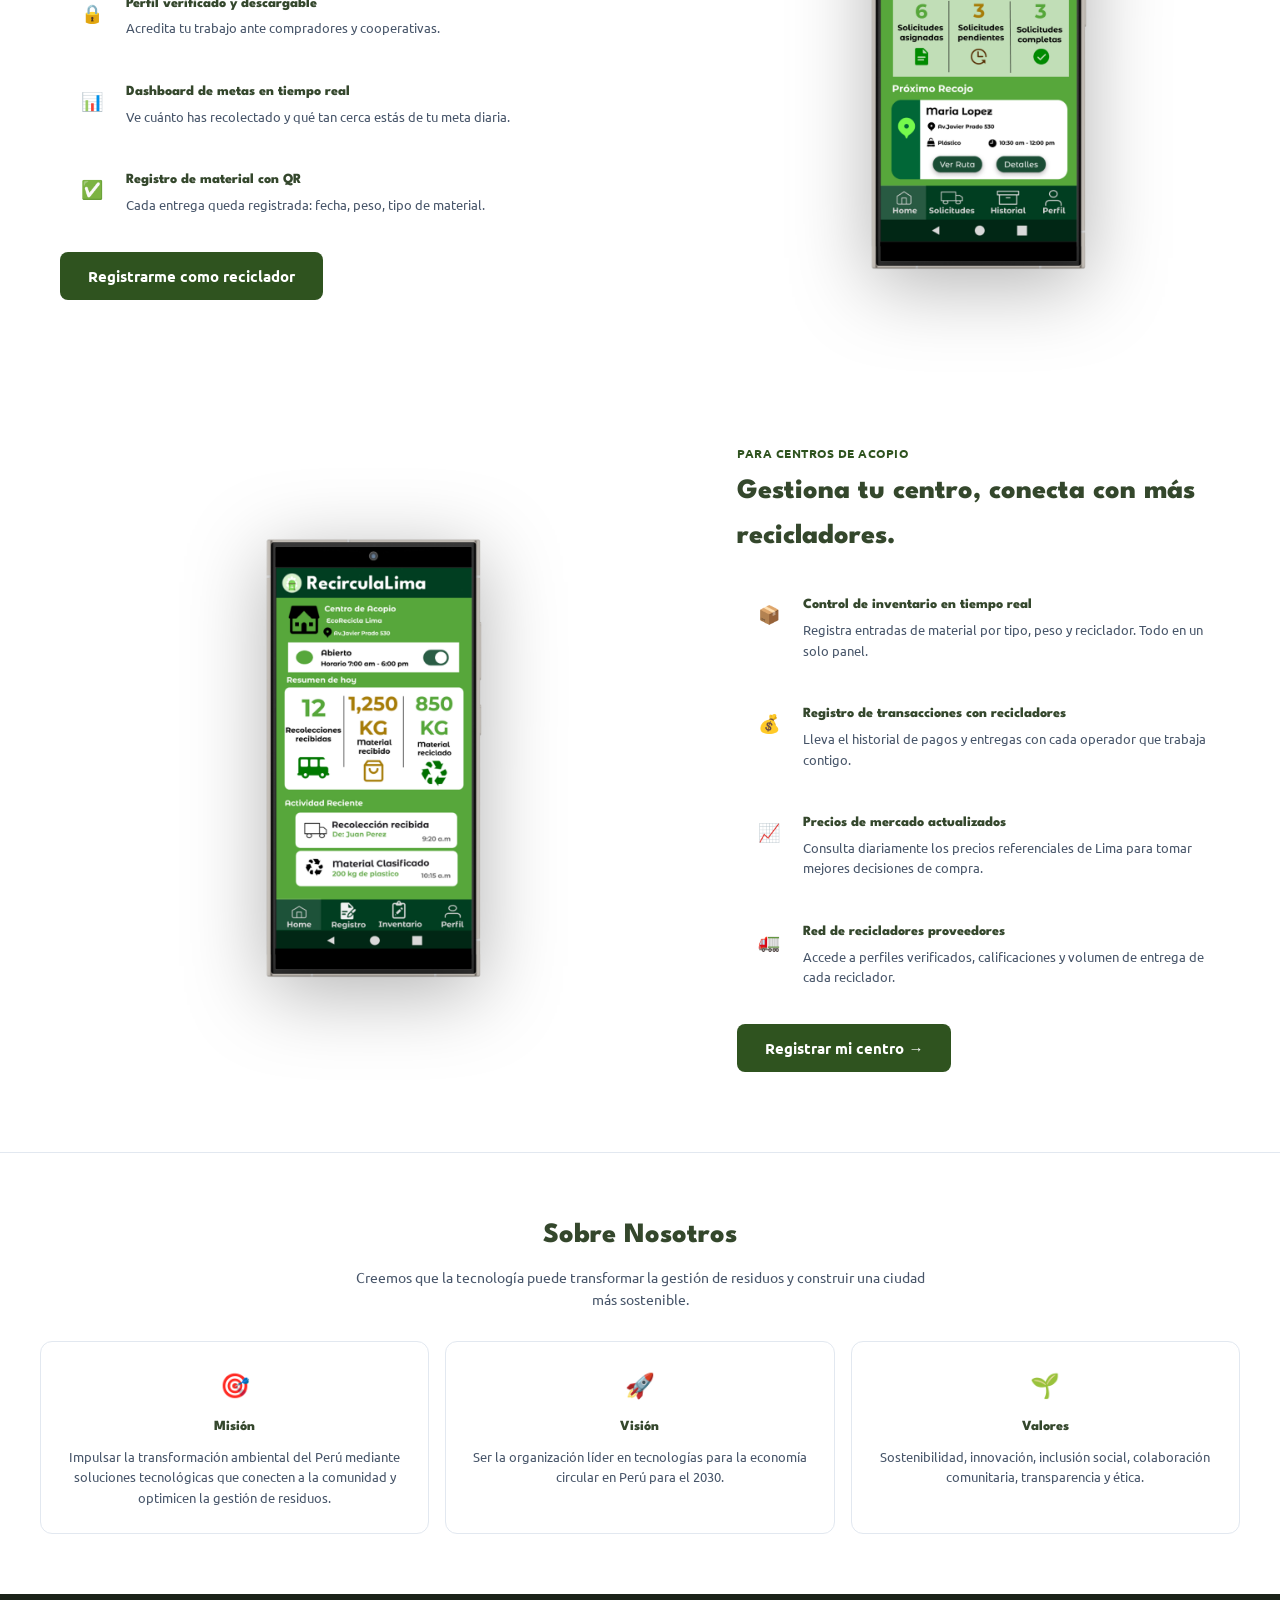
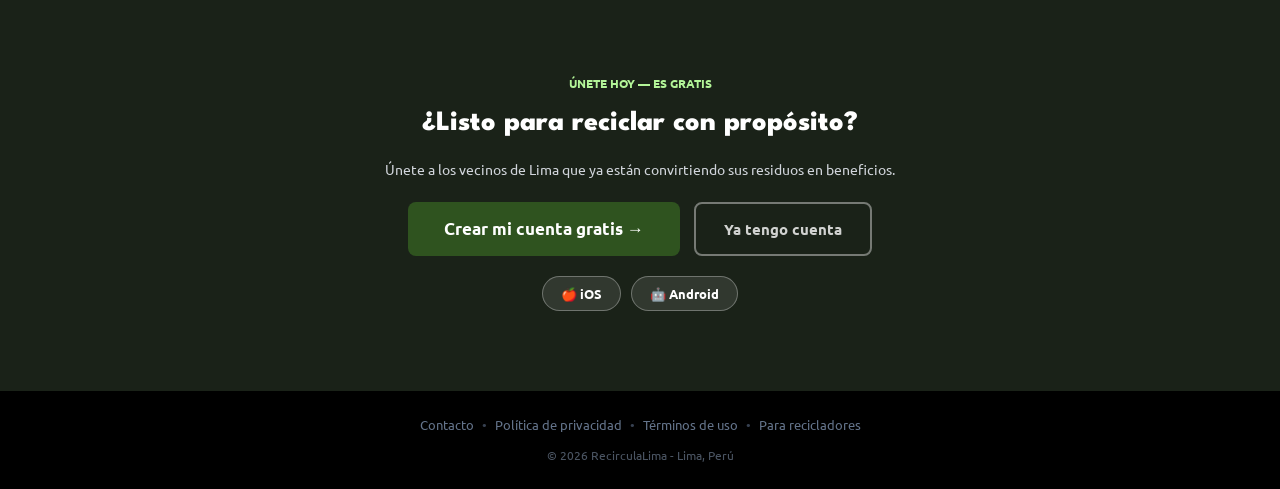
==== commit 88f56b8c: "prueba 3" ====
--- a/RecirculaLima/index.html
+++ b/RecirculaLima/index.html
@@ -24,7 +24,7 @@
             <span></span><span></span><span></span>
         </button>
         <nav class="nav-links" id="desktop-nav">
-            <a href="#inicio">Inicio</a>
+            <a href="#inicio">Inici</a>
             <a href="#segmentos">¿Quién eres?</a>
             <a href="#impacto">Impacto</a>
             <a href="#funcion">¿Cómo funciona?</a>
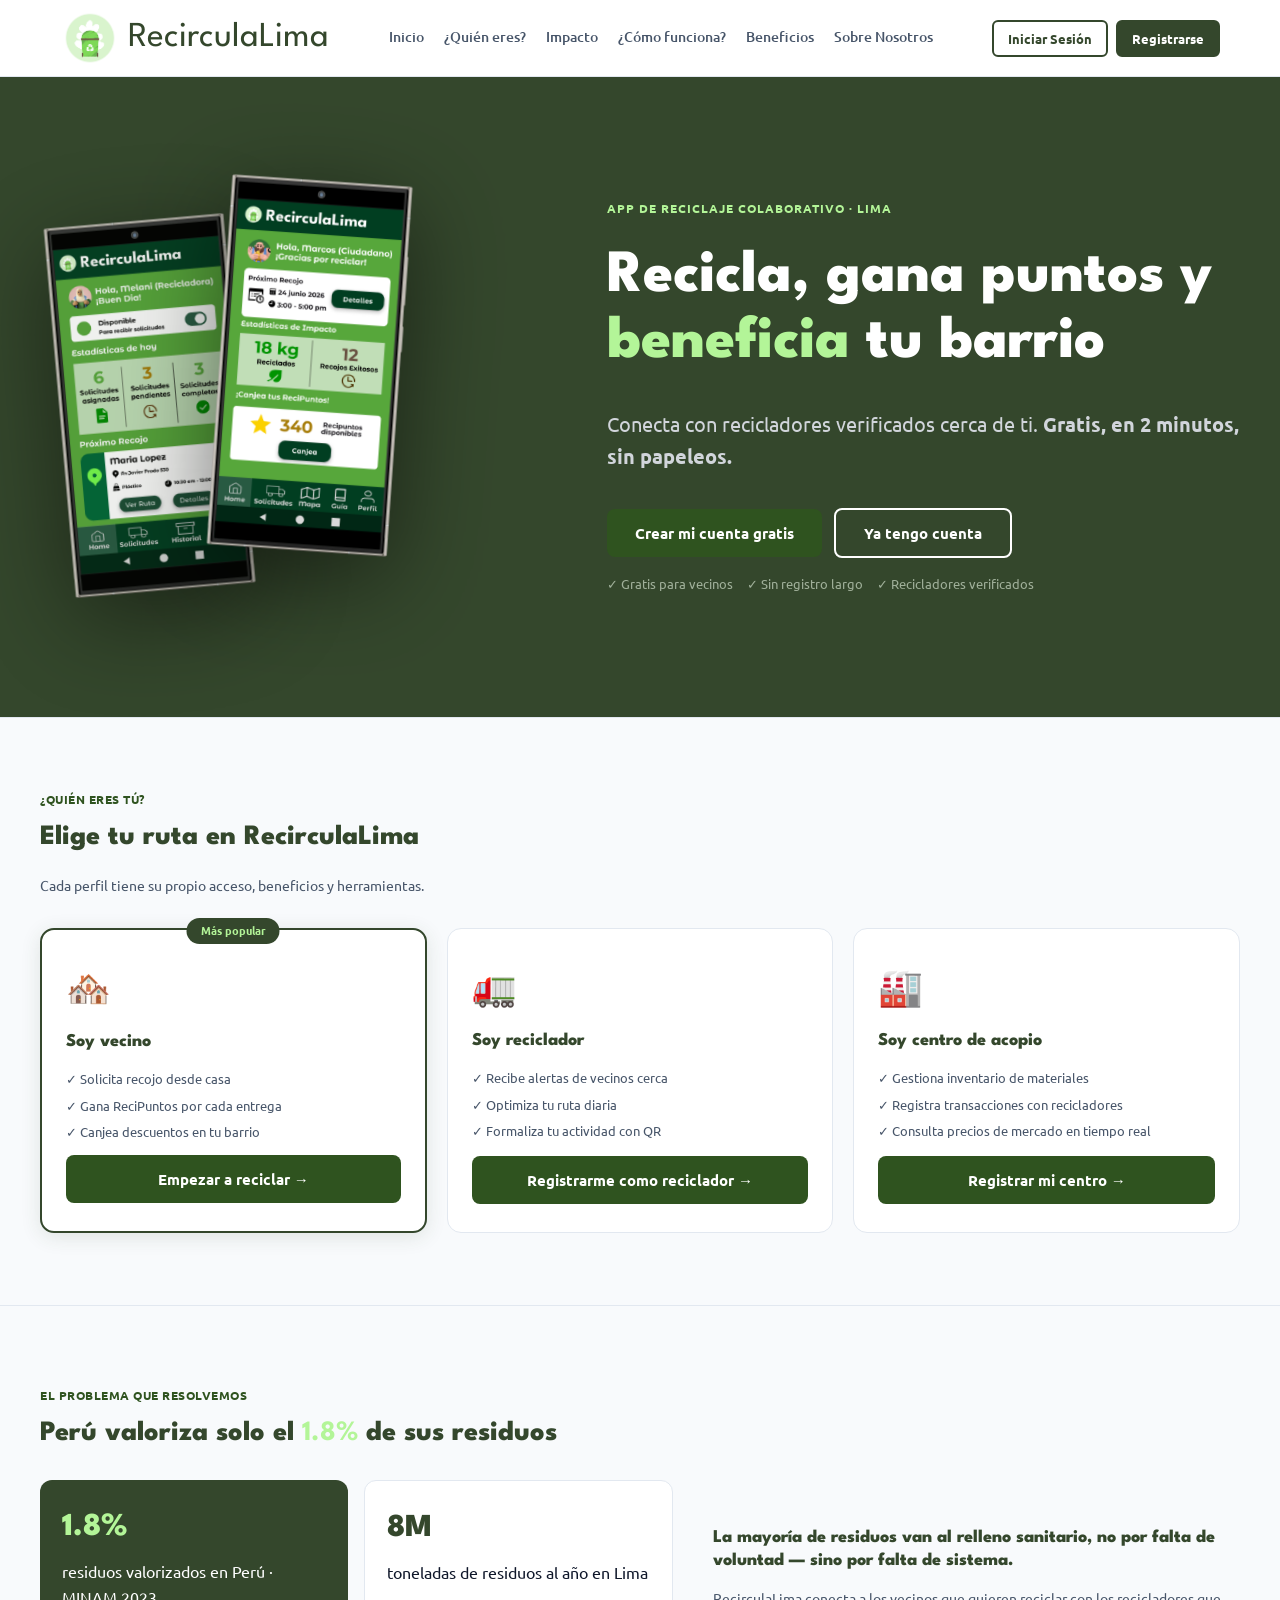
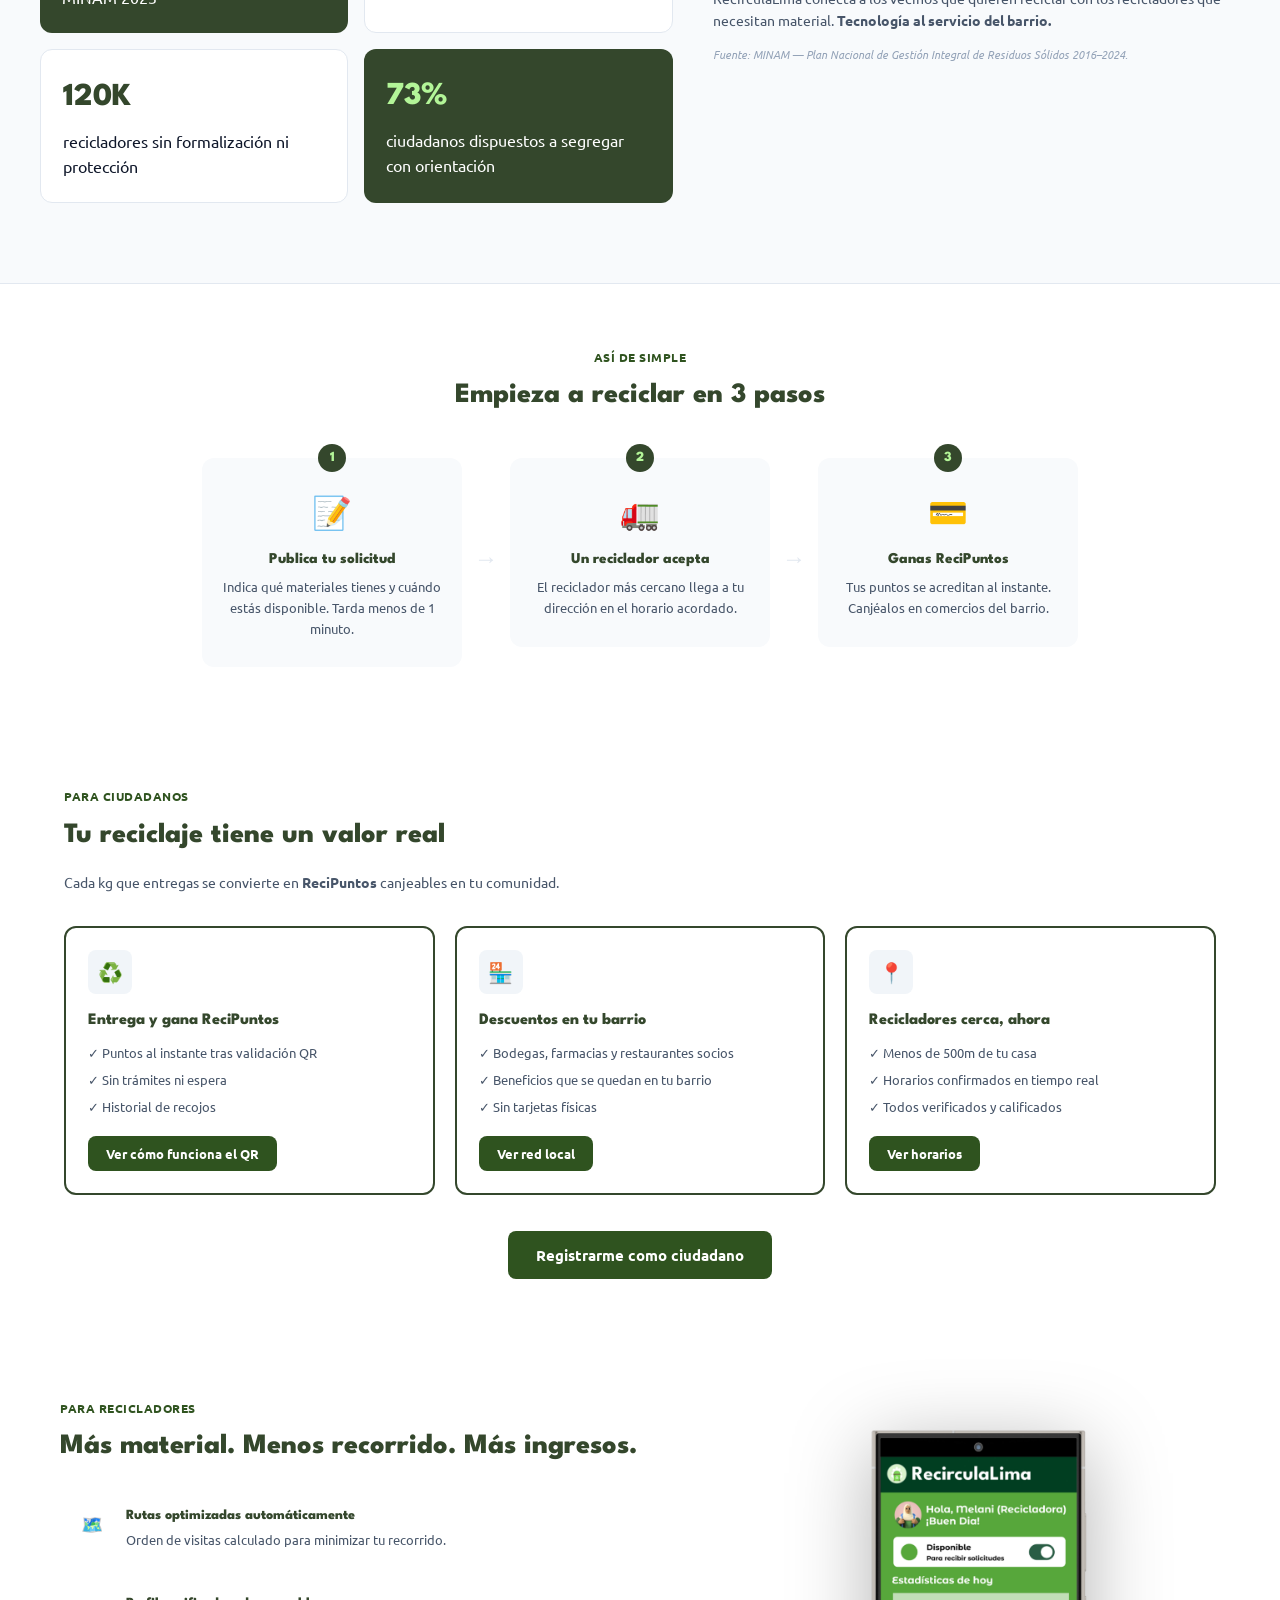
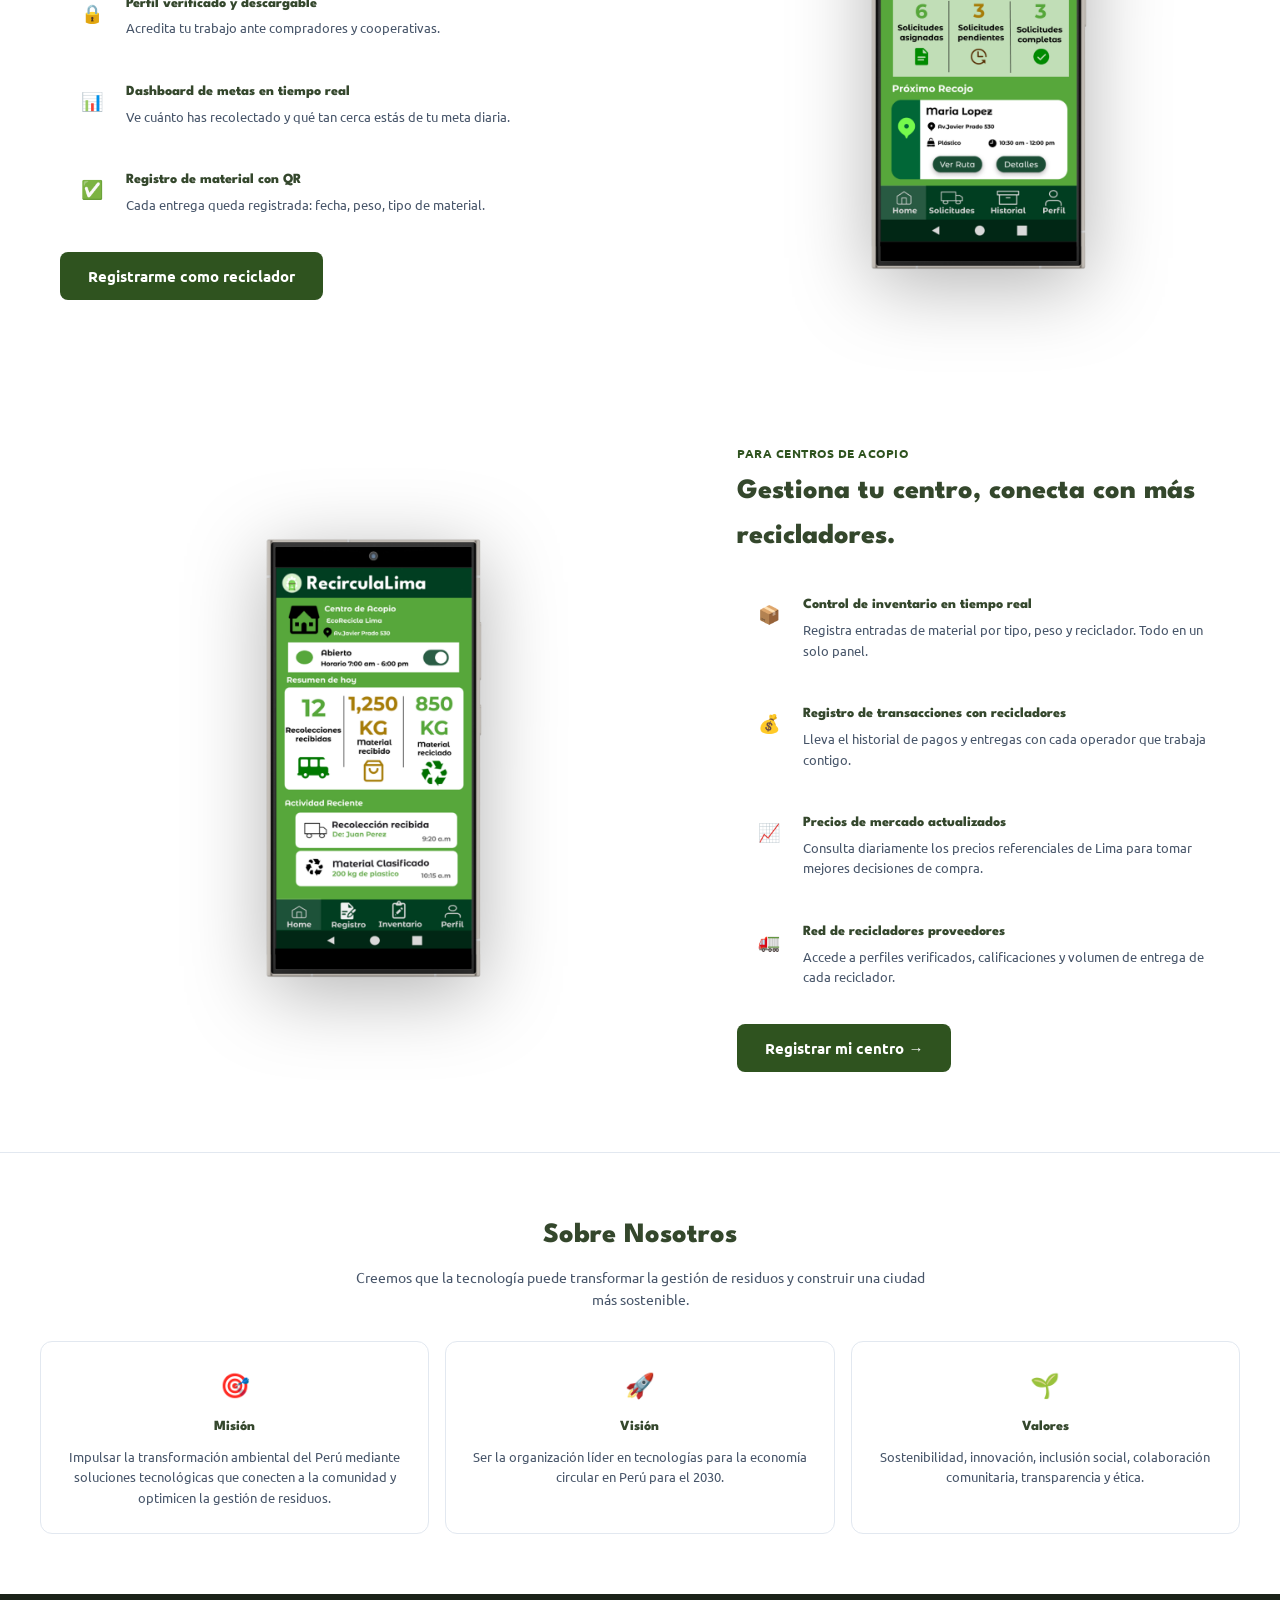
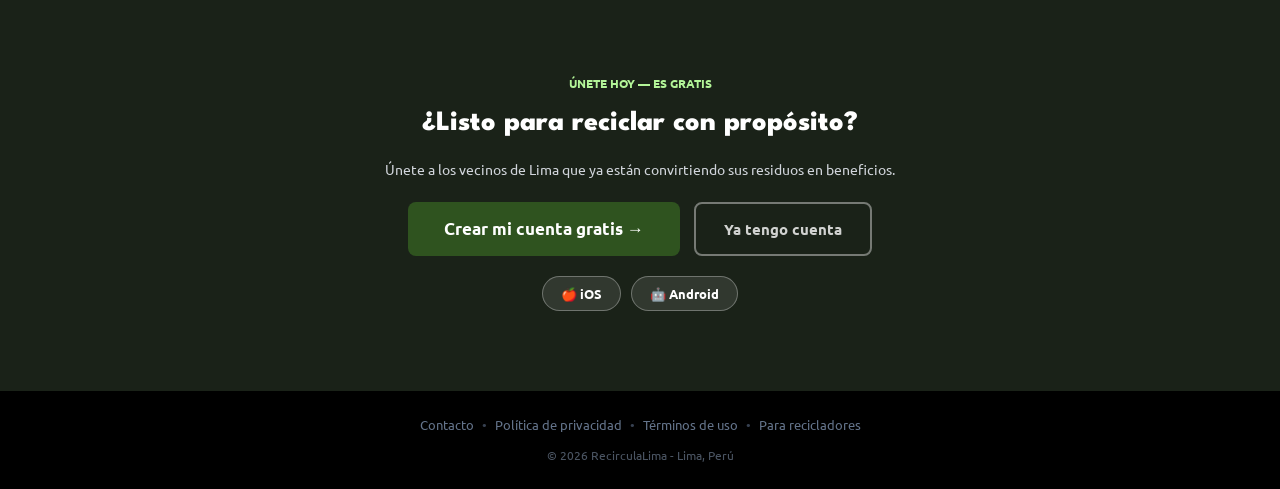
==== commit 96b3c8a6: "FINAL" ====
--- a/RecirculaLima/index.html
+++ b/RecirculaLima/index.html
@@ -24,7 +24,7 @@
             <span></span><span></span><span></span>
         </button>
         <nav class="nav-links" id="desktop-nav">
-            <a href="#inicio">Inici</a>
+            <a href="#inicio">Inicio</a>
             <a href="#segmentos">¿Quién eres?</a>
             <a href="#impacto">Impacto</a>
             <a href="#funcion">¿Cómo funciona?</a>
@@ -39,7 +39,6 @@
             <div id="session-active-area" class="hidden">
                 <div class="session-active-badge">
                     <span id="session-user-info" class="session-user-info"></span>
-                    <button class="btn-session-logout" id="action-logout-trigger">Salir</button>
                 </div>
             </div>
         </div>
@@ -331,7 +330,8 @@
 <div class="dash-wrapper">
   <aside class="dash-sidebar">
     <div class="dash-logo"><img src="1.jpg" alt="logo" class="brand-logo-img"></div>
-    <nav class="dash-nav">
+    <div class="dash-sidebar-toggle" id="toggle-dc" onclick="toggleSidebar('dc')">☰ Menú del panel <span>▾</span></div>
+    <nav class="dash-nav" id="nav-dc">
       <a href="#" class="dash-link active" onclick="dashTab(event,'dc-home')">🏠 Inicio</a>
       <a href="#" class="dash-link" onclick="dashTab(event,'dc-solicitar')">📦 Solicitar Recojo</a>
       <a href="#" class="dash-link" onclick="dashTab(event,'dc-puntos')">💳 ReciPuntos</a>
@@ -629,7 +629,8 @@
 <div class="dash-wrapper">
   <aside class="dash-sidebar">
     <div class="dash-logo"><img src="1.jpg" alt="logo" class="brand-logo-img"></div>
-    <nav class="dash-nav">
+    <div class="dash-sidebar-toggle" id="toggle-dr" onclick="toggleSidebar('dr')">☰ Menú del panel <span>▾</span></div>
+    <nav class="dash-nav" id="nav-dr">
       <a href="#" class="dash-link active" onclick="dashTab(event,'dr-home')">🏠 Dashboard</a>
       <a href="#" class="dash-link" onclick="dashTab(event,'dr-solicitudes')">📋 Solicitudes</a>
       <a href="#" class="dash-link" onclick="dashTab(event,'dr-ruta')">🗺️ Mi Ruta</a>
@@ -723,8 +724,8 @@
 
     <section id="dr-historial" class="dash-tab">
       <div class="dash-topbar"><h2>📊 Historial de recojos</h2></div>
-      <div class="dash-panel">
-        <table class="dash-table">
+      <div class="dash-panel" style="overflow-x:auto;">
+        <table class="dash-table" style="min-width:540px;">
           <thead><tr><th>Fecha</th><th>Ciudadano</th><th>Material</th><th>Peso</th><th>Estado</th><th>Calificación</th></tr></thead>
           <tbody>
             <tr><td>20/06</td><td>Rosa C.</td><td>Plástico</td><td>3 kg</td><td><span class="badge-status en-proceso">En proceso</span></td><td>—</td></tr>
@@ -738,15 +739,15 @@
 
     <section id="dr-qr" class="dash-tab">
       <div class="dash-topbar"><h2>🔲 Mi Código QR de Identificación</h2></div>
-      <div style="display:flex;gap:24px;flex-wrap:wrap;">
-        <div class="dash-panel" style="text-align:center;max-width:320px;">
+      <div style="display:flex;gap:24px;flex-wrap:wrap;justify-content:center;align-items:flex-start;">
+        <div class="dash-panel" style="text-align:center;max-width:320px;width:100%;">
           <p style="font-size:13px;color:var(--slate-text);margin-bottom:16px;">Muestra este código a ciudadanos y centros de acopio para verificar tu identidad.</p>
           <div style="background:#F1F5F9;padding:20px;border-radius:12px;display:inline-block;margin-bottom:14px;"><div id="dr-qr-display"></div></div>
           <div style="font-size:12px;background:#F8FAFC;padding:8px;border-radius:6px;margin-bottom:14px;">TOKEN: <span id="dr-qr-token">—</span></div>
           <button class="btn-refresh-qr" onclick="genQRReciclador()">🔄 Regenerar QR</button>
           <p style="font-size:11px;color:var(--slate-text);margin-top:10px;">✅ Disponible sin conexión (guardado en caché)</p>
         </div>
-        <div class="dash-panel" style="flex:1;min-width:220px;">
+        <div class="dash-panel" style="flex:1;min-width:220px;max-width:360px;width:100%;">
           <h3>Tu información verificada</h3>
           <div class="perfil-header" style="margin:14px 0;"><div class="perfil-avatar">🚛</div><div><strong id="dr-qr-name"></strong><br><small style="color:var(--slate-text);">Reciclador Independiente</small><br><span class="recycler-badge" style="margin-top:4px;">✅ Cuenta verificada</span></div></div>
           <div class="impact-row"><div class="impact-item dr-impact-green"><div class="ii-val">42</div><div class="ii-lbl">Recojos</div></div><div class="impact-item dr-impact-green"><div class="ii-val">⭐ 4.9</div><div class="ii-lbl">Calificación</div></div><div class="impact-item dr-impact-green"><div class="ii-val">Surco</div><div class="ii-lbl">Zona</div></div></div>
@@ -788,7 +789,8 @@
 <div class="dash-wrapper">
   <aside class="dash-sidebar">
     <div class="dash-logo"><img src="1.jpg" alt="logo" class="brand-logo-img"></div>
-    <nav class="dash-nav">
+    <div class="dash-sidebar-toggle" id="toggle-da" onclick="toggleSidebar('da')">☰ Menú del panel <span>▾</span></div>
+    <nav class="dash-nav" id="nav-da">
       <a href="#" class="dash-link active" onclick="dashTab(event,'da-home')">🏠 Panel Central</a>
       <a href="#" class="dash-link" onclick="dashTab(event,'da-transacciones')">💰 Transacciones</a>
       <a href="#" class="dash-link" onclick="dashTab(event,'da-inventario')">📦 Inventario</a>
@@ -1016,10 +1018,6 @@
                     </div>
                 </div>
                 <div id="extra-reciclador" class="extra-fields-section hidden">
-                    <div class="form-input-group">
-                        <label for="reg-rec-code">Código de Reciclador</label>
-                        <input type="text" id="reg-rec-code" placeholder="Ej. REC-2026-X">
-                    </div>
                     <div class="form-double-row">
                         <div class="form-input-group flex-item">
                             <label for="reg-district">Distrito de Cobertura</label>
@@ -1035,11 +1033,23 @@
                             <input type="tel" id="reg-phone" placeholder="999888777">
                         </div>
                     </div>
+                    <div class="remember-row">
+                        <input type="checkbox" id="chk-independiente" onchange="toggleAsociacion(this)">
+                        <label for="chk-independiente">Soy Reciclador Independiente</label>
+                    </div>
+                    <div class="form-input-group" id="campo-asociacion">
+                        <label for="reg-asociacion">Asociación</label>
+                        <input type="text" id="reg-asociacion" placeholder="Ingrese nombre de su asociación">
+                    </div>
                 </div>
                 <div id="extra-admin" class="extra-fields-section hidden">
                     <div class="form-input-group">
-                        <label for="reg-license">Número de Licencia de Acopio</label>
-                        <input type="text" id="reg-license" placeholder="Ej. LIC-2026-LIMA">
+                        <label for="reg-license">RUC del centro de acopio</label>
+                        <input type="text" id="reg-license" placeholder="Ej. 10456789123">
+                    </div>
+                    <div class="form-input-group">
+                        <label for="reg-direccion">Dirección física del centro de acopio</label>
+                        <input type="text" id="reg-direccion" placeholder="Ej. Av. Separadora Industrial 140, Ate">
                     </div>
                 </div>
                 <button type="submit" class="btn-submit-auth" id="btn-reg-txt">Crear Cuenta</button>
--- a/RecirculaLima/styles.css
+++ b/RecirculaLima/styles.css
@@ -3533,4 +3533,104 @@
     .section-mockup-img {
         width: 160px;
     }
-}+}
+@media (max-width: 900px) {
+    .dash-sidebar {
+        position: relative;
+        height: auto;
+        flex-direction: column;
+        padding: 0;
+    }
+
+    .dash-logo {
+        padding: 14px 16px;
+        border-bottom: 1px solid rgba(255,255,255,.1);
+        margin-right: 0;
+    }
+
+    .dash-sidebar-toggle {
+        display: flex;
+        align-items: center;
+        justify-content: space-between;
+        padding: 12px 16px;
+        cursor: pointer;
+        color: rgba(255,255,255,.8);
+        font-size: 13px;
+        font-weight: 700;
+        border-bottom: 1px solid rgba(255,255,255,.1);
+        user-select: none;
+    }
+
+    .dash-sidebar-toggle span {
+        font-size: 18px;
+        transition: transform .3s;
+    }
+
+    .dash-sidebar-toggle.open span {
+        transform: rotate(180deg);
+    }
+
+    .dash-nav {
+        flex-direction: column;
+        gap: 2px;
+        padding: 8px;
+        display: none;
+        margin-top: 0;
+    }
+
+    .dash-nav.open {
+        display: flex;
+    }
+
+    .dash-link {
+        padding: 10px 12px;
+        font-size: 13px;
+        border-radius: 8px;
+    }
+
+    .dash-logout-btn {
+        margin: 8px;
+        margin-top: 4px;
+        display: none;
+    }
+
+    .dash-logout-btn.open {
+        display: block;
+    }
+}
+
+@media (max-width: 900px) {
+    .btn-register-trigger {
+        display: none;
+    }
+    .auth-mode-tabs {
+        display: flex !important;
+    }
+    .figma-auth-container {
+        grid-template-columns: 1fr;
+        max-width: 480px;
+        max-height: 95vh;
+        overflow-y: auto;
+    }
+    .auth-brand-sidebar {
+        display: none;
+    }
+    .auth-form-workspace {
+        max-height: none;
+        overflow-y: visible;
+        padding: 24px;
+    }
+    .sidebar-logo {
+        width: 140px;
+        height: 140px;
+    }
+}
+
+@media (max-width: 600px) {
+    .btn-register-trigger {
+        display: none;
+    }
+    .auth-mode-tabs {
+        display: flex !important;
+    }
+}
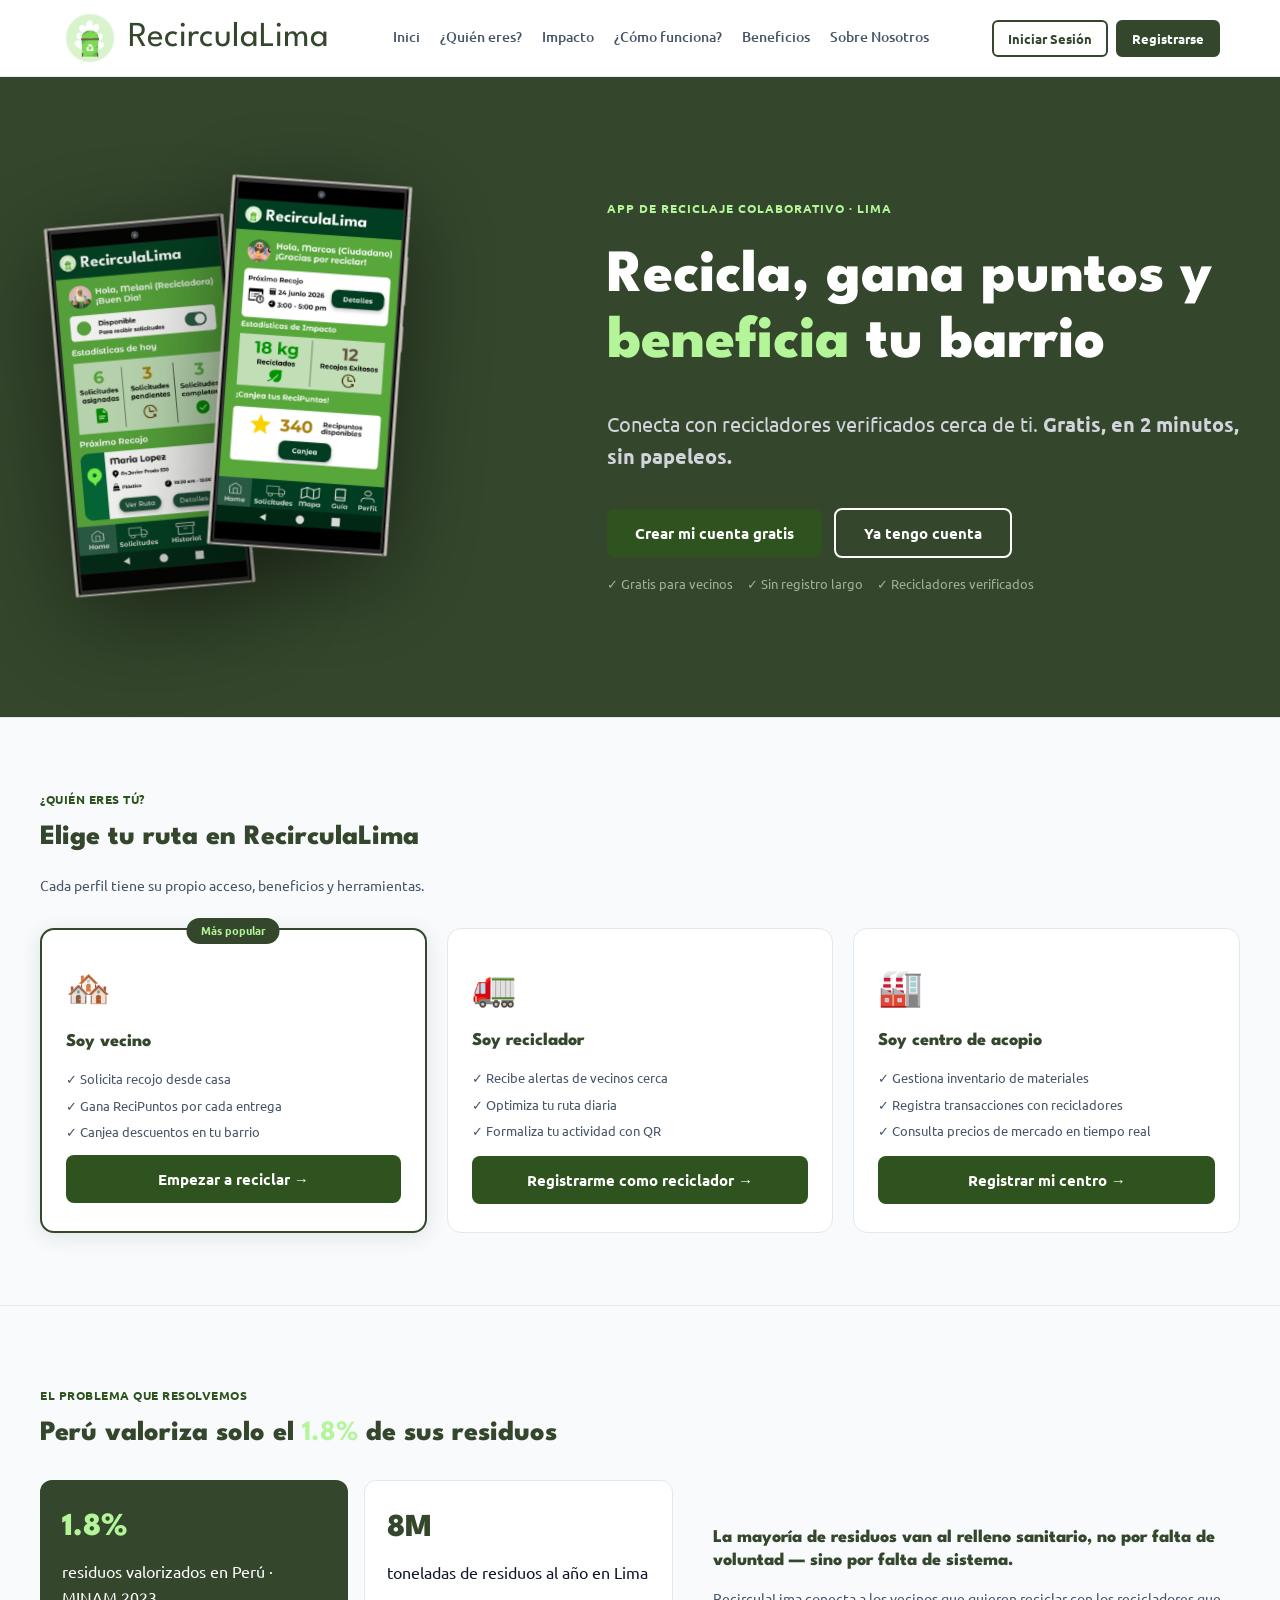
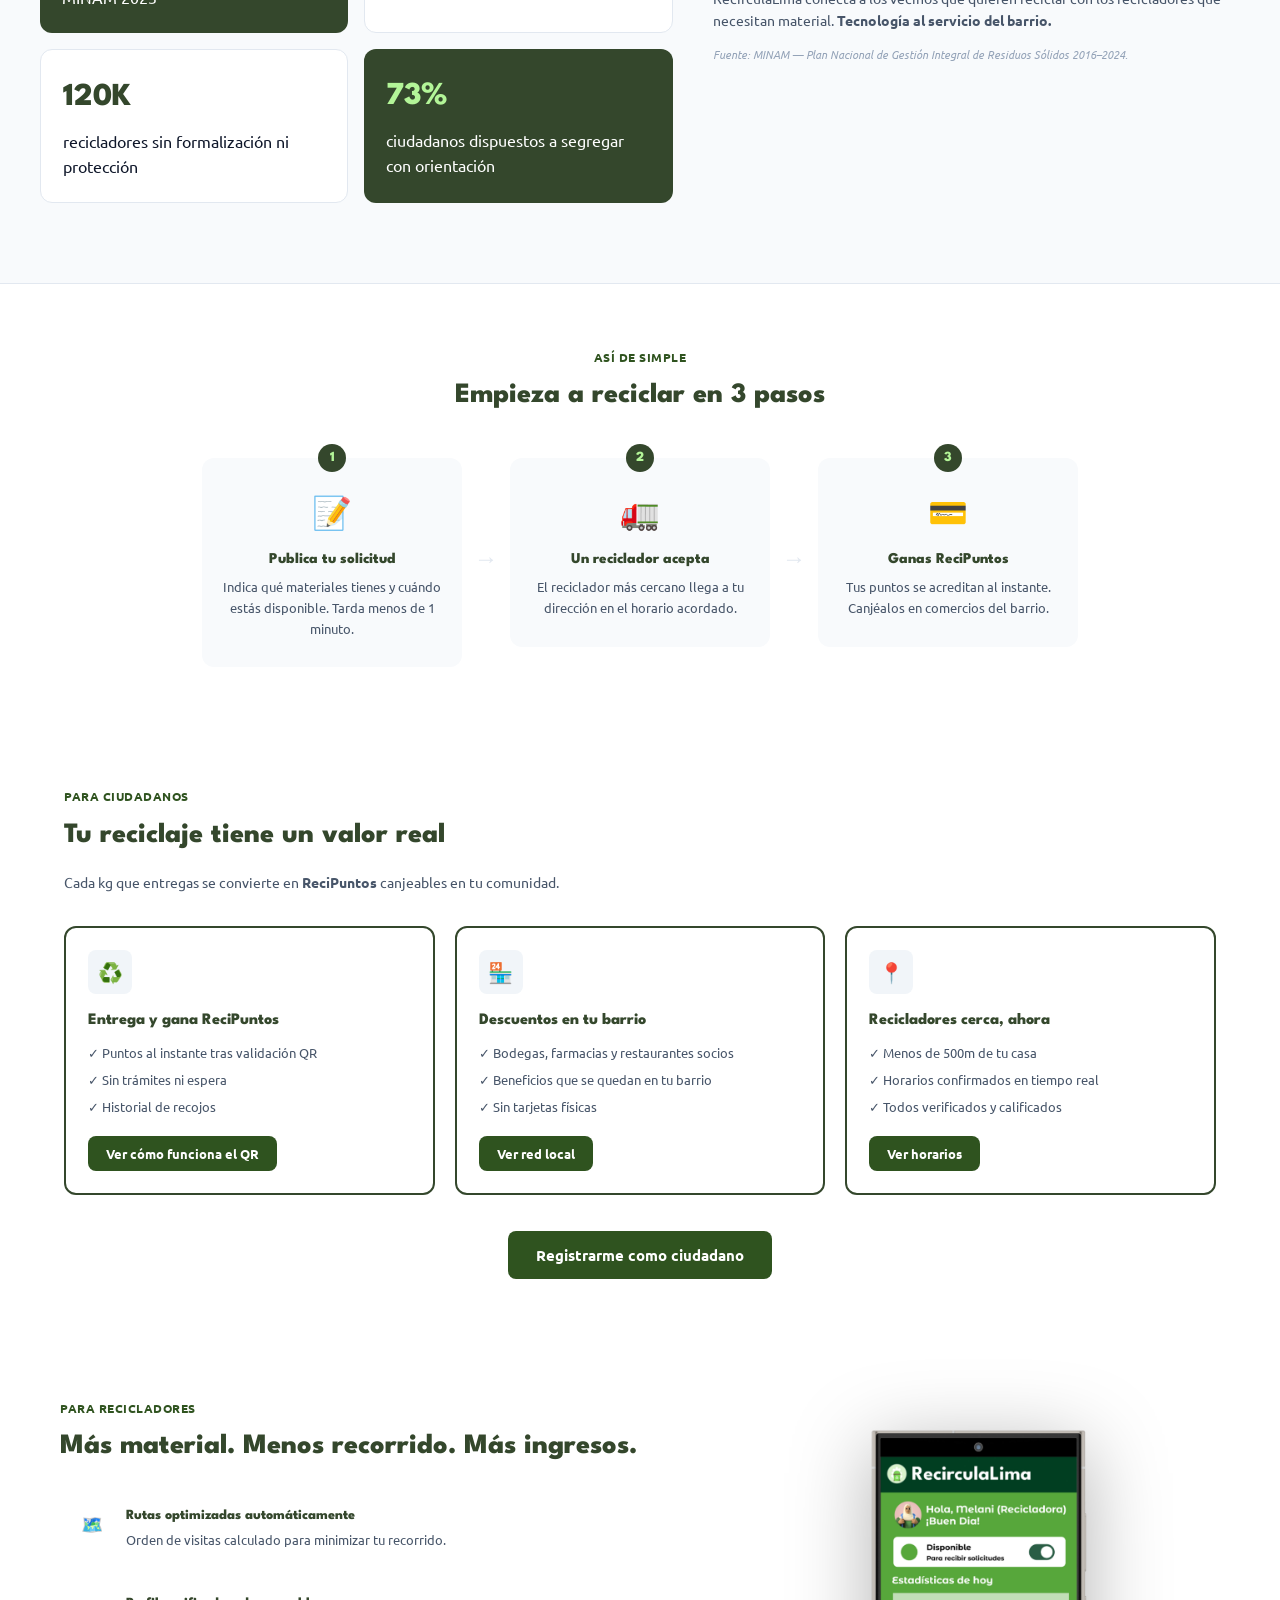
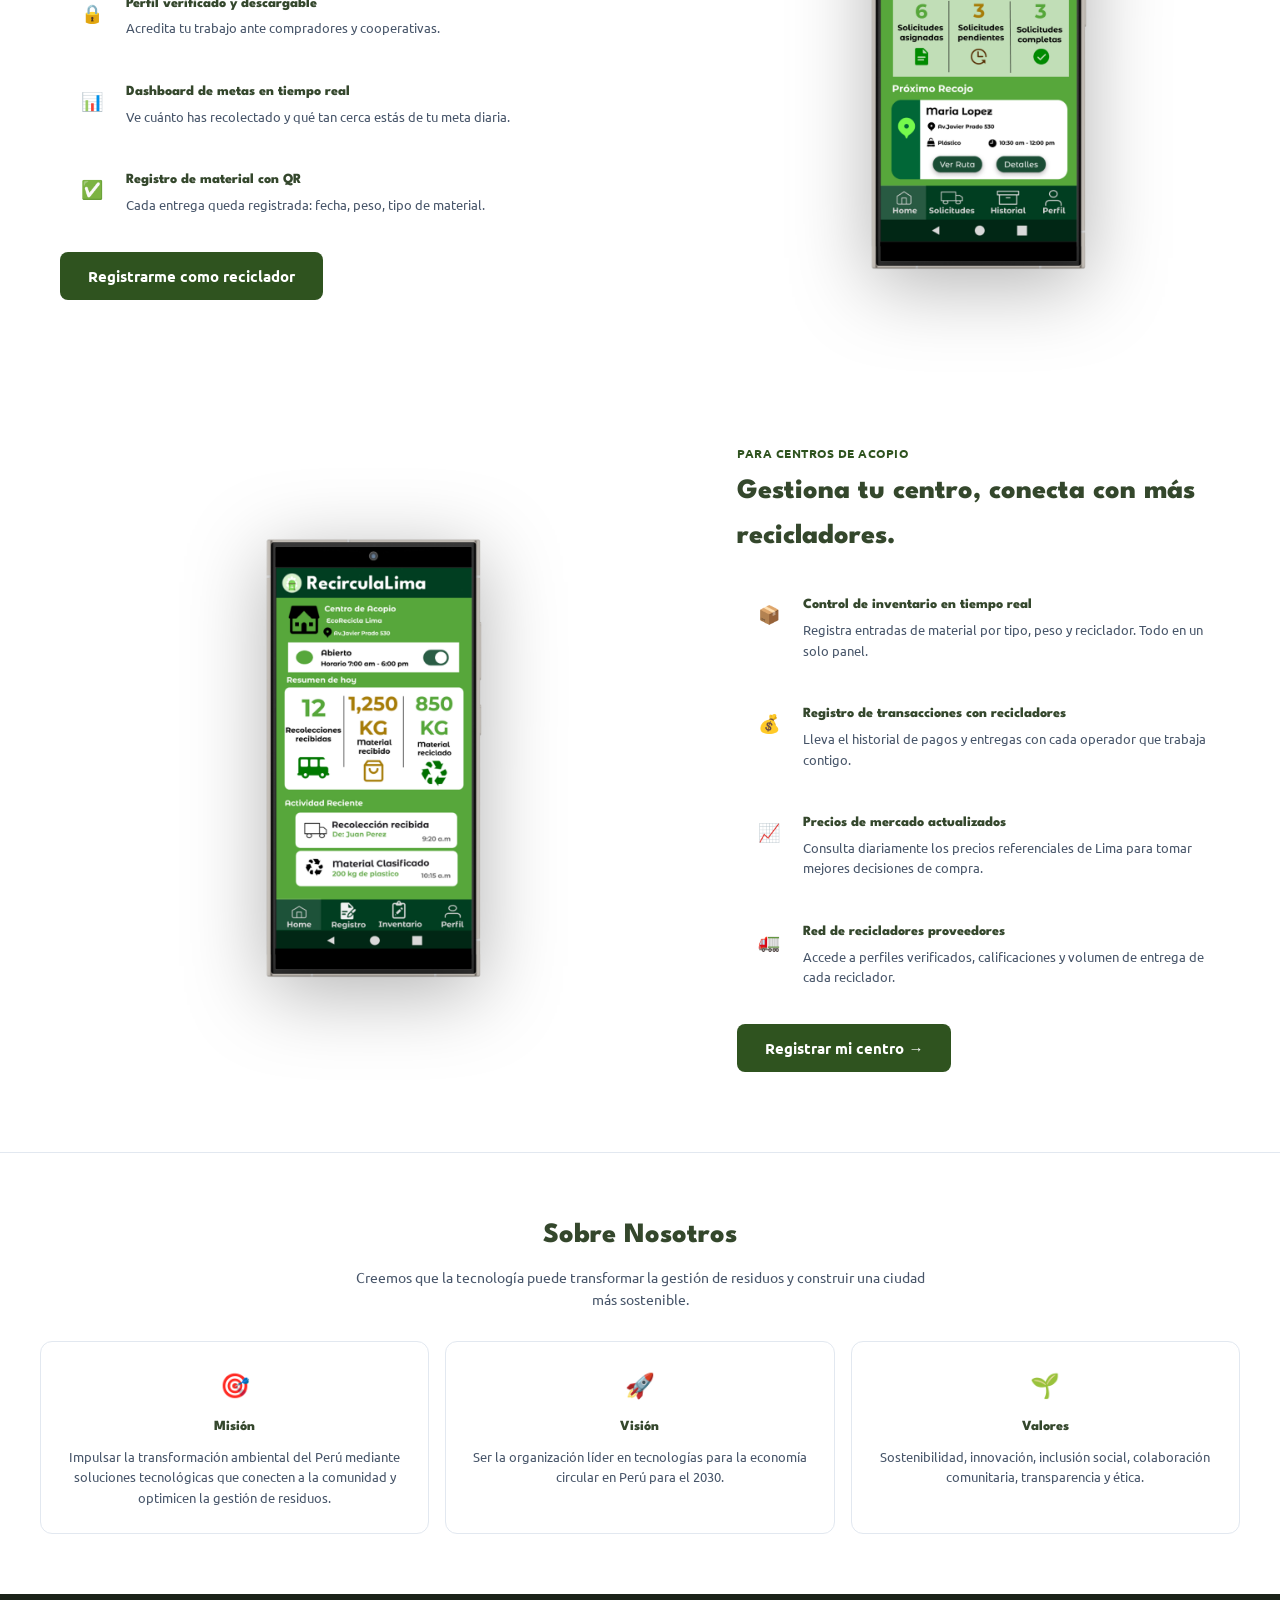
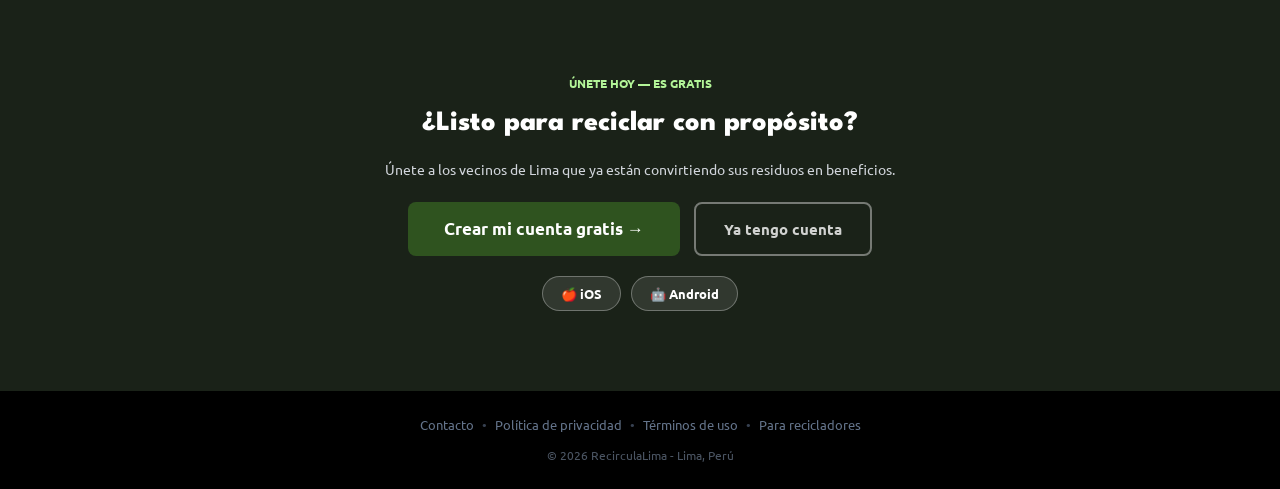
==== commit 8473fae9: "Final" ====
--- a/RecirculaLima/index.html
+++ b/RecirculaLima/index.html
@@ -24,7 +24,7 @@
             <span></span><span></span><span></span>
         </button>
         <nav class="nav-links" id="desktop-nav">
-            <a href="#inicio">Inicio</a>
+            <a href="#inicio">Inici</a>
             <a href="#segmentos">¿Quién eres?</a>
             <a href="#impacto">Impacto</a>
             <a href="#funcion">¿Cómo funciona?</a>
